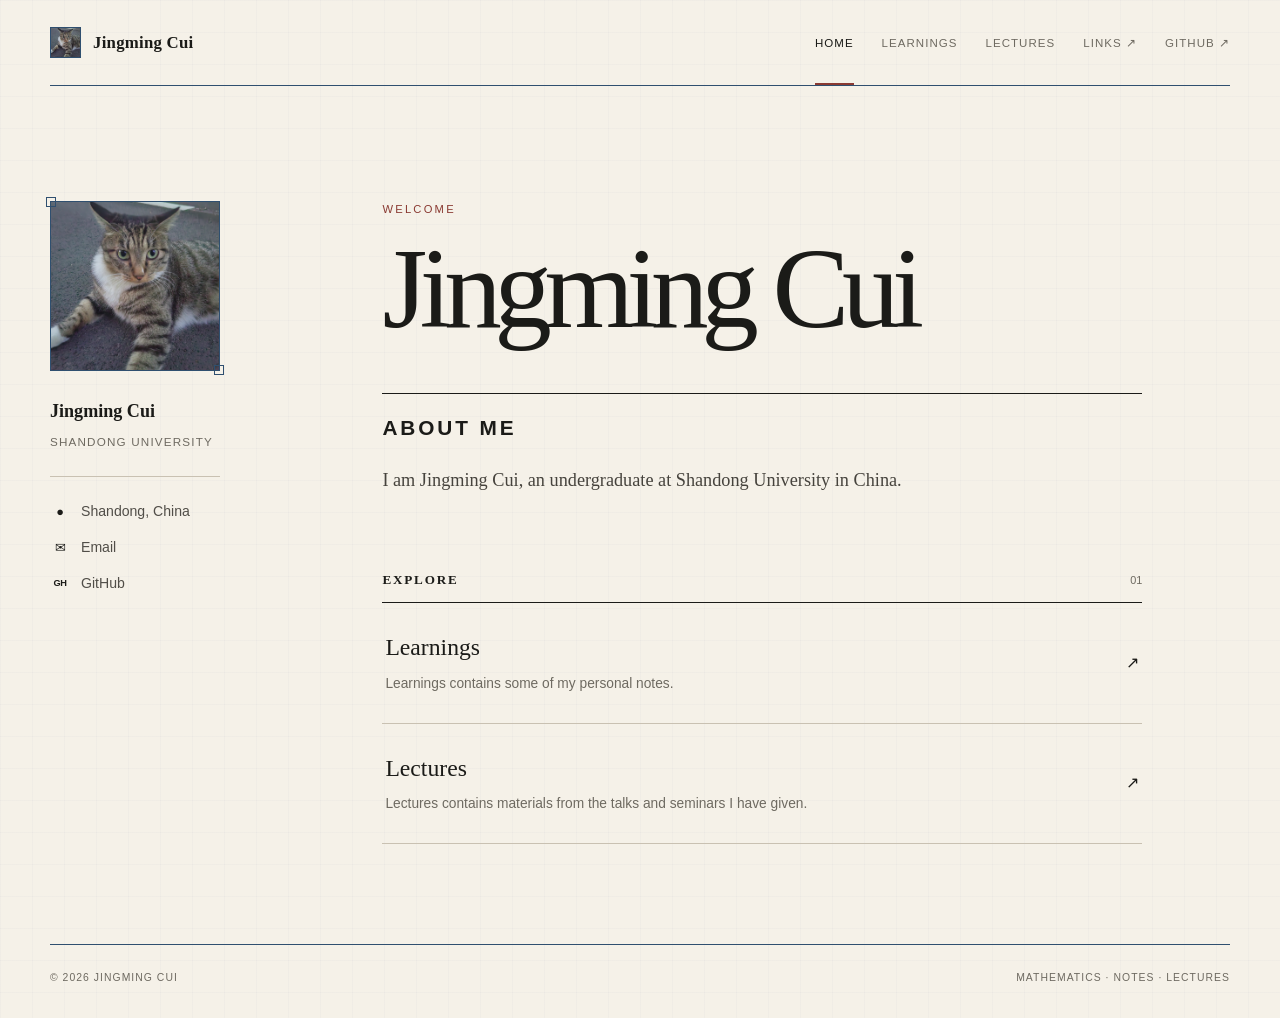
==== index.html @ fb6e36b4 "Add files via upload" ====
<!DOCTYPE html><html lang="en"><head><meta charSet="utf-8"/><meta name="viewport" content="width=device-width, initial-scale=1"/><link rel="preload" href="/profile-cat.jpg" as="image"/><link rel="stylesheet" href="/assets/site.css" data-rsc-css-href="/assets/site.css" data-precedence="vite-rsc/importer-resources"/><title>Jingming Cui</title><meta name="description" content="The personal mathematics homepage of Jingming Cui."/><meta property="og:title" content="Jingming Cui"/><meta property="og:description" content="Mathematics · Notes · Lectures"/><meta property="og:url" content="https://mercuria-06.github.io"/><meta property="og:site_name" content="Jingming Cui"/><meta property="og:type" content="website"/><meta property="og:image" content="https://mercuria-06.github.io/og.png"/><meta property="og:image:width" content="1792"/><meta property="og:image:height" content="936"/><meta property="og:image:alt" content="Jingming Cui — Mathematics"/><meta name="twitter:card" content="summary_large_image"/><meta name="twitter:title" content="Jingming Cui"/><meta name="twitter:description" content="Mathematics · Notes · Lectures"/><meta name="twitter:image" content="https://mercuria-06.github.io/og.png"/>
<meta name="generator" content="Jingming Cui static site"></head><body><div class="site-frame"><header class="topbar"><a class="wordmark" href="/" aria-label="Jingming Cui, home"><span class="wordmark-mark" aria-hidden="true"><img src="/profile-cat.jpg" alt=""/></span><span>Jingming Cui</span></a><nav aria-label="Primary navigation"><a href="/" aria-current="page">Home</a><a href="/learnings/">Learnings</a><a href="/lectures/">Lectures</a><a href="https://yapengzhao-math.github.io/" target="_blank" rel="noreferrer">Links <span aria-hidden="true">↗</span></a><a href="https://github.com/Mercuria-06" target="_blank" rel="noreferrer">GitHub <span aria-hidden="true">↗</span></a></nav></header><div class="page-grid"><aside class="profile-panel" aria-label="Profile summary"><div class="profile-photo"><img src="/profile-cat.jpg" alt="A tabby cat resting on a blanket"/></div><div class="profile-copy"><p class="profile-name">Jingming Cui</p><p class="profile-field">Shandong University</p></div><div class="profile-rule"></div><div class="profile-details"><p class="profile-detail"><span class="profile-icon" aria-hidden="true">●</span><span>Shandong, China</span></p><a class="profile-detail" href="mailto:jingmingcui@mail.sdu.edu.cn"><span class="profile-icon" aria-hidden="true">✉</span><span>Email</span></a><a class="profile-detail" href="https://github.com/Mercuria-06" target="_blank" rel="noreferrer"><span class="profile-icon profile-icon-text" aria-hidden="true">GH</span><span>GitHub</span></a></div></aside><main><div class="page-kicker">Welcome</div><h1>Jingming Cui</h1><section class="about-intro" aria-labelledby="about-me-heading"><h2 id="about-me-heading">About Me</h2><p>I am Jingming Cui, an undergraduate at Shandong University in China.</p></section><section class="section-block" aria-labelledby="explore-heading"><div class="section-heading-row"><h2 id="explore-heading">Explore</h2><span class="section-number">01</span></div><div class="index-list"><a class="index-item" href="/learnings/"><div><h3>Learnings</h3><p>Learnings contains some of my personal notes.</p></div><span aria-hidden="true">↗</span></a><a class="index-item" href="/lectures/"><div><h3>Lectures</h3><p>Lectures contains materials from the talks and seminars I have given.</p></div><span aria-hidden="true">↗</span></a></div></section></main></div><footer><span>© 2026 Jingming Cui</span><span>Mathematics · Notes · Lectures</span></footer></div></body></html>
---- assets/site.css ----
/*! tailwindcss v4.2.1 | MIT License | https://tailwindcss.com */
@layer theme{:root,:host{--font-sans:ui-sans-serif, system-ui, sans-serif, "Apple Color Emoji", "Segoe UI Emoji", "Segoe UI Symbol", "Noto Color Emoji";--font-mono:ui-monospace, SFMono-Regular, Menlo, Monaco, Consolas, "Liberation Mono", "Courier New", monospace;--spacing:.25rem;--default-font-family:var(--font-sans);--default-mono-font-family:var(--font-mono)}}@layer base{*,:after,:before{box-sizing:border-box;border:0 solid;margin:0;padding:0}::backdrop{box-sizing:border-box;border:0 solid;margin:0;padding:0}::file-selector-button{box-sizing:border-box;border:0 solid;margin:0;padding:0}html,:host{-webkit-text-size-adjust:100%;tab-size:4;line-height:1.5;font-family:var(--default-font-family,ui-sans-serif, system-ui, sans-serif, "Apple Color Emoji", "Segoe UI Emoji", "Segoe UI Symbol", "Noto Color Emoji");font-feature-settings:var(--default-font-feature-settings,normal);font-variation-settings:var(--default-font-variation-settings,normal);-webkit-tap-highlight-color:transparent}hr{height:0;color:inherit;border-top-width:1px}abbr:where([title]){-webkit-text-decoration:underline dotted;text-decoration:underline dotted}h1,h2,h3,h4,h5,h6{font-size:inherit;font-weight:inherit}a{color:inherit;-webkit-text-decoration:inherit;-webkit-text-decoration:inherit;-webkit-text-decoration:inherit;-webkit-text-decoration:inherit;text-decoration:inherit}b,strong{font-weight:bolder}code,kbd,samp,pre{font-family:var(--default-mono-font-family,ui-monospace, SFMono-Regular, Menlo, Monaco, Consolas, "Liberation Mono", "Courier New", monospace);font-feature-settings:var(--default-mono-font-feature-settings,normal);font-variation-settings:var(--default-mono-font-variation-settings,normal);font-size:1em}small{font-size:80%}sub,sup{vertical-align:baseline;font-size:75%;line-height:0;position:relative}sub{bottom:-.25em}sup{top:-.5em}table{text-indent:0;border-color:inherit;border-collapse:collapse}:-moz-focusring{outline:auto}progress{vertical-align:baseline}summary{display:list-item}ol,ul,menu{list-style:none}img,svg,video,canvas,audio,iframe,embed,object{vertical-align:middle;display:block}img,video{max-width:100%;height:auto}button,input,select,optgroup,textarea{font:inherit;font-feature-settings:inherit;font-variation-settings:inherit;letter-spacing:inherit;color:inherit;opacity:1;background-color:#0000;border-radius:0}::file-selector-button{font:inherit;font-feature-settings:inherit;font-variation-settings:inherit;letter-spacing:inherit;color:inherit;opacity:1;background-color:#0000;border-radius:0}:where(select:is([multiple],[size])) optgroup{font-weight:bolder}:where(select:is([multiple],[size])) optgroup option{padding-inline-start:20px}::file-selector-button{margin-inline-end:4px}::placeholder{opacity:1}@supports (not ((-webkit-appearance:-apple-pay-button))) or (contain-intrinsic-size:1px){::placeholder{color:currentColor}@supports (color:color-mix(in lab, red, red)){::placeholder{color:color-mix(in oklab, currentcolor 50%, transparent)}}}textarea{resize:vertical}::-webkit-search-decoration{-webkit-appearance:none}::-webkit-date-and-time-value{min-height:1lh;text-align:inherit}::-webkit-datetime-edit{display:inline-flex}::-webkit-datetime-edit-fields-wrapper{padding:0}::-webkit-datetime-edit{padding-block:0}::-webkit-datetime-edit-year-field{padding-block:0}::-webkit-datetime-edit-month-field{padding-block:0}::-webkit-datetime-edit-day-field{padding-block:0}::-webkit-datetime-edit-hour-field{padding-block:0}::-webkit-datetime-edit-minute-field{padding-block:0}::-webkit-datetime-edit-second-field{padding-block:0}::-webkit-datetime-edit-millisecond-field{padding-block:0}::-webkit-datetime-edit-meridiem-field{padding-block:0}::-webkit-calendar-picker-indicator{line-height:1}:-moz-ui-invalid{box-shadow:none}button,input:where([type=button],[type=reset],[type=submit]){-webkit-appearance:button;appearance:button}::file-selector-button{-webkit-appearance:button;appearance:button}::-webkit-inner-spin-button{height:auto}::-webkit-outer-spin-button{height:auto}[hidden]:where(:not([hidden=until-found])){display:none!important}}@layer components;@layer utilities{.relative{position:relative}.start{inset-inline-start:var(--spacing)}.table{display:table}}:root{--paper:#f5f1e8;--paper-deep:#ebe5d9;--ink:#1b1b18;--muted:#6e6a61;--rule:#c9c1b2;--blue:#2f4f6f;--blue-soft:#dce3e8;--red:#8a3a32}*{box-sizing:border-box}html{scroll-behavior:smooth;background:var(--paper)}body{background:linear-gradient(#2f4f6f06 1px, transparent 1px), linear-gradient(90deg, #2f4f6f06 1px, transparent 1px), var(--paper);color:var(--ink);background-size:32px 32px;min-height:100vh;margin:0;font-family:Georgia,Times New Roman,serif}a{color:inherit;text-decoration:none}::selection{background:var(--blue);color:var(--paper)}.site-frame{width:min(1180px,100% - 48px);margin:0 auto}.topbar{border-bottom:1px solid var(--blue);justify-content:space-between;align-items:center;min-height:86px;display:flex}.wordmark{letter-spacing:.015em;align-items:center;gap:12px;font-size:1.05rem;font-weight:600;display:inline-flex}.wordmark-mark{border:1px solid var(--blue);color:var(--blue);letter-spacing:.12em;justify-content:center;align-items:center;width:31px;height:31px;font-size:.68rem;display:inline-flex}.wordmark-mark img{object-fit:cover;object-position:50% 38%;width:100%;height:100%;display:block}nav{letter-spacing:.09em;text-transform:uppercase;align-items:center;gap:28px;font-family:Arial,Helvetica,sans-serif;font-size:.72rem;display:flex}nav a{color:var(--muted);padding:34px 0 31px;transition:color .18s;position:relative}nav a:after{background:var(--red);content:"";transform-origin:0;width:100%;height:2px;transition:transform .18s;position:absolute;bottom:-1px;left:0;transform:scaleX(0)}:is(nav a:hover,nav a:focus-visible,nav a[aria-current=page]){color:var(--ink)}nav a:hover:after,nav a[aria-current=page]:after{transform:scaleX(1)}nav a:focus-visible:after{transform:scaleX(1)}.page-grid{grid-template-columns:230px minmax(0,1fr);gap:clamp(52px,8vw,118px);min-height:calc(100vh - 170px);padding:clamp(68px,9vw,126px) 0 100px;display:grid}.profile-panel{align-self:start;position:sticky;top:48px}.monogram{aspect-ratio:1;border:1px solid var(--blue);color:var(--blue);letter-spacing:-.06em;grid-template-columns:1fr 1px 1fr;place-items:center;max-width:170px;padding:16px;font-size:clamp(2.4rem,5vw,4rem);display:grid;position:relative}.monogram:before,.monogram:after{border:1px solid var(--blue);content:"";width:10px;height:10px;position:absolute}.monogram:before{top:-5px;left:-5px}.monogram:after{bottom:-5px;right:-5px}.monogram i{background:var(--rule);height:65%}.profile-photo{aspect-ratio:1;border:1px solid var(--blue);max-width:170px;position:relative}.profile-photo:before,.profile-photo:after{border:1px solid var(--blue);content:"";z-index:1;width:10px;height:10px;position:absolute}.profile-photo:before{top:-5px;left:-5px}.profile-photo:after{bottom:-5px;right:-5px}.profile-photo img{object-fit:cover;object-position:50% 38%;width:100%;height:100%;display:block}.profile-copy{margin-top:27px}.profile-name{margin:0 0 8px;font-size:1.13rem;font-weight:600}.profile-field,.profile-link{color:var(--muted);letter-spacing:.1em;text-transform:uppercase;font-family:Arial,Helvetica,sans-serif;font-size:.73rem}.profile-field{margin:0}.profile-rule{background:var(--rule);max-width:170px;height:1px;margin:25px 0}.profile-link{transition:color .18s}:is(.profile-link:hover,.profile-link:focus-visible){color:var(--red)}.profile-details{gap:17px;display:grid}.profile-detail{color:#514e48;grid-template-columns:20px minmax(0,1fr);align-items:center;gap:11px;font-family:Arial,Helvetica,sans-serif;font-size:.88rem;line-height:1.35;display:grid}a.profile-detail{transition:color .18s}:is(a.profile-detail:hover,a.profile-detail:focus-visible){color:var(--red)}.profile-icon{color:var(--ink);text-align:center;font-size:.8rem}.profile-icon-text{letter-spacing:-.04em;font-size:.58rem;font-weight:700}main{max-width:760px}.page-kicker{color:var(--red);letter-spacing:.2em;text-transform:uppercase;margin-bottom:20px;font-family:Arial,Helvetica,sans-serif;font-size:.7rem}h1{letter-spacing:-.065em;margin:0;font-size:clamp(3.5rem,9vw,7.6rem);font-weight:400;line-height:.88}.lede{color:#46433d;max-width:660px;margin:36px 0 0;font-size:clamp(1.18rem,2.2vw,1.52rem);line-height:1.55}.about-intro{border-top:1px solid var(--ink);margin-top:54px;padding-top:18px}.about-intro h2{letter-spacing:.14em;text-transform:uppercase;margin:0 0 22px;font-family:Arial,Helvetica,sans-serif;font-size:clamp(1.05rem,2vw,1.3rem);font-weight:600}.about-intro p{color:#46433d;max-width:660px;margin:0;font-size:clamp(1rem,1.6vw,1.14rem);line-height:1.55}.chinese-book-title{font-family:KaiTi,STKaiti,楷体,serif;font-style:normal}.ornament{color:var(--blue);grid-template-columns:auto 1fr auto 1fr auto;align-items:center;margin:64px 0;font-size:.85rem;display:grid}.ornament:before,.ornament:after{background:var(--rule);content:"";height:1px;margin:0 15px}.section-block{margin-top:76px}.section-heading-row{border-bottom:1px solid var(--ink);justify-content:space-between;align-items:baseline;padding-bottom:13px;display:flex}.section-heading-row h2{letter-spacing:.14em;text-transform:uppercase;margin:0;font-size:.82rem;font-weight:600}.section-number{color:var(--muted);font-family:Arial,Helvetica,sans-serif;font-size:.68rem}.index-list{border-bottom:1px solid var(--rule)}.index-item{border-bottom:1px solid var(--rule);justify-content:space-between;align-items:center;gap:28px;padding:27px 3px;transition:color .18s,padding .18s;display:flex}.index-item:last-child{border-bottom:0}:is(.index-item:hover,.index-item:focus-visible){color:var(--red);padding-left:10px}.index-item h3{margin:0 0 7px;font-size:1.48rem;font-weight:400}.index-item p,.quiet-note p{color:var(--muted);margin:0;font-family:Arial,Helvetica,sans-serif;font-size:.86rem;line-height:1.65}.quiet-note p{max-width:620px;margin-top:24px}.notes-list{border-top:1px solid var(--ink);margin-top:70px}.note-entry{border-bottom:1px solid var(--rule);padding:38px 0 42px}.note-content h2{letter-spacing:-.03em;margin:0 0 16px;font-size:clamp(1.75rem,4vw,2.6rem);font-weight:400}.note-content>p,.empty-state p{color:#545049;max-width:650px;margin:0;font-family:Arial,Helvetica,sans-serif;font-size:.9rem;line-height:1.7}.note-content>p a{color:var(--blue);border-bottom:1px solid}:is(.note-content>p a:hover,.note-content>p a:focus-visible){color:var(--red)}.document-link{border-bottom:1px solid var(--red);color:var(--red);letter-spacing:.08em;text-transform:uppercase;margin-top:24px;padding-bottom:4px;font-family:Arial,Helvetica,sans-serif;font-size:.74rem;display:inline-block}.empty-state{border-bottom:1px solid var(--rule);border-top:1px solid var(--ink);grid-template-columns:70px minmax(0,1fr);gap:42px;margin-top:70px;padding:44px 0 52px;display:grid}.empty-number{color:var(--red);font-size:2rem}.empty-state h2{margin:-5px 0 16px;font-size:2.5rem;font-weight:400}footer{border-top:1px solid var(--blue);color:var(--muted);letter-spacing:.1em;text-transform:uppercase;justify-content:space-between;padding:25px 0 32px;font-family:Arial,Helvetica,sans-serif;font-size:.65rem;display:flex}@media (max-width:760px){.site-frame{width:min(100% - 30px,620px)}.topbar{flex-direction:column;align-items:flex-start;gap:20px;padding:22px 0 0}nav{gap:17px;width:100%;overflow-x:auto}nav a{flex:none;padding:9px 0 17px}.page-grid{padding:52px 0 72px;display:block}.profile-panel{grid-template-columns:78px 1fr;align-items:center;gap:0 20px;margin-bottom:68px;display:grid;position:static}.monogram,.profile-photo{grid-row:1/3;max-width:78px;padding:9px;font-size:1.65rem}.profile-photo{padding:0}.profile-copy{margin:0}.profile-rule{display:none}.profile-link{align-self:end;margin-top:10px}.profile-details{grid-column:1/-1;grid-template-columns:repeat(3,minmax(0,auto));margin-top:24px}h1{font-size:clamp(3.3rem,19vw,5.6rem)}.lede{margin-top:28px}.about-intro{margin-top:42px}.ornament{margin:48px 0}.section-block{margin-top:60px}.notes-list,.empty-state{margin-top:52px}.note-entry{padding:30px 0 35px}.empty-state{grid-template-columns:1fr;gap:14px}footer{flex-direction:column;align-items:flex-start;gap:9px}}@media (max-width:520px){.profile-details{grid-template-columns:1fr;gap:13px}}@media (prefers-reduced-motion:reduce){*{scroll-behavior:auto!important;transition-duration:.01ms!important}}
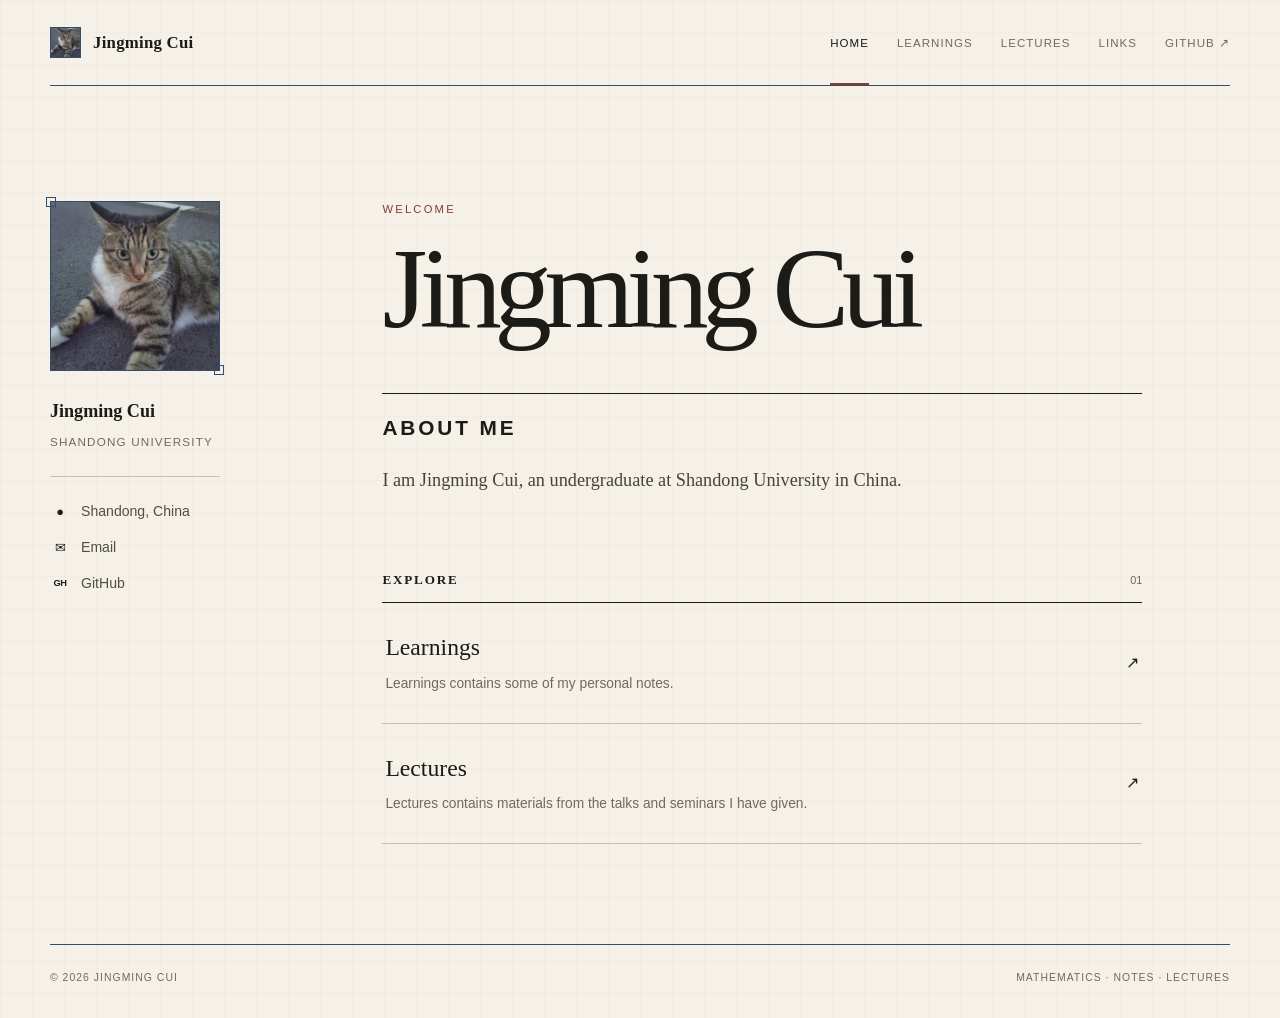
==== commit 7fe7abf3: "Add files via upload" ====
--- a/index.html
+++ b/index.html
@@ -1,2 +1,2 @@
 <!DOCTYPE html><html lang="en"><head><meta charSet="utf-8"/><meta name="viewport" content="width=device-width, initial-scale=1"/><link rel="preload" href="/profile-cat.jpg" as="image"/><link rel="stylesheet" href="/assets/site.css" data-rsc-css-href="/assets/site.css" data-precedence="vite-rsc/importer-resources"/><title>Jingming Cui</title><meta name="description" content="The personal mathematics homepage of Jingming Cui."/><meta property="og:title" content="Jingming Cui"/><meta property="og:description" content="Mathematics · Notes · Lectures"/><meta property="og:url" content="https://mercuria-06.github.io"/><meta property="og:site_name" content="Jingming Cui"/><meta property="og:type" content="website"/><meta property="og:image" content="https://mercuria-06.github.io/og.png"/><meta property="og:image:width" content="1792"/><meta property="og:image:height" content="936"/><meta property="og:image:alt" content="Jingming Cui — Mathematics"/><meta name="twitter:card" content="summary_large_image"/><meta name="twitter:title" content="Jingming Cui"/><meta name="twitter:description" content="Mathematics · Notes · Lectures"/><meta name="twitter:image" content="https://mercuria-06.github.io/og.png"/>
-<meta name="generator" content="Jingming Cui static site"></head><body><div class="site-frame"><header class="topbar"><a class="wordmark" href="/" aria-label="Jingming Cui, home"><span class="wordmark-mark" aria-hidden="true"><img src="/profile-cat.jpg" alt=""/></span><span>Jingming Cui</span></a><nav aria-label="Primary navigation"><a href="/" aria-current="page">Home</a><a href="/learnings/">Learnings</a><a href="/lectures/">Lectures</a><a href="https://yapengzhao-math.github.io/" target="_blank" rel="noreferrer">Links <span aria-hidden="true">↗</span></a><a href="https://github.com/Mercuria-06" target="_blank" rel="noreferrer">GitHub <span aria-hidden="true">↗</span></a></nav></header><div class="page-grid"><aside class="profile-panel" aria-label="Profile summary"><div class="profile-photo"><img src="/profile-cat.jpg" alt="A tabby cat resting on a blanket"/></div><div class="profile-copy"><p class="profile-name">Jingming Cui</p><p class="profile-field">Shandong University</p></div><div class="profile-rule"></div><div class="profile-details"><p class="profile-detail"><span class="profile-icon" aria-hidden="true">●</span><span>Shandong, China</span></p><a class="profile-detail" href="mailto:jingmingcui@mail.sdu.edu.cn"><span class="profile-icon" aria-hidden="true">✉</span><span>Email</span></a><a class="profile-detail" href="https://github.com/Mercuria-06" target="_blank" rel="noreferrer"><span class="profile-icon profile-icon-text" aria-hidden="true">GH</span><span>GitHub</span></a></div></aside><main><div class="page-kicker">Welcome</div><h1>Jingming Cui</h1><section class="about-intro" aria-labelledby="about-me-heading"><h2 id="about-me-heading">About Me</h2><p>I am Jingming Cui, an undergraduate at Shandong University in China.</p></section><section class="section-block" aria-labelledby="explore-heading"><div class="section-heading-row"><h2 id="explore-heading">Explore</h2><span class="section-number">01</span></div><div class="index-list"><a class="index-item" href="/learnings/"><div><h3>Learnings</h3><p>Learnings contains some of my personal notes.</p></div><span aria-hidden="true">↗</span></a><a class="index-item" href="/lectures/"><div><h3>Lectures</h3><p>Lectures contains materials from the talks and seminars I have given.</p></div><span aria-hidden="true">↗</span></a></div></section></main></div><footer><span>© 2026 Jingming Cui</span><span>Mathematics · Notes · Lectures</span></footer></div></body></html>+<meta name="generator" content="Jingming Cui static site"></head><body><div class="site-frame"><header class="topbar"><a class="wordmark" href="/" aria-label="Jingming Cui, home"><span class="wordmark-mark" aria-hidden="true"><img src="/profile-cat.jpg" alt=""/></span><span>Jingming Cui</span></a><nav aria-label="Primary navigation"><a href="/" aria-current="page">Home</a><a href="/learnings/">Learnings</a><a href="/lectures/">Lectures</a><a href="/links/">Links</a><a href="https://github.com/Mercuria-06" target="_blank" rel="noreferrer">GitHub <span aria-hidden="true">↗</span></a></nav></header><div class="page-grid"><aside class="profile-panel" aria-label="Profile summary"><div class="profile-photo"><img src="/profile-cat.jpg" alt="A tabby cat resting on a blanket"/></div><div class="profile-copy"><p class="profile-name">Jingming Cui</p><p class="profile-field">Shandong University</p></div><div class="profile-rule"></div><div class="profile-details"><p class="profile-detail"><span class="profile-icon" aria-hidden="true">●</span><span>Shandong, China</span></p><a class="profile-detail" href="mailto:jingmingcui@mail.sdu.edu.cn"><span class="profile-icon" aria-hidden="true">✉</span><span>Email</span></a><a class="profile-detail" href="https://github.com/Mercuria-06" target="_blank" rel="noreferrer"><span class="profile-icon profile-icon-text" aria-hidden="true">GH</span><span>GitHub</span></a></div></aside><main><div class="page-kicker">Welcome</div><h1>Jingming Cui</h1><section class="about-intro" aria-labelledby="about-me-heading"><h2 id="about-me-heading">About Me</h2><p>I am Jingming Cui, an undergraduate at Shandong University in China.</p></section><section class="section-block" aria-labelledby="explore-heading"><div class="section-heading-row"><h2 id="explore-heading">Explore</h2><span class="section-number">01</span></div><div class="index-list"><a class="index-item" href="/learnings/"><div><h3>Learnings</h3><p>Learnings contains some of my personal notes.</p></div><span aria-hidden="true">↗</span></a><a class="index-item" href="/lectures/"><div><h3>Lectures</h3><p>Lectures contains materials from the talks and seminars I have given.</p></div><span aria-hidden="true">↗</span></a></div></section></main></div><footer><span>© 2026 Jingming Cui</span><span>Mathematics · Notes · Lectures</span></footer></div></body></html>
--- a/assets/site.css
+++ b/assets/site.css
@@ -1,2 +1,2 @@
 /*! tailwindcss v4.2.1 | MIT License | https://tailwindcss.com */
-@layer theme{:root,:host{--font-sans:ui-sans-serif, system-ui, sans-serif, "Apple Color Emoji", "Segoe UI Emoji", "Segoe UI Symbol", "Noto Color Emoji";--font-mono:ui-monospace, SFMono-Regular, Menlo, Monaco, Consolas, "Liberation Mono", "Courier New", monospace;--spacing:.25rem;--default-font-family:var(--font-sans);--default-mono-font-family:var(--font-mono)}}@layer base{*,:after,:before{box-sizing:border-box;border:0 solid;margin:0;padding:0}::backdrop{box-sizing:border-box;border:0 solid;margin:0;padding:0}::file-selector-button{box-sizing:border-box;border:0 solid;margin:0;padding:0}html,:host{-webkit-text-size-adjust:100%;tab-size:4;line-height:1.5;font-family:var(--default-font-family,ui-sans-serif, system-ui, sans-serif, "Apple Color Emoji", "Segoe UI Emoji", "Segoe UI Symbol", "Noto Color Emoji");font-feature-settings:var(--default-font-feature-settings,normal);font-variation-settings:var(--default-font-variation-settings,normal);-webkit-tap-highlight-color:transparent}hr{height:0;color:inherit;border-top-width:1px}abbr:where([title]){-webkit-text-decoration:underline dotted;text-decoration:underline dotted}h1,h2,h3,h4,h5,h6{font-size:inherit;font-weight:inherit}a{color:inherit;-webkit-text-decoration:inherit;-webkit-text-decoration:inherit;-webkit-text-decoration:inherit;-webkit-text-decoration:inherit;text-decoration:inherit}b,strong{font-weight:bolder}code,kbd,samp,pre{font-family:var(--default-mono-font-family,ui-monospace, SFMono-Regular, Menlo, Monaco, Consolas, "Liberation Mono", "Courier New", monospace);font-feature-settings:var(--default-mono-font-feature-settings,normal);font-variation-settings:var(--default-mono-font-variation-settings,normal);font-size:1em}small{font-size:80%}sub,sup{vertical-align:baseline;font-size:75%;line-height:0;position:relative}sub{bottom:-.25em}sup{top:-.5em}table{text-indent:0;border-color:inherit;border-collapse:collapse}:-moz-focusring{outline:auto}progress{vertical-align:baseline}summary{display:list-item}ol,ul,menu{list-style:none}img,svg,video,canvas,audio,iframe,embed,object{vertical-align:middle;display:block}img,video{max-width:100%;height:auto}button,input,select,optgroup,textarea{font:inherit;font-feature-settings:inherit;font-variation-settings:inherit;letter-spacing:inherit;color:inherit;opacity:1;background-color:#0000;border-radius:0}::file-selector-button{font:inherit;font-feature-settings:inherit;font-variation-settings:inherit;letter-spacing:inherit;color:inherit;opacity:1;background-color:#0000;border-radius:0}:where(select:is([multiple],[size])) optgroup{font-weight:bolder}:where(select:is([multiple],[size])) optgroup option{padding-inline-start:20px}::file-selector-button{margin-inline-end:4px}::placeholder{opacity:1}@supports (not ((-webkit-appearance:-apple-pay-button))) or (contain-intrinsic-size:1px){::placeholder{color:currentColor}@supports (color:color-mix(in lab, red, red)){::placeholder{color:color-mix(in oklab, currentcolor 50%, transparent)}}}textarea{resize:vertical}::-webkit-search-decoration{-webkit-appearance:none}::-webkit-date-and-time-value{min-height:1lh;text-align:inherit}::-webkit-datetime-edit{display:inline-flex}::-webkit-datetime-edit-fields-wrapper{padding:0}::-webkit-datetime-edit{padding-block:0}::-webkit-datetime-edit-year-field{padding-block:0}::-webkit-datetime-edit-month-field{padding-block:0}::-webkit-datetime-edit-day-field{padding-block:0}::-webkit-datetime-edit-hour-field{padding-block:0}::-webkit-datetime-edit-minute-field{padding-block:0}::-webkit-datetime-edit-second-field{padding-block:0}::-webkit-datetime-edit-millisecond-field{padding-block:0}::-webkit-datetime-edit-meridiem-field{padding-block:0}::-webkit-calendar-picker-indicator{line-height:1}:-moz-ui-invalid{box-shadow:none}button,input:where([type=button],[type=reset],[type=submit]){-webkit-appearance:button;appearance:button}::file-selector-button{-webkit-appearance:button;appearance:button}::-webkit-inner-spin-button{height:auto}::-webkit-outer-spin-button{height:auto}[hidden]:where(:not([hidden=until-found])){display:none!important}}@layer components;@layer utilities{.relative{position:relative}.start{inset-inline-start:var(--spacing)}.table{display:table}}:root{--paper:#f5f1e8;--paper-deep:#ebe5d9;--ink:#1b1b18;--muted:#6e6a61;--rule:#c9c1b2;--blue:#2f4f6f;--blue-soft:#dce3e8;--red:#8a3a32}*{box-sizing:border-box}html{scroll-behavior:smooth;background:var(--paper)}body{background:linear-gradient(#2f4f6f06 1px, transparent 1px), linear-gradient(90deg, #2f4f6f06 1px, transparent 1px), var(--paper);color:var(--ink);background-size:32px 32px;min-height:100vh;margin:0;font-family:Georgia,Times New Roman,serif}a{color:inherit;text-decoration:none}::selection{background:var(--blue);color:var(--paper)}.site-frame{width:min(1180px,100% - 48px);margin:0 auto}.topbar{border-bottom:1px solid var(--blue);justify-content:space-between;align-items:center;min-height:86px;display:flex}.wordmark{letter-spacing:.015em;align-items:center;gap:12px;font-size:1.05rem;font-weight:600;display:inline-flex}.wordmark-mark{border:1px solid var(--blue);color:var(--blue);letter-spacing:.12em;justify-content:center;align-items:center;width:31px;height:31px;font-size:.68rem;display:inline-flex}.wordmark-mark img{object-fit:cover;object-position:50% 38%;width:100%;height:100%;display:block}nav{letter-spacing:.09em;text-transform:uppercase;align-items:center;gap:28px;font-family:Arial,Helvetica,sans-serif;font-size:.72rem;display:flex}nav a{color:var(--muted);padding:34px 0 31px;transition:color .18s;position:relative}nav a:after{background:var(--red);content:"";transform-origin:0;width:100%;height:2px;transition:transform .18s;position:absolute;bottom:-1px;left:0;transform:scaleX(0)}:is(nav a:hover,nav a:focus-visible,nav a[aria-current=page]){color:var(--ink)}nav a:hover:after,nav a[aria-current=page]:after{transform:scaleX(1)}nav a:focus-visible:after{transform:scaleX(1)}.page-grid{grid-template-columns:230px minmax(0,1fr);gap:clamp(52px,8vw,118px);min-height:calc(100vh - 170px);padding:clamp(68px,9vw,126px) 0 100px;display:grid}.profile-panel{align-self:start;position:sticky;top:48px}.monogram{aspect-ratio:1;border:1px solid var(--blue);color:var(--blue);letter-spacing:-.06em;grid-template-columns:1fr 1px 1fr;place-items:center;max-width:170px;padding:16px;font-size:clamp(2.4rem,5vw,4rem);display:grid;position:relative}.monogram:before,.monogram:after{border:1px solid var(--blue);content:"";width:10px;height:10px;position:absolute}.monogram:before{top:-5px;left:-5px}.monogram:after{bottom:-5px;right:-5px}.monogram i{background:var(--rule);height:65%}.profile-photo{aspect-ratio:1;border:1px solid var(--blue);max-width:170px;position:relative}.profile-photo:before,.profile-photo:after{border:1px solid var(--blue);content:"";z-index:1;width:10px;height:10px;position:absolute}.profile-photo:before{top:-5px;left:-5px}.profile-photo:after{bottom:-5px;right:-5px}.profile-photo img{object-fit:cover;object-position:50% 38%;width:100%;height:100%;display:block}.profile-copy{margin-top:27px}.profile-name{margin:0 0 8px;font-size:1.13rem;font-weight:600}.profile-field,.profile-link{color:var(--muted);letter-spacing:.1em;text-transform:uppercase;font-family:Arial,Helvetica,sans-serif;font-size:.73rem}.profile-field{margin:0}.profile-rule{background:var(--rule);max-width:170px;height:1px;margin:25px 0}.profile-link{transition:color .18s}:is(.profile-link:hover,.profile-link:focus-visible){color:var(--red)}.profile-details{gap:17px;display:grid}.profile-detail{color:#514e48;grid-template-columns:20px minmax(0,1fr);align-items:center;gap:11px;font-family:Arial,Helvetica,sans-serif;font-size:.88rem;line-height:1.35;display:grid}a.profile-detail{transition:color .18s}:is(a.profile-detail:hover,a.profile-detail:focus-visible){color:var(--red)}.profile-icon{color:var(--ink);text-align:center;font-size:.8rem}.profile-icon-text{letter-spacing:-.04em;font-size:.58rem;font-weight:700}main{max-width:760px}.page-kicker{color:var(--red);letter-spacing:.2em;text-transform:uppercase;margin-bottom:20px;font-family:Arial,Helvetica,sans-serif;font-size:.7rem}h1{letter-spacing:-.065em;margin:0;font-size:clamp(3.5rem,9vw,7.6rem);font-weight:400;line-height:.88}.lede{color:#46433d;max-width:660px;margin:36px 0 0;font-size:clamp(1.18rem,2.2vw,1.52rem);line-height:1.55}.about-intro{border-top:1px solid var(--ink);margin-top:54px;padding-top:18px}.about-intro h2{letter-spacing:.14em;text-transform:uppercase;margin:0 0 22px;font-family:Arial,Helvetica,sans-serif;font-size:clamp(1.05rem,2vw,1.3rem);font-weight:600}.about-intro p{color:#46433d;max-width:660px;margin:0;font-size:clamp(1rem,1.6vw,1.14rem);line-height:1.55}.chinese-book-title{font-family:KaiTi,STKaiti,楷体,serif;font-style:normal}.ornament{color:var(--blue);grid-template-columns:auto 1fr auto 1fr auto;align-items:center;margin:64px 0;font-size:.85rem;display:grid}.ornament:before,.ornament:after{background:var(--rule);content:"";height:1px;margin:0 15px}.section-block{margin-top:76px}.section-heading-row{border-bottom:1px solid var(--ink);justify-content:space-between;align-items:baseline;padding-bottom:13px;display:flex}.section-heading-row h2{letter-spacing:.14em;text-transform:uppercase;margin:0;font-size:.82rem;font-weight:600}.section-number{color:var(--muted);font-family:Arial,Helvetica,sans-serif;font-size:.68rem}.index-list{border-bottom:1px solid var(--rule)}.index-item{border-bottom:1px solid var(--rule);justify-content:space-between;align-items:center;gap:28px;padding:27px 3px;transition:color .18s,padding .18s;display:flex}.index-item:last-child{border-bottom:0}:is(.index-item:hover,.index-item:focus-visible){color:var(--red);padding-left:10px}.index-item h3{margin:0 0 7px;font-size:1.48rem;font-weight:400}.index-item p,.quiet-note p{color:var(--muted);margin:0;font-family:Arial,Helvetica,sans-serif;font-size:.86rem;line-height:1.65}.quiet-note p{max-width:620px;margin-top:24px}.notes-list{border-top:1px solid var(--ink);margin-top:70px}.note-entry{border-bottom:1px solid var(--rule);padding:38px 0 42px}.note-content h2{letter-spacing:-.03em;margin:0 0 16px;font-size:clamp(1.75rem,4vw,2.6rem);font-weight:400}.note-content>p,.empty-state p{color:#545049;max-width:650px;margin:0;font-family:Arial,Helvetica,sans-serif;font-size:.9rem;line-height:1.7}.note-content>p a{color:var(--blue);border-bottom:1px solid}:is(.note-content>p a:hover,.note-content>p a:focus-visible){color:var(--red)}.document-link{border-bottom:1px solid var(--red);color:var(--red);letter-spacing:.08em;text-transform:uppercase;margin-top:24px;padding-bottom:4px;font-family:Arial,Helvetica,sans-serif;font-size:.74rem;display:inline-block}.empty-state{border-bottom:1px solid var(--rule);border-top:1px solid var(--ink);grid-template-columns:70px minmax(0,1fr);gap:42px;margin-top:70px;padding:44px 0 52px;display:grid}.empty-number{color:var(--red);font-size:2rem}.empty-state h2{margin:-5px 0 16px;font-size:2.5rem;font-weight:400}footer{border-top:1px solid var(--blue);color:var(--muted);letter-spacing:.1em;text-transform:uppercase;justify-content:space-between;padding:25px 0 32px;font-family:Arial,Helvetica,sans-serif;font-size:.65rem;display:flex}@media (max-width:760px){.site-frame{width:min(100% - 30px,620px)}.topbar{flex-direction:column;align-items:flex-start;gap:20px;padding:22px 0 0}nav{gap:17px;width:100%;overflow-x:auto}nav a{flex:none;padding:9px 0 17px}.page-grid{padding:52px 0 72px;display:block}.profile-panel{grid-template-columns:78px 1fr;align-items:center;gap:0 20px;margin-bottom:68px;display:grid;position:static}.monogram,.profile-photo{grid-row:1/3;max-width:78px;padding:9px;font-size:1.65rem}.profile-photo{padding:0}.profile-copy{margin:0}.profile-rule{display:none}.profile-link{align-self:end;margin-top:10px}.profile-details{grid-column:1/-1;grid-template-columns:repeat(3,minmax(0,auto));margin-top:24px}h1{font-size:clamp(3.3rem,19vw,5.6rem)}.lede{margin-top:28px}.about-intro{margin-top:42px}.ornament{margin:48px 0}.section-block{margin-top:60px}.notes-list,.empty-state{margin-top:52px}.note-entry{padding:30px 0 35px}.empty-state{grid-template-columns:1fr;gap:14px}footer{flex-direction:column;align-items:flex-start;gap:9px}}@media (max-width:520px){.profile-details{grid-template-columns:1fr;gap:13px}}@media (prefers-reduced-motion:reduce){*{scroll-behavior:auto!important;transition-duration:.01ms!important}}
+@layer theme{:root,:host{--font-sans:ui-sans-serif, system-ui, sans-serif, "Apple Color Emoji", "Segoe UI Emoji", "Segoe UI Symbol", "Noto Color Emoji";--font-mono:ui-monospace, SFMono-Regular, Menlo, Monaco, Consolas, "Liberation Mono", "Courier New", monospace;--spacing:.25rem;--default-font-family:var(--font-sans);--default-mono-font-family:var(--font-mono)}}@layer base{*,:after,:before{box-sizing:border-box;border:0 solid;margin:0;padding:0}::backdrop{box-sizing:border-box;border:0 solid;margin:0;padding:0}::file-selector-button{box-sizing:border-box;border:0 solid;margin:0;padding:0}html,:host{-webkit-text-size-adjust:100%;tab-size:4;line-height:1.5;font-family:var(--default-font-family,ui-sans-serif, system-ui, sans-serif, "Apple Color Emoji", "Segoe UI Emoji", "Segoe UI Symbol", "Noto Color Emoji");font-feature-settings:var(--default-font-feature-settings,normal);font-variation-settings:var(--default-font-variation-settings,normal);-webkit-tap-highlight-color:transparent}hr{height:0;color:inherit;border-top-width:1px}abbr:where([title]){-webkit-text-decoration:underline dotted;text-decoration:underline dotted}h1,h2,h3,h4,h5,h6{font-size:inherit;font-weight:inherit}a{color:inherit;-webkit-text-decoration:inherit;-webkit-text-decoration:inherit;-webkit-text-decoration:inherit;-webkit-text-decoration:inherit;text-decoration:inherit}b,strong{font-weight:bolder}code,kbd,samp,pre{font-family:var(--default-mono-font-family,ui-monospace, SFMono-Regular, Menlo, Monaco, Consolas, "Liberation Mono", "Courier New", monospace);font-feature-settings:var(--default-mono-font-feature-settings,normal);font-variation-settings:var(--default-mono-font-variation-settings,normal);font-size:1em}small{font-size:80%}sub,sup{vertical-align:baseline;font-size:75%;line-height:0;position:relative}sub{bottom:-.25em}sup{top:-.5em}table{text-indent:0;border-color:inherit;border-collapse:collapse}:-moz-focusring{outline:auto}progress{vertical-align:baseline}summary{display:list-item}ol,ul,menu{list-style:none}img,svg,video,canvas,audio,iframe,embed,object{vertical-align:middle;display:block}img,video{max-width:100%;height:auto}button,input,select,optgroup,textarea{font:inherit;font-feature-settings:inherit;font-variation-settings:inherit;letter-spacing:inherit;color:inherit;opacity:1;background-color:#0000;border-radius:0}::file-selector-button{font:inherit;font-feature-settings:inherit;font-variation-settings:inherit;letter-spacing:inherit;color:inherit;opacity:1;background-color:#0000;border-radius:0}:where(select:is([multiple],[size])) optgroup{font-weight:bolder}:where(select:is([multiple],[size])) optgroup option{padding-inline-start:20px}::file-selector-button{margin-inline-end:4px}::placeholder{opacity:1}@supports (not ((-webkit-appearance:-apple-pay-button))) or (contain-intrinsic-size:1px){::placeholder{color:currentColor}@supports (color:color-mix(in lab, red, red)){::placeholder{color:color-mix(in oklab, currentcolor 50%, transparent)}}}textarea{resize:vertical}::-webkit-search-decoration{-webkit-appearance:none}::-webkit-date-and-time-value{min-height:1lh;text-align:inherit}::-webkit-datetime-edit{display:inline-flex}::-webkit-datetime-edit-fields-wrapper{padding:0}::-webkit-datetime-edit{padding-block:0}::-webkit-datetime-edit-year-field{padding-block:0}::-webkit-datetime-edit-month-field{padding-block:0}::-webkit-datetime-edit-day-field{padding-block:0}::-webkit-datetime-edit-hour-field{padding-block:0}::-webkit-datetime-edit-minute-field{padding-block:0}::-webkit-datetime-edit-second-field{padding-block:0}::-webkit-datetime-edit-millisecond-field{padding-block:0}::-webkit-datetime-edit-meridiem-field{padding-block:0}::-webkit-calendar-picker-indicator{line-height:1}:-moz-ui-invalid{box-shadow:none}button,input:where([type=button],[type=reset],[type=submit]){-webkit-appearance:button;appearance:button}::file-selector-button{-webkit-appearance:button;appearance:button}::-webkit-inner-spin-button{height:auto}::-webkit-outer-spin-button{height:auto}[hidden]:where(:not([hidden=until-found])){display:none!important}}@layer components;@layer utilities{.relative{position:relative}.start{inset-inline-start:var(--spacing)}.table{display:table}}:root{--paper:#f5f1e8;--paper-deep:#ebe5d9;--ink:#1b1b18;--muted:#6e6a61;--rule:#c9c1b2;--blue:#2f4f6f;--blue-soft:#dce3e8;--red:#8a3a32}*{box-sizing:border-box}html{scroll-behavior:smooth;background:var(--paper)}body{background:linear-gradient(#2f4f6f06 1px, transparent 1px), linear-gradient(90deg, #2f4f6f06 1px, transparent 1px), var(--paper);color:var(--ink);background-size:32px 32px;min-height:100vh;margin:0;font-family:Georgia,Times New Roman,serif}a{color:inherit;text-decoration:none}::selection{background:var(--blue);color:var(--paper)}.site-frame{width:min(1180px,100% - 48px);margin:0 auto}.topbar{border-bottom:1px solid var(--blue);justify-content:space-between;align-items:center;min-height:86px;display:flex}.wordmark{letter-spacing:.015em;align-items:center;gap:12px;font-size:1.05rem;font-weight:600;display:inline-flex}.wordmark-mark{border:1px solid var(--blue);color:var(--blue);letter-spacing:.12em;justify-content:center;align-items:center;width:31px;height:31px;font-size:.68rem;display:inline-flex}.wordmark-mark img{object-fit:cover;object-position:50% 38%;width:100%;height:100%;display:block}nav{letter-spacing:.09em;text-transform:uppercase;align-items:center;gap:28px;font-family:Arial,Helvetica,sans-serif;font-size:.72rem;display:flex}nav a{color:var(--muted);padding:34px 0 31px;transition:color .18s;position:relative}nav a:after{background:var(--red);content:"";transform-origin:0;width:100%;height:2px;transition:transform .18s;position:absolute;bottom:-1px;left:0;transform:scaleX(0)}:is(nav a:hover,nav a:focus-visible,nav a[aria-current=page]){color:var(--ink)}nav a:hover:after,nav a[aria-current=page]:after{transform:scaleX(1)}nav a:focus-visible:after{transform:scaleX(1)}.page-grid{grid-template-columns:230px minmax(0,1fr);gap:clamp(52px,8vw,118px);min-height:calc(100vh - 170px);padding:clamp(68px,9vw,126px) 0 100px;display:grid}.profile-panel{align-self:start;position:sticky;top:48px}.monogram{aspect-ratio:1;border:1px solid var(--blue);color:var(--blue);letter-spacing:-.06em;grid-template-columns:1fr 1px 1fr;place-items:center;max-width:170px;padding:16px;font-size:clamp(2.4rem,5vw,4rem);display:grid;position:relative}.monogram:before,.monogram:after{border:1px solid var(--blue);content:"";width:10px;height:10px;position:absolute}.monogram:before{top:-5px;left:-5px}.monogram:after{bottom:-5px;right:-5px}.monogram i{background:var(--rule);height:65%}.profile-photo{aspect-ratio:1;border:1px solid var(--blue);max-width:170px;position:relative}.profile-photo:before,.profile-photo:after{border:1px solid var(--blue);content:"";z-index:1;width:10px;height:10px;position:absolute}.profile-photo:before{top:-5px;left:-5px}.profile-photo:after{bottom:-5px;right:-5px}.profile-photo img{object-fit:cover;object-position:50% 38%;width:100%;height:100%;display:block}.profile-copy{margin-top:27px}.profile-name{margin:0 0 8px;font-size:1.13rem;font-weight:600}.profile-field,.profile-link{color:var(--muted);letter-spacing:.1em;text-transform:uppercase;font-family:Arial,Helvetica,sans-serif;font-size:.73rem}.profile-field{margin:0}.profile-rule{background:var(--rule);max-width:170px;height:1px;margin:25px 0}.profile-link{transition:color .18s}:is(.profile-link:hover,.profile-link:focus-visible){color:var(--red)}.profile-details{gap:17px;display:grid}.profile-detail{color:#514e48;grid-template-columns:20px minmax(0,1fr);align-items:center;gap:11px;font-family:Arial,Helvetica,sans-serif;font-size:.88rem;line-height:1.35;display:grid}a.profile-detail{transition:color .18s}:is(a.profile-detail:hover,a.profile-detail:focus-visible){color:var(--red)}.profile-icon{color:var(--ink);text-align:center;font-size:.8rem}.profile-icon-text{letter-spacing:-.04em;font-size:.58rem;font-weight:700}main{max-width:760px}.page-kicker{color:var(--red);letter-spacing:.2em;text-transform:uppercase;margin-bottom:20px;font-family:Arial,Helvetica,sans-serif;font-size:.7rem}h1{letter-spacing:-.065em;margin:0;font-size:clamp(3.5rem,9vw,7.6rem);font-weight:400;line-height:.88}.lede{color:#46433d;max-width:660px;margin:36px 0 0;font-size:clamp(1.18rem,2.2vw,1.52rem);line-height:1.55}.about-intro{border-top:1px solid var(--ink);margin-top:54px;padding-top:18px}.about-intro h2{letter-spacing:.14em;text-transform:uppercase;margin:0 0 22px;font-family:Arial,Helvetica,sans-serif;font-size:clamp(1.05rem,2vw,1.3rem);font-weight:600}.about-intro p{color:#46433d;max-width:660px;margin:0;font-size:clamp(1rem,1.6vw,1.14rem);line-height:1.55}.chinese-book-title{font-family:KaiTi,STKaiti,楷体,serif;font-style:normal}.ornament{color:var(--blue);grid-template-columns:auto 1fr auto 1fr auto;align-items:center;margin:64px 0;font-size:.85rem;display:grid}.ornament:before,.ornament:after{background:var(--rule);content:"";height:1px;margin:0 15px}.section-block{margin-top:76px}.section-heading-row{border-bottom:1px solid var(--ink);justify-content:space-between;align-items:baseline;padding-bottom:13px;display:flex}.section-heading-row h2{letter-spacing:.14em;text-transform:uppercase;margin:0;font-size:.82rem;font-weight:600}.section-number{color:var(--muted);font-family:Arial,Helvetica,sans-serif;font-size:.68rem}.index-list{border-bottom:1px solid var(--rule)}.links-directory{border-top:1px solid var(--ink);margin-top:70px}.index-item{border-bottom:1px solid var(--rule);justify-content:space-between;align-items:center;gap:28px;padding:27px 3px;transition:color .18s,padding .18s;display:flex}.index-item:last-child{border-bottom:0}:is(.index-item:hover,.index-item:focus-visible){color:var(--red);padding-left:10px}.index-item h3{margin:0 0 7px;font-size:1.48rem;font-weight:400}.index-item p,.quiet-note p{color:var(--muted);margin:0;font-family:Arial,Helvetica,sans-serif;font-size:.86rem;line-height:1.65}.quiet-note p{max-width:620px;margin-top:24px}.notes-list{border-top:1px solid var(--ink);margin-top:70px}.note-entry{border-bottom:1px solid var(--rule);padding:38px 0 42px}.note-content h2{letter-spacing:-.03em;margin:0 0 16px;font-size:clamp(1.75rem,4vw,2.6rem);font-weight:400}.note-content>p,.empty-state p{color:#545049;max-width:650px;margin:0;font-family:Arial,Helvetica,sans-serif;font-size:.9rem;line-height:1.7}.note-content>p a{color:var(--blue);border-bottom:1px solid}:is(.note-content>p a:hover,.note-content>p a:focus-visible){color:var(--red)}.document-link{border-bottom:1px solid var(--red);color:var(--red);letter-spacing:.08em;text-transform:uppercase;margin-top:24px;padding-bottom:4px;font-family:Arial,Helvetica,sans-serif;font-size:.74rem;display:inline-block}.empty-state{border-bottom:1px solid var(--rule);border-top:1px solid var(--ink);grid-template-columns:70px minmax(0,1fr);gap:42px;margin-top:70px;padding:44px 0 52px;display:grid}.empty-number{color:var(--red);font-size:2rem}.empty-state h2{margin:-5px 0 16px;font-size:2.5rem;font-weight:400}footer{border-top:1px solid var(--blue);color:var(--muted);letter-spacing:.1em;text-transform:uppercase;justify-content:space-between;padding:25px 0 32px;font-family:Arial,Helvetica,sans-serif;font-size:.65rem;display:flex}@media (max-width:760px){.site-frame{width:min(100% - 30px,620px)}.topbar{flex-direction:column;align-items:flex-start;gap:20px;padding:22px 0 0}nav{gap:17px;width:100%;overflow-x:auto}nav a{flex:none;padding:9px 0 17px}.page-grid{padding:52px 0 72px;display:block}.profile-panel{grid-template-columns:78px 1fr;align-items:center;gap:0 20px;margin-bottom:68px;display:grid;position:static}.monogram,.profile-photo{grid-row:1/3;max-width:78px;padding:9px;font-size:1.65rem}.profile-photo{padding:0}.profile-copy{margin:0}.profile-rule{display:none}.profile-link{align-self:end;margin-top:10px}.profile-details{grid-column:1/-1;grid-template-columns:repeat(3,minmax(0,auto));margin-top:24px}h1{font-size:clamp(3.3rem,19vw,5.6rem)}.lede{margin-top:28px}.about-intro{margin-top:42px}.ornament{margin:48px 0}.section-block{margin-top:60px}.notes-list,.empty-state,.links-directory{margin-top:52px}.note-entry{padding:30px 0 35px}.empty-state{grid-template-columns:1fr;gap:14px}footer{flex-direction:column;align-items:flex-start;gap:9px}}@media (max-width:520px){.profile-details{grid-template-columns:1fr;gap:13px}}@media (prefers-reduced-motion:reduce){*{scroll-behavior:auto!important;transition-duration:.01ms!important}}
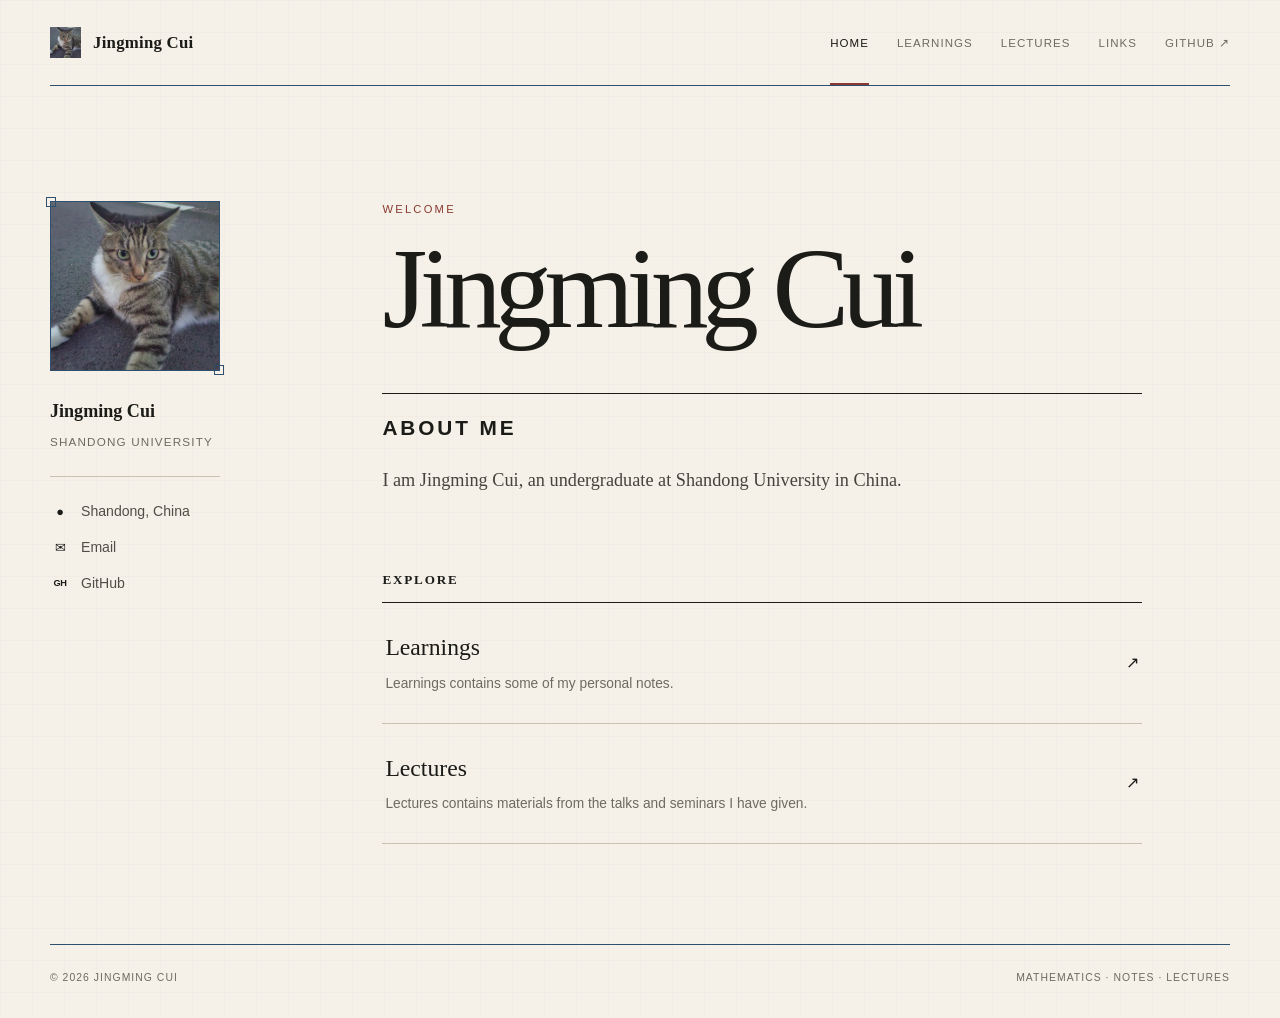
==== commit 611d6812: "Add files via upload" ====
--- a/index.html
+++ b/index.html
@@ -1,2 +1,2 @@
 <!DOCTYPE html><html lang="en"><head><meta charSet="utf-8"/><meta name="viewport" content="width=device-width, initial-scale=1"/><link rel="preload" href="/profile-cat.jpg" as="image"/><link rel="stylesheet" href="/assets/site.css" data-rsc-css-href="/assets/site.css" data-precedence="vite-rsc/importer-resources"/><title>Jingming Cui</title><meta name="description" content="The personal mathematics homepage of Jingming Cui."/><meta property="og:title" content="Jingming Cui"/><meta property="og:description" content="Mathematics · Notes · Lectures"/><meta property="og:url" content="https://mercuria-06.github.io"/><meta property="og:site_name" content="Jingming Cui"/><meta property="og:type" content="website"/><meta property="og:image" content="https://mercuria-06.github.io/og.png"/><meta property="og:image:width" content="1792"/><meta property="og:image:height" content="936"/><meta property="og:image:alt" content="Jingming Cui — Mathematics"/><meta name="twitter:card" content="summary_large_image"/><meta name="twitter:title" content="Jingming Cui"/><meta name="twitter:description" content="Mathematics · Notes · Lectures"/><meta name="twitter:image" content="https://mercuria-06.github.io/og.png"/>
-<meta name="generator" content="Jingming Cui static site"></head><body><div class="site-frame"><header class="topbar"><a class="wordmark" href="/" aria-label="Jingming Cui, home"><span class="wordmark-mark" aria-hidden="true"><img src="/profile-cat.jpg" alt=""/></span><span>Jingming Cui</span></a><nav aria-label="Primary navigation"><a href="/" aria-current="page">Home</a><a href="/learnings/">Learnings</a><a href="/lectures/">Lectures</a><a href="/links/">Links</a><a href="https://github.com/Mercuria-06" target="_blank" rel="noreferrer">GitHub <span aria-hidden="true">↗</span></a></nav></header><div class="page-grid"><aside class="profile-panel" aria-label="Profile summary"><div class="profile-photo"><img src="/profile-cat.jpg" alt="A tabby cat resting on a blanket"/></div><div class="profile-copy"><p class="profile-name">Jingming Cui</p><p class="profile-field">Shandong University</p></div><div class="profile-rule"></div><div class="profile-details"><p class="profile-detail"><span class="profile-icon" aria-hidden="true">●</span><span>Shandong, China</span></p><a class="profile-detail" href="mailto:jingmingcui@mail.sdu.edu.cn"><span class="profile-icon" aria-hidden="true">✉</span><span>Email</span></a><a class="profile-detail" href="https://github.com/Mercuria-06" target="_blank" rel="noreferrer"><span class="profile-icon profile-icon-text" aria-hidden="true">GH</span><span>GitHub</span></a></div></aside><main><div class="page-kicker">Welcome</div><h1>Jingming Cui</h1><section class="about-intro" aria-labelledby="about-me-heading"><h2 id="about-me-heading">About Me</h2><p>I am Jingming Cui, an undergraduate at Shandong University in China.</p></section><section class="section-block" aria-labelledby="explore-heading"><div class="section-heading-row"><h2 id="explore-heading">Explore</h2><span class="section-number">01</span></div><div class="index-list"><a class="index-item" href="/learnings/"><div><h3>Learnings</h3><p>Learnings contains some of my personal notes.</p></div><span aria-hidden="true">↗</span></a><a class="index-item" href="/lectures/"><div><h3>Lectures</h3><p>Lectures contains materials from the talks and seminars I have given.</p></div><span aria-hidden="true">↗</span></a></div></section></main></div><footer><span>© 2026 Jingming Cui</span><span>Mathematics · Notes · Lectures</span></footer></div></body></html>+<meta name="generator" content="Jingming Cui static site"></head><body><div class="site-frame"><header class="topbar"><a class="wordmark" href="/" aria-label="Jingming Cui, home"><span class="wordmark-mark" aria-hidden="true"><img src="/profile-cat.jpg" alt=""/></span><span>Jingming Cui</span></a><nav aria-label="Primary navigation"><a href="/" aria-current="page">Home</a><a href="/learnings/">Learnings</a><a href="/lectures/">Lectures</a><a href="/links/">Links</a><a href="https://github.com/Mercuria-06" target="_blank" rel="noreferrer">GitHub <span aria-hidden="true">↗</span></a></nav></header><div class="page-grid"><aside class="profile-panel" aria-label="Profile summary"><div class="profile-photo"><img src="/profile-cat.jpg" alt="A tabby cat resting on a blanket"/></div><div class="profile-copy"><p class="profile-name">Jingming Cui</p><p class="profile-field">Shandong University</p></div><div class="profile-rule"></div><div class="profile-details"><p class="profile-detail"><span class="profile-icon" aria-hidden="true">●</span><span>Shandong, China</span></p><a class="profile-detail" href="mailto:jingmingcui@mail.sdu.edu.cn"><span class="profile-icon" aria-hidden="true">✉</span><span>Email</span></a><a class="profile-detail" href="https://github.com/Mercuria-06" target="_blank" rel="noreferrer"><span class="profile-icon profile-icon-text" aria-hidden="true">GH</span><span>GitHub</span></a></div></aside><main><div class="page-kicker">Welcome</div><h1>Jingming Cui</h1><section class="about-intro" aria-labelledby="about-me-heading"><h2 id="about-me-heading">About Me</h2><p>I am Jingming Cui, an undergraduate at Shandong University in China.</p></section><section class="section-block" aria-labelledby="explore-heading"><div class="section-heading-row"><h2 id="explore-heading">Explore</h2></div><div class="index-list"><a class="index-item" href="/learnings/"><div><h3>Learnings</h3><p>Learnings contains some of my personal notes.</p></div><span aria-hidden="true">↗</span></a><a class="index-item" href="/lectures/"><div><h3>Lectures</h3><p>Lectures contains materials from the talks and seminars I have given.</p></div><span aria-hidden="true">↗</span></a></div></section></main></div><footer><span>© 2026 Jingming Cui</span><span>Mathematics · Notes · Lectures</span></footer></div></body></html>
--- a/assets/site.css
+++ b/assets/site.css
@@ -1,2 +1,2 @@
 /*! tailwindcss v4.2.1 | MIT License | https://tailwindcss.com */
-@layer theme{:root,:host{--font-sans:ui-sans-serif, system-ui, sans-serif, "Apple Color Emoji", "Segoe UI Emoji", "Segoe UI Symbol", "Noto Color Emoji";--font-mono:ui-monospace, SFMono-Regular, Menlo, Monaco, Consolas, "Liberation Mono", "Courier New", monospace;--spacing:.25rem;--default-font-family:var(--font-sans);--default-mono-font-family:var(--font-mono)}}@layer base{*,:after,:before{box-sizing:border-box;border:0 solid;margin:0;padding:0}::backdrop{box-sizing:border-box;border:0 solid;margin:0;padding:0}::file-selector-button{box-sizing:border-box;border:0 solid;margin:0;padding:0}html,:host{-webkit-text-size-adjust:100%;tab-size:4;line-height:1.5;font-family:var(--default-font-family,ui-sans-serif, system-ui, sans-serif, "Apple Color Emoji", "Segoe UI Emoji", "Segoe UI Symbol", "Noto Color Emoji");font-feature-settings:var(--default-font-feature-settings,normal);font-variation-settings:var(--default-font-variation-settings,normal);-webkit-tap-highlight-color:transparent}hr{height:0;color:inherit;border-top-width:1px}abbr:where([title]){-webkit-text-decoration:underline dotted;text-decoration:underline dotted}h1,h2,h3,h4,h5,h6{font-size:inherit;font-weight:inherit}a{color:inherit;-webkit-text-decoration:inherit;-webkit-text-decoration:inherit;-webkit-text-decoration:inherit;-webkit-text-decoration:inherit;text-decoration:inherit}b,strong{font-weight:bolder}code,kbd,samp,pre{font-family:var(--default-mono-font-family,ui-monospace, SFMono-Regular, Menlo, Monaco, Consolas, "Liberation Mono", "Courier New", monospace);font-feature-settings:var(--default-mono-font-feature-settings,normal);font-variation-settings:var(--default-mono-font-variation-settings,normal);font-size:1em}small{font-size:80%}sub,sup{vertical-align:baseline;font-size:75%;line-height:0;position:relative}sub{bottom:-.25em}sup{top:-.5em}table{text-indent:0;border-color:inherit;border-collapse:collapse}:-moz-focusring{outline:auto}progress{vertical-align:baseline}summary{display:list-item}ol,ul,menu{list-style:none}img,svg,video,canvas,audio,iframe,embed,object{vertical-align:middle;display:block}img,video{max-width:100%;height:auto}button,input,select,optgroup,textarea{font:inherit;font-feature-settings:inherit;font-variation-settings:inherit;letter-spacing:inherit;color:inherit;opacity:1;background-color:#0000;border-radius:0}::file-selector-button{font:inherit;font-feature-settings:inherit;font-variation-settings:inherit;letter-spacing:inherit;color:inherit;opacity:1;background-color:#0000;border-radius:0}:where(select:is([multiple],[size])) optgroup{font-weight:bolder}:where(select:is([multiple],[size])) optgroup option{padding-inline-start:20px}::file-selector-button{margin-inline-end:4px}::placeholder{opacity:1}@supports (not ((-webkit-appearance:-apple-pay-button))) or (contain-intrinsic-size:1px){::placeholder{color:currentColor}@supports (color:color-mix(in lab, red, red)){::placeholder{color:color-mix(in oklab, currentcolor 50%, transparent)}}}textarea{resize:vertical}::-webkit-search-decoration{-webkit-appearance:none}::-webkit-date-and-time-value{min-height:1lh;text-align:inherit}::-webkit-datetime-edit{display:inline-flex}::-webkit-datetime-edit-fields-wrapper{padding:0}::-webkit-datetime-edit{padding-block:0}::-webkit-datetime-edit-year-field{padding-block:0}::-webkit-datetime-edit-month-field{padding-block:0}::-webkit-datetime-edit-day-field{padding-block:0}::-webkit-datetime-edit-hour-field{padding-block:0}::-webkit-datetime-edit-minute-field{padding-block:0}::-webkit-datetime-edit-second-field{padding-block:0}::-webkit-datetime-edit-millisecond-field{padding-block:0}::-webkit-datetime-edit-meridiem-field{padding-block:0}::-webkit-calendar-picker-indicator{line-height:1}:-moz-ui-invalid{box-shadow:none}button,input:where([type=button],[type=reset],[type=submit]){-webkit-appearance:button;appearance:button}::file-selector-button{-webkit-appearance:button;appearance:button}::-webkit-inner-spin-button{height:auto}::-webkit-outer-spin-button{height:auto}[hidden]:where(:not([hidden=until-found])){display:none!important}}@layer components;@layer utilities{.relative{position:relative}.start{inset-inline-start:var(--spacing)}.table{display:table}}:root{--paper:#f5f1e8;--paper-deep:#ebe5d9;--ink:#1b1b18;--muted:#6e6a61;--rule:#c9c1b2;--blue:#2f4f6f;--blue-soft:#dce3e8;--red:#8a3a32}*{box-sizing:border-box}html{scroll-behavior:smooth;background:var(--paper)}body{background:linear-gradient(#2f4f6f06 1px, transparent 1px), linear-gradient(90deg, #2f4f6f06 1px, transparent 1px), var(--paper);color:var(--ink);background-size:32px 32px;min-height:100vh;margin:0;font-family:Georgia,Times New Roman,serif}a{color:inherit;text-decoration:none}::selection{background:var(--blue);color:var(--paper)}.site-frame{width:min(1180px,100% - 48px);margin:0 auto}.topbar{border-bottom:1px solid var(--blue);justify-content:space-between;align-items:center;min-height:86px;display:flex}.wordmark{letter-spacing:.015em;align-items:center;gap:12px;font-size:1.05rem;font-weight:600;display:inline-flex}.wordmark-mark{border:1px solid var(--blue);color:var(--blue);letter-spacing:.12em;justify-content:center;align-items:center;width:31px;height:31px;font-size:.68rem;display:inline-flex}.wordmark-mark img{object-fit:cover;object-position:50% 38%;width:100%;height:100%;display:block}nav{letter-spacing:.09em;text-transform:uppercase;align-items:center;gap:28px;font-family:Arial,Helvetica,sans-serif;font-size:.72rem;display:flex}nav a{color:var(--muted);padding:34px 0 31px;transition:color .18s;position:relative}nav a:after{background:var(--red);content:"";transform-origin:0;width:100%;height:2px;transition:transform .18s;position:absolute;bottom:-1px;left:0;transform:scaleX(0)}:is(nav a:hover,nav a:focus-visible,nav a[aria-current=page]){color:var(--ink)}nav a:hover:after,nav a[aria-current=page]:after{transform:scaleX(1)}nav a:focus-visible:after{transform:scaleX(1)}.page-grid{grid-template-columns:230px minmax(0,1fr);gap:clamp(52px,8vw,118px);min-height:calc(100vh - 170px);padding:clamp(68px,9vw,126px) 0 100px;display:grid}.profile-panel{align-self:start;position:sticky;top:48px}.monogram{aspect-ratio:1;border:1px solid var(--blue);color:var(--blue);letter-spacing:-.06em;grid-template-columns:1fr 1px 1fr;place-items:center;max-width:170px;padding:16px;font-size:clamp(2.4rem,5vw,4rem);display:grid;position:relative}.monogram:before,.monogram:after{border:1px solid var(--blue);content:"";width:10px;height:10px;position:absolute}.monogram:before{top:-5px;left:-5px}.monogram:after{bottom:-5px;right:-5px}.monogram i{background:var(--rule);height:65%}.profile-photo{aspect-ratio:1;border:1px solid var(--blue);max-width:170px;position:relative}.profile-photo:before,.profile-photo:after{border:1px solid var(--blue);content:"";z-index:1;width:10px;height:10px;position:absolute}.profile-photo:before{top:-5px;left:-5px}.profile-photo:after{bottom:-5px;right:-5px}.profile-photo img{object-fit:cover;object-position:50% 38%;width:100%;height:100%;display:block}.profile-copy{margin-top:27px}.profile-name{margin:0 0 8px;font-size:1.13rem;font-weight:600}.profile-field,.profile-link{color:var(--muted);letter-spacing:.1em;text-transform:uppercase;font-family:Arial,Helvetica,sans-serif;font-size:.73rem}.profile-field{margin:0}.profile-rule{background:var(--rule);max-width:170px;height:1px;margin:25px 0}.profile-link{transition:color .18s}:is(.profile-link:hover,.profile-link:focus-visible){color:var(--red)}.profile-details{gap:17px;display:grid}.profile-detail{color:#514e48;grid-template-columns:20px minmax(0,1fr);align-items:center;gap:11px;font-family:Arial,Helvetica,sans-serif;font-size:.88rem;line-height:1.35;display:grid}a.profile-detail{transition:color .18s}:is(a.profile-detail:hover,a.profile-detail:focus-visible){color:var(--red)}.profile-icon{color:var(--ink);text-align:center;font-size:.8rem}.profile-icon-text{letter-spacing:-.04em;font-size:.58rem;font-weight:700}main{max-width:760px}.page-kicker{color:var(--red);letter-spacing:.2em;text-transform:uppercase;margin-bottom:20px;font-family:Arial,Helvetica,sans-serif;font-size:.7rem}h1{letter-spacing:-.065em;margin:0;font-size:clamp(3.5rem,9vw,7.6rem);font-weight:400;line-height:.88}.lede{color:#46433d;max-width:660px;margin:36px 0 0;font-size:clamp(1.18rem,2.2vw,1.52rem);line-height:1.55}.about-intro{border-top:1px solid var(--ink);margin-top:54px;padding-top:18px}.about-intro h2{letter-spacing:.14em;text-transform:uppercase;margin:0 0 22px;font-family:Arial,Helvetica,sans-serif;font-size:clamp(1.05rem,2vw,1.3rem);font-weight:600}.about-intro p{color:#46433d;max-width:660px;margin:0;font-size:clamp(1rem,1.6vw,1.14rem);line-height:1.55}.chinese-book-title{font-family:KaiTi,STKaiti,楷体,serif;font-style:normal}.ornament{color:var(--blue);grid-template-columns:auto 1fr auto 1fr auto;align-items:center;margin:64px 0;font-size:.85rem;display:grid}.ornament:before,.ornament:after{background:var(--rule);content:"";height:1px;margin:0 15px}.section-block{margin-top:76px}.section-heading-row{border-bottom:1px solid var(--ink);justify-content:space-between;align-items:baseline;padding-bottom:13px;display:flex}.section-heading-row h2{letter-spacing:.14em;text-transform:uppercase;margin:0;font-size:.82rem;font-weight:600}.section-number{color:var(--muted);font-family:Arial,Helvetica,sans-serif;font-size:.68rem}.index-list{border-bottom:1px solid var(--rule)}.links-directory{border-top:1px solid var(--ink);margin-top:70px}.index-item{border-bottom:1px solid var(--rule);justify-content:space-between;align-items:center;gap:28px;padding:27px 3px;transition:color .18s,padding .18s;display:flex}.index-item:last-child{border-bottom:0}:is(.index-item:hover,.index-item:focus-visible){color:var(--red);padding-left:10px}.index-item h3{margin:0 0 7px;font-size:1.48rem;font-weight:400}.index-item p,.quiet-note p{color:var(--muted);margin:0;font-family:Arial,Helvetica,sans-serif;font-size:.86rem;line-height:1.65}.quiet-note p{max-width:620px;margin-top:24px}.notes-list{border-top:1px solid var(--ink);margin-top:70px}.note-entry{border-bottom:1px solid var(--rule);padding:38px 0 42px}.note-content h2{letter-spacing:-.03em;margin:0 0 16px;font-size:clamp(1.75rem,4vw,2.6rem);font-weight:400}.note-content>p,.empty-state p{color:#545049;max-width:650px;margin:0;font-family:Arial,Helvetica,sans-serif;font-size:.9rem;line-height:1.7}.note-content>p a{color:var(--blue);border-bottom:1px solid}:is(.note-content>p a:hover,.note-content>p a:focus-visible){color:var(--red)}.document-link{border-bottom:1px solid var(--red);color:var(--red);letter-spacing:.08em;text-transform:uppercase;margin-top:24px;padding-bottom:4px;font-family:Arial,Helvetica,sans-serif;font-size:.74rem;display:inline-block}.empty-state{border-bottom:1px solid var(--rule);border-top:1px solid var(--ink);grid-template-columns:70px minmax(0,1fr);gap:42px;margin-top:70px;padding:44px 0 52px;display:grid}.empty-number{color:var(--red);font-size:2rem}.empty-state h2{margin:-5px 0 16px;font-size:2.5rem;font-weight:400}footer{border-top:1px solid var(--blue);color:var(--muted);letter-spacing:.1em;text-transform:uppercase;justify-content:space-between;padding:25px 0 32px;font-family:Arial,Helvetica,sans-serif;font-size:.65rem;display:flex}@media (max-width:760px){.site-frame{width:min(100% - 30px,620px)}.topbar{flex-direction:column;align-items:flex-start;gap:20px;padding:22px 0 0}nav{gap:17px;width:100%;overflow-x:auto}nav a{flex:none;padding:9px 0 17px}.page-grid{padding:52px 0 72px;display:block}.profile-panel{grid-template-columns:78px 1fr;align-items:center;gap:0 20px;margin-bottom:68px;display:grid;position:static}.monogram,.profile-photo{grid-row:1/3;max-width:78px;padding:9px;font-size:1.65rem}.profile-photo{padding:0}.profile-copy{margin:0}.profile-rule{display:none}.profile-link{align-self:end;margin-top:10px}.profile-details{grid-column:1/-1;grid-template-columns:repeat(3,minmax(0,auto));margin-top:24px}h1{font-size:clamp(3.3rem,19vw,5.6rem)}.lede{margin-top:28px}.about-intro{margin-top:42px}.ornament{margin:48px 0}.section-block{margin-top:60px}.notes-list,.empty-state,.links-directory{margin-top:52px}.note-entry{padding:30px 0 35px}.empty-state{grid-template-columns:1fr;gap:14px}footer{flex-direction:column;align-items:flex-start;gap:9px}}@media (max-width:520px){.profile-details{grid-template-columns:1fr;gap:13px}}@media (prefers-reduced-motion:reduce){*{scroll-behavior:auto!important;transition-duration:.01ms!important}}
+@layer theme{:root,:host{--font-sans:ui-sans-serif, system-ui, sans-serif, "Apple Color Emoji", "Segoe UI Emoji", "Segoe UI Symbol", "Noto Color Emoji";--font-mono:ui-monospace, SFMono-Regular, Menlo, Monaco, Consolas, "Liberation Mono", "Courier New", monospace;--spacing:.25rem;--default-font-family:var(--font-sans);--default-mono-font-family:var(--font-mono)}}@layer base{*,:after,:before{box-sizing:border-box;border:0 solid;margin:0;padding:0}::backdrop{box-sizing:border-box;border:0 solid;margin:0;padding:0}::file-selector-button{box-sizing:border-box;border:0 solid;margin:0;padding:0}html,:host{-webkit-text-size-adjust:100%;tab-size:4;line-height:1.5;font-family:var(--default-font-family,ui-sans-serif, system-ui, sans-serif, "Apple Color Emoji", "Segoe UI Emoji", "Segoe UI Symbol", "Noto Color Emoji");font-feature-settings:var(--default-font-feature-settings,normal);font-variation-settings:var(--default-font-variation-settings,normal);-webkit-tap-highlight-color:transparent}hr{height:0;color:inherit;border-top-width:1px}abbr:where([title]){-webkit-text-decoration:underline dotted;text-decoration:underline dotted}h1,h2,h3,h4,h5,h6{font-size:inherit;font-weight:inherit}a{color:inherit;-webkit-text-decoration:inherit;-webkit-text-decoration:inherit;-webkit-text-decoration:inherit;-webkit-text-decoration:inherit;text-decoration:inherit}b,strong{font-weight:bolder}code,kbd,samp,pre{font-family:var(--default-mono-font-family,ui-monospace, SFMono-Regular, Menlo, Monaco, Consolas, "Liberation Mono", "Courier New", monospace);font-feature-settings:var(--default-mono-font-feature-settings,normal);font-variation-settings:var(--default-mono-font-variation-settings,normal);font-size:1em}small{font-size:80%}sub,sup{vertical-align:baseline;font-size:75%;line-height:0;position:relative}sub{bottom:-.25em}sup{top:-.5em}table{text-indent:0;border-color:inherit;border-collapse:collapse}:-moz-focusring{outline:auto}progress{vertical-align:baseline}summary{display:list-item}ol,ul,menu{list-style:none}img,svg,video,canvas,audio,iframe,embed,object{vertical-align:middle;display:block}img,video{max-width:100%;height:auto}button,input,select,optgroup,textarea{font:inherit;font-feature-settings:inherit;font-variation-settings:inherit;letter-spacing:inherit;color:inherit;opacity:1;background-color:#0000;border-radius:0}::file-selector-button{font:inherit;font-feature-settings:inherit;font-variation-settings:inherit;letter-spacing:inherit;color:inherit;opacity:1;background-color:#0000;border-radius:0}:where(select:is([multiple],[size])) optgroup{font-weight:bolder}:where(select:is([multiple],[size])) optgroup option{padding-inline-start:20px}::file-selector-button{margin-inline-end:4px}::placeholder{opacity:1}@supports (not ((-webkit-appearance:-apple-pay-button))) or (contain-intrinsic-size:1px){::placeholder{color:currentColor}@supports (color:color-mix(in lab, red, red)){::placeholder{color:color-mix(in oklab, currentcolor 50%, transparent)}}}textarea{resize:vertical}::-webkit-search-decoration{-webkit-appearance:none}::-webkit-date-and-time-value{min-height:1lh;text-align:inherit}::-webkit-datetime-edit{display:inline-flex}::-webkit-datetime-edit-fields-wrapper{padding:0}::-webkit-datetime-edit{padding-block:0}::-webkit-datetime-edit-year-field{padding-block:0}::-webkit-datetime-edit-month-field{padding-block:0}::-webkit-datetime-edit-day-field{padding-block:0}::-webkit-datetime-edit-hour-field{padding-block:0}::-webkit-datetime-edit-minute-field{padding-block:0}::-webkit-datetime-edit-second-field{padding-block:0}::-webkit-datetime-edit-millisecond-field{padding-block:0}::-webkit-datetime-edit-meridiem-field{padding-block:0}::-webkit-calendar-picker-indicator{line-height:1}:-moz-ui-invalid{box-shadow:none}button,input:where([type=button],[type=reset],[type=submit]){-webkit-appearance:button;appearance:button}::file-selector-button{-webkit-appearance:button;appearance:button}::-webkit-inner-spin-button{height:auto}::-webkit-outer-spin-button{height:auto}[hidden]:where(:not([hidden=until-found])){display:none!important}}@layer components;@layer utilities{.relative{position:relative}.start{inset-inline-start:var(--spacing)}.table{display:table}}:root{--paper:#f5f1e8;--paper-deep:#ebe5d9;--ink:#1b1b18;--muted:#6e6a61;--rule:#c9c1b2;--blue:#2f4f6f;--blue-soft:#dce3e8;--red:#8a3a32}*{box-sizing:border-box}html{scroll-behavior:smooth;background:var(--paper)}body{background:linear-gradient(#2f4f6f06 1px, transparent 1px), linear-gradient(90deg, #2f4f6f06 1px, transparent 1px), var(--paper);color:var(--ink);background-size:32px 32px;min-height:100vh;margin:0;font-family:Georgia,Times New Roman,serif}a{color:inherit;text-decoration:none}::selection{background:var(--blue);color:var(--paper)}.site-frame{width:min(1180px,100% - 48px);margin:0 auto}.topbar{border-bottom:1px solid var(--blue);justify-content:space-between;align-items:center;min-height:86px;display:flex}.wordmark{letter-spacing:.015em;align-items:center;gap:12px;font-size:1.05rem;font-weight:600;display:inline-flex}.wordmark-mark{color:var(--blue);letter-spacing:.12em;border:0;justify-content:center;align-items:center;width:31px;height:31px;font-size:.68rem;line-height:0;display:inline-flex;overflow:hidden}.wordmark-mark img{object-fit:cover;object-position:50% 38%;width:100%;height:100%;display:block}nav{letter-spacing:.09em;text-transform:uppercase;align-items:center;gap:28px;font-family:Arial,Helvetica,sans-serif;font-size:.72rem;display:flex}nav a{color:var(--muted);padding:34px 0 31px;transition:color .18s;position:relative}nav a:after{background:var(--red);content:"";transform-origin:0;width:100%;height:2px;transition:transform .18s;position:absolute;bottom:-1px;left:0;transform:scaleX(0)}:is(nav a:hover,nav a:focus-visible,nav a[aria-current=page]){color:var(--ink)}nav a:hover:after,nav a[aria-current=page]:after{transform:scaleX(1)}nav a:focus-visible:after{transform:scaleX(1)}.page-grid{grid-template-columns:230px minmax(0,1fr);gap:clamp(52px,8vw,118px);min-height:calc(100vh - 170px);padding:clamp(68px,9vw,126px) 0 100px;display:grid}.profile-panel{align-self:start;position:sticky;top:48px}.monogram{aspect-ratio:1;border:1px solid var(--blue);color:var(--blue);letter-spacing:-.06em;grid-template-columns:1fr 1px 1fr;place-items:center;max-width:170px;padding:16px;font-size:clamp(2.4rem,5vw,4rem);display:grid;position:relative}.monogram:before,.monogram:after{border:1px solid var(--blue);content:"";width:10px;height:10px;position:absolute}.monogram:before{top:-5px;left:-5px}.monogram:after{bottom:-5px;right:-5px}.monogram i{background:var(--rule);height:65%}.profile-photo{aspect-ratio:1;border:1px solid var(--blue);max-width:170px;position:relative}.profile-photo:before,.profile-photo:after{border:1px solid var(--blue);content:"";z-index:1;width:10px;height:10px;position:absolute}.profile-photo:before{top:-5px;left:-5px}.profile-photo:after{bottom:-5px;right:-5px}.profile-photo img{object-fit:cover;object-position:50% 38%;width:100%;height:100%;display:block}.profile-copy{margin-top:27px}.profile-name{margin:0 0 8px;font-size:1.13rem;font-weight:600}.profile-field,.profile-link{color:var(--muted);letter-spacing:.1em;text-transform:uppercase;font-family:Arial,Helvetica,sans-serif;font-size:.73rem}.profile-field{margin:0}.profile-rule{background:var(--rule);max-width:170px;height:1px;margin:25px 0}.profile-link{transition:color .18s}:is(.profile-link:hover,.profile-link:focus-visible){color:var(--red)}.profile-details{gap:17px;display:grid}.profile-detail{color:#514e48;grid-template-columns:20px minmax(0,1fr);align-items:center;gap:11px;font-family:Arial,Helvetica,sans-serif;font-size:.88rem;line-height:1.35;display:grid}a.profile-detail{transition:color .18s}:is(a.profile-detail:hover,a.profile-detail:focus-visible){color:var(--red)}.profile-icon{color:var(--ink);text-align:center;font-size:.8rem}.profile-icon-text{letter-spacing:-.04em;font-size:.58rem;font-weight:700}main{max-width:760px}.page-kicker{color:var(--red);letter-spacing:.2em;text-transform:uppercase;margin-bottom:20px;font-family:Arial,Helvetica,sans-serif;font-size:.7rem}h1{letter-spacing:-.065em;margin:0;font-size:clamp(3.5rem,9vw,7.6rem);font-weight:400;line-height:.88}.lede{color:#46433d;max-width:660px;margin:36px 0 0;font-size:clamp(1.18rem,2.2vw,1.52rem);line-height:1.55}.about-intro{border-top:1px solid var(--ink);margin-top:54px;padding-top:18px}.about-intro h2{letter-spacing:.14em;text-transform:uppercase;margin:0 0 22px;font-family:Arial,Helvetica,sans-serif;font-size:clamp(1.05rem,2vw,1.3rem);font-weight:600}.about-intro p{color:#46433d;max-width:660px;margin:0;font-size:clamp(1rem,1.6vw,1.14rem);line-height:1.55}.chinese-book-title{font-family:KaiTi,STKaiti,楷体,serif;font-style:normal}.ornament{color:var(--blue);grid-template-columns:auto 1fr auto 1fr auto;align-items:center;margin:64px 0;font-size:.85rem;display:grid}.ornament:before,.ornament:after{background:var(--rule);content:"";height:1px;margin:0 15px}.section-block{margin-top:76px}.section-heading-row{border-bottom:1px solid var(--ink);justify-content:space-between;align-items:baseline;padding-bottom:13px;display:flex}.section-heading-row h2{letter-spacing:.14em;text-transform:uppercase;margin:0;font-size:.82rem;font-weight:600}.section-number{color:var(--muted);font-family:Arial,Helvetica,sans-serif;font-size:.68rem}.index-list{border-bottom:1px solid var(--rule)}.links-directory{border-top:1px solid var(--ink);margin-top:70px}.index-item{border-bottom:1px solid var(--rule);justify-content:space-between;align-items:center;gap:28px;padding:27px 3px;transition:color .18s,padding .18s;display:flex}.index-item:last-child{border-bottom:0}:is(.index-item:hover,.index-item:focus-visible){color:var(--red);padding-left:10px}.index-item h3{margin:0 0 7px;font-size:1.48rem;font-weight:400}.index-item p,.quiet-note p{color:var(--muted);margin:0;font-family:Arial,Helvetica,sans-serif;font-size:.86rem;line-height:1.65}.quiet-note p{max-width:620px;margin-top:24px}.notes-list{border-top:1px solid var(--ink);margin-top:70px}.note-entry{border-bottom:1px solid var(--rule);padding:38px 0 42px}.note-content h2{letter-spacing:-.03em;margin:0 0 16px;font-size:clamp(1.75rem,4vw,2.6rem);font-weight:400}.note-content>p,.empty-state p{color:#545049;max-width:650px;margin:0;font-family:Arial,Helvetica,sans-serif;font-size:.9rem;line-height:1.7}.note-content>p a{color:var(--blue);border-bottom:1px solid}:is(.note-content>p a:hover,.note-content>p a:focus-visible){color:var(--red)}.document-link{border-bottom:1px solid var(--red);color:var(--red);letter-spacing:.08em;text-transform:uppercase;margin-top:24px;padding-bottom:4px;font-family:Arial,Helvetica,sans-serif;font-size:.74rem;display:inline-block}.empty-state{border-bottom:1px solid var(--rule);border-top:1px solid var(--ink);grid-template-columns:70px minmax(0,1fr);gap:42px;margin-top:70px;padding:44px 0 52px;display:grid}.empty-number{color:var(--red);font-size:2rem}.empty-state h2{margin:-5px 0 16px;font-size:2.5rem;font-weight:400}footer{border-top:1px solid var(--blue);color:var(--muted);letter-spacing:.1em;text-transform:uppercase;justify-content:space-between;padding:25px 0 32px;font-family:Arial,Helvetica,sans-serif;font-size:.65rem;display:flex}@media (max-width:760px){.site-frame{width:min(100% - 30px,620px)}.topbar{flex-direction:column;align-items:flex-start;gap:20px;padding:22px 0 0}nav{gap:17px;width:100%;overflow-x:auto}nav a{flex:none;padding:9px 0 17px}.page-grid{padding:52px 0 72px;display:block}.profile-panel{grid-template-columns:78px 1fr;align-items:center;gap:0 20px;margin-bottom:68px;display:grid;position:static}.monogram,.profile-photo{grid-row:1/3;max-width:78px;padding:9px;font-size:1.65rem}.profile-photo{padding:0}.profile-copy{margin:0}.profile-rule{display:none}.profile-link{align-self:end;margin-top:10px}.profile-details{grid-column:1/-1;grid-template-columns:repeat(3,minmax(0,auto));margin-top:24px}h1{font-size:clamp(3.3rem,19vw,5.6rem)}.lede{margin-top:28px}.about-intro{margin-top:42px}.ornament{margin:48px 0}.section-block{margin-top:60px}.notes-list,.empty-state,.links-directory{margin-top:52px}.note-entry{padding:30px 0 35px}.empty-state{grid-template-columns:1fr;gap:14px}footer{flex-direction:column;align-items:flex-start;gap:9px}}@media (max-width:520px){.profile-details{grid-template-columns:1fr;gap:13px}}@media (prefers-reduced-motion:reduce){*{scroll-behavior:auto!important;transition-duration:.01ms!important}}
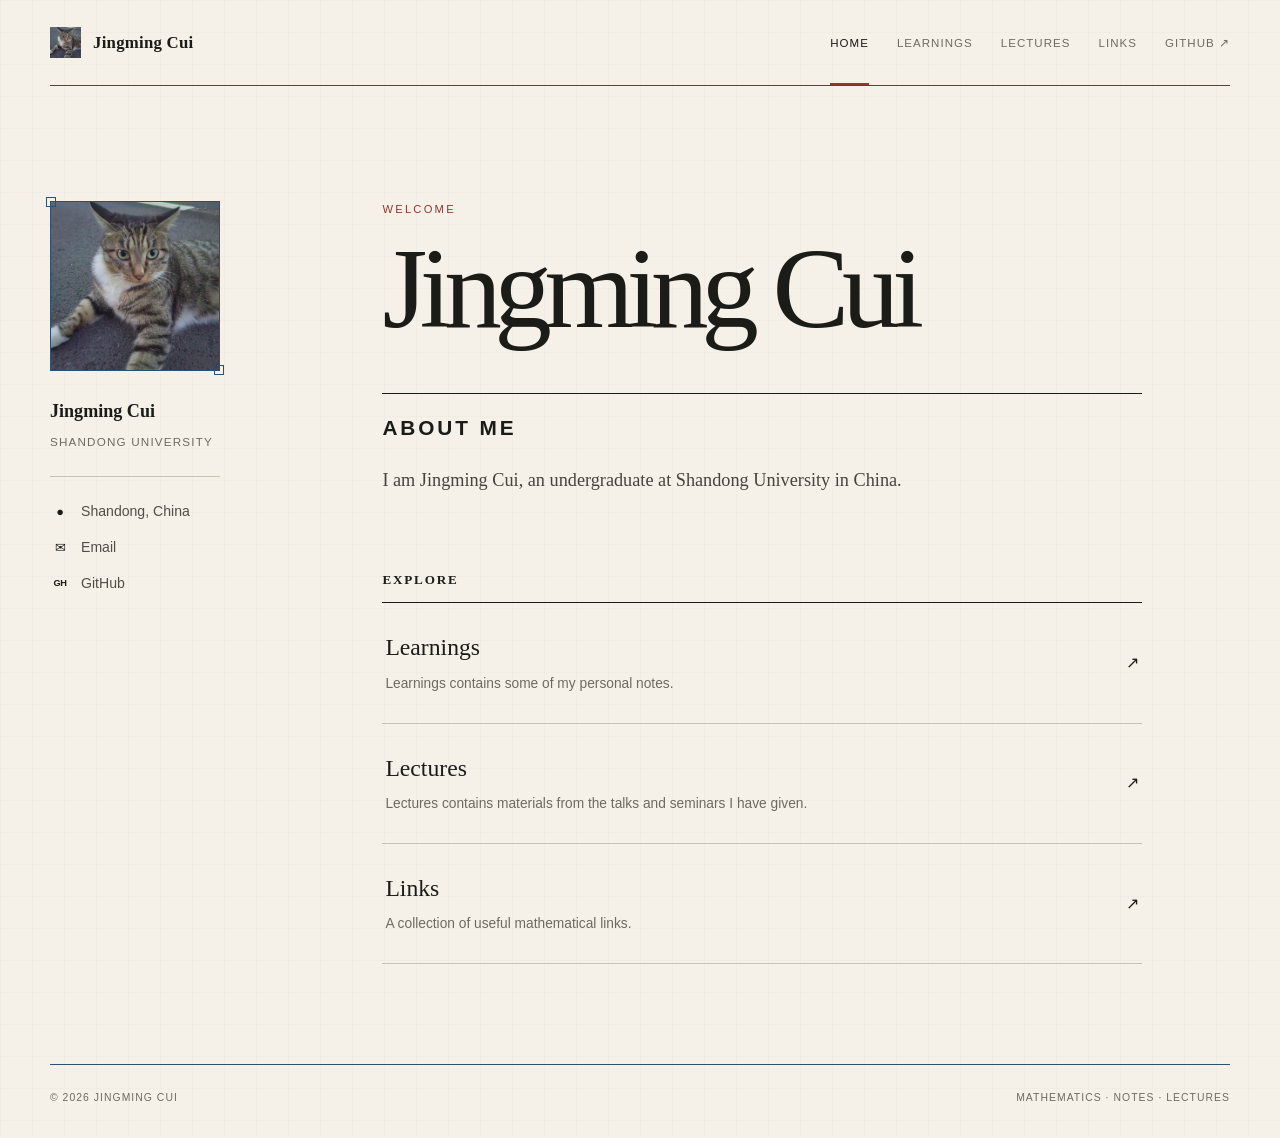
==== commit 842522b2: "Add files via upload" ====
--- a/index.html
+++ b/index.html
@@ -1,2 +1,2 @@
 <!DOCTYPE html><html lang="en"><head><meta charSet="utf-8"/><meta name="viewport" content="width=device-width, initial-scale=1"/><link rel="preload" href="/profile-cat.jpg" as="image"/><link rel="stylesheet" href="/assets/site.css" data-rsc-css-href="/assets/site.css" data-precedence="vite-rsc/importer-resources"/><title>Jingming Cui</title><meta name="description" content="The personal mathematics homepage of Jingming Cui."/><meta property="og:title" content="Jingming Cui"/><meta property="og:description" content="Mathematics · Notes · Lectures"/><meta property="og:url" content="https://mercuria-06.github.io"/><meta property="og:site_name" content="Jingming Cui"/><meta property="og:type" content="website"/><meta property="og:image" content="https://mercuria-06.github.io/og.png"/><meta property="og:image:width" content="1792"/><meta property="og:image:height" content="936"/><meta property="og:image:alt" content="Jingming Cui — Mathematics"/><meta name="twitter:card" content="summary_large_image"/><meta name="twitter:title" content="Jingming Cui"/><meta name="twitter:description" content="Mathematics · Notes · Lectures"/><meta name="twitter:image" content="https://mercuria-06.github.io/og.png"/>
-<meta name="generator" content="Jingming Cui static site"></head><body><div class="site-frame"><header class="topbar"><a class="wordmark" href="/" aria-label="Jingming Cui, home"><span class="wordmark-mark" aria-hidden="true"><img src="/profile-cat.jpg" alt=""/></span><span>Jingming Cui</span></a><nav aria-label="Primary navigation"><a href="/" aria-current="page">Home</a><a href="/learnings/">Learnings</a><a href="/lectures/">Lectures</a><a href="/links/">Links</a><a href="https://github.com/Mercuria-06" target="_blank" rel="noreferrer">GitHub <span aria-hidden="true">↗</span></a></nav></header><div class="page-grid"><aside class="profile-panel" aria-label="Profile summary"><div class="profile-photo"><img src="/profile-cat.jpg" alt="A tabby cat resting on a blanket"/></div><div class="profile-copy"><p class="profile-name">Jingming Cui</p><p class="profile-field">Shandong University</p></div><div class="profile-rule"></div><div class="profile-details"><p class="profile-detail"><span class="profile-icon" aria-hidden="true">●</span><span>Shandong, China</span></p><a class="profile-detail" href="mailto:jingmingcui@mail.sdu.edu.cn"><span class="profile-icon" aria-hidden="true">✉</span><span>Email</span></a><a class="profile-detail" href="https://github.com/Mercuria-06" target="_blank" rel="noreferrer"><span class="profile-icon profile-icon-text" aria-hidden="true">GH</span><span>GitHub</span></a></div></aside><main><div class="page-kicker">Welcome</div><h1>Jingming Cui</h1><section class="about-intro" aria-labelledby="about-me-heading"><h2 id="about-me-heading">About Me</h2><p>I am Jingming Cui, an undergraduate at Shandong University in China.</p></section><section class="section-block" aria-labelledby="explore-heading"><div class="section-heading-row"><h2 id="explore-heading">Explore</h2></div><div class="index-list"><a class="index-item" href="/learnings/"><div><h3>Learnings</h3><p>Learnings contains some of my personal notes.</p></div><span aria-hidden="true">↗</span></a><a class="index-item" href="/lectures/"><div><h3>Lectures</h3><p>Lectures contains materials from the talks and seminars I have given.</p></div><span aria-hidden="true">↗</span></a></div></section></main></div><footer><span>© 2026 Jingming Cui</span><span>Mathematics · Notes · Lectures</span></footer></div></body></html>+<meta name="generator" content="Jingming Cui static site"></head><body><div class="site-frame"><header class="topbar"><a class="wordmark" href="/" aria-label="Jingming Cui, home"><span class="wordmark-mark" aria-hidden="true"><img src="/profile-cat.jpg" alt=""/></span><span>Jingming Cui</span></a><nav aria-label="Primary navigation"><a href="/" aria-current="page">Home</a><a href="/learnings/">Learnings</a><a href="/lectures/">Lectures</a><a href="/links/">Links</a><a href="https://github.com/Mercuria-06" target="_blank" rel="noreferrer">GitHub <span aria-hidden="true">↗</span></a></nav></header><div class="page-grid"><aside class="profile-panel" aria-label="Profile summary"><div class="profile-photo"><img src="/profile-cat.jpg" alt="A tabby cat resting on a blanket"/></div><div class="profile-copy"><p class="profile-name">Jingming Cui</p><p class="profile-field">Shandong University</p></div><div class="profile-rule"></div><div class="profile-details"><p class="profile-detail"><span class="profile-icon" aria-hidden="true">●</span><span>Shandong, China</span></p><a class="profile-detail" href="mailto:jingmingcui@mail.sdu.edu.cn"><span class="profile-icon" aria-hidden="true">✉</span><span>Email</span></a><a class="profile-detail" href="https://github.com/Mercuria-06" target="_blank" rel="noreferrer"><span class="profile-icon profile-icon-text" aria-hidden="true">GH</span><span>GitHub</span></a></div></aside><main><div class="page-kicker">Welcome</div><h1>Jingming Cui</h1><section class="about-intro" aria-labelledby="about-me-heading"><h2 id="about-me-heading">About Me</h2><p>I am Jingming Cui, an undergraduate at Shandong University in China.</p></section><section class="section-block" aria-labelledby="explore-heading"><div class="section-heading-row"><h2 id="explore-heading">Explore</h2></div><div class="index-list"><a class="index-item" href="/learnings/"><div><h3>Learnings</h3><p>Learnings contains some of my personal notes.</p></div><span aria-hidden="true">↗</span></a><a class="index-item" href="/lectures/"><div><h3>Lectures</h3><p>Lectures contains materials from the talks and seminars I have given.</p></div><span aria-hidden="true">↗</span></a><a class="index-item" href="/links/"><div><h3>Links</h3><p>A collection of useful mathematical links.</p></div><span aria-hidden="true">↗</span></a></div></section></main></div><footer><span>© 2026 Jingming Cui</span><span>Mathematics · Notes · Lectures</span></footer></div></body></html>
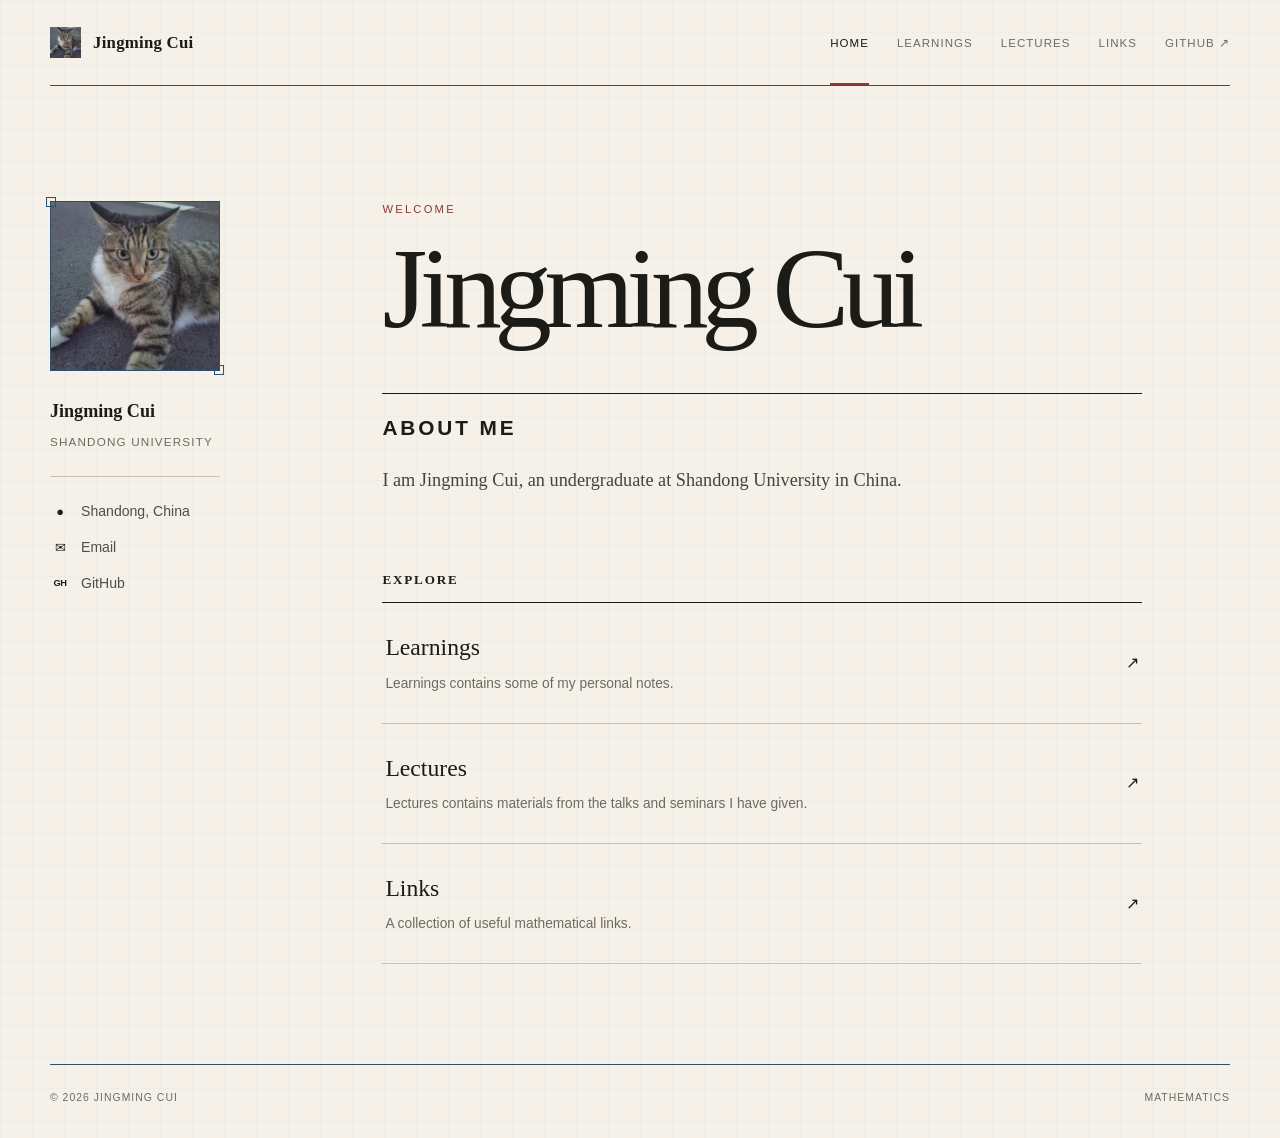
==== commit dffe60b7: "Add files via upload" ====
--- a/index.html
+++ b/index.html
@@ -1,2 +1,2 @@
 <!DOCTYPE html><html lang="en"><head><meta charSet="utf-8"/><meta name="viewport" content="width=device-width, initial-scale=1"/><link rel="preload" href="/profile-cat.jpg" as="image"/><link rel="stylesheet" href="/assets/site.css" data-rsc-css-href="/assets/site.css" data-precedence="vite-rsc/importer-resources"/><title>Jingming Cui</title><meta name="description" content="The personal mathematics homepage of Jingming Cui."/><meta property="og:title" content="Jingming Cui"/><meta property="og:description" content="Mathematics · Notes · Lectures"/><meta property="og:url" content="https://mercuria-06.github.io"/><meta property="og:site_name" content="Jingming Cui"/><meta property="og:type" content="website"/><meta property="og:image" content="https://mercuria-06.github.io/og.png"/><meta property="og:image:width" content="1792"/><meta property="og:image:height" content="936"/><meta property="og:image:alt" content="Jingming Cui — Mathematics"/><meta name="twitter:card" content="summary_large_image"/><meta name="twitter:title" content="Jingming Cui"/><meta name="twitter:description" content="Mathematics · Notes · Lectures"/><meta name="twitter:image" content="https://mercuria-06.github.io/og.png"/>
-<meta name="generator" content="Jingming Cui static site"></head><body><div class="site-frame"><header class="topbar"><a class="wordmark" href="/" aria-label="Jingming Cui, home"><span class="wordmark-mark" aria-hidden="true"><img src="/profile-cat.jpg" alt=""/></span><span>Jingming Cui</span></a><nav aria-label="Primary navigation"><a href="/" aria-current="page">Home</a><a href="/learnings/">Learnings</a><a href="/lectures/">Lectures</a><a href="/links/">Links</a><a href="https://github.com/Mercuria-06" target="_blank" rel="noreferrer">GitHub <span aria-hidden="true">↗</span></a></nav></header><div class="page-grid"><aside class="profile-panel" aria-label="Profile summary"><div class="profile-photo"><img src="/profile-cat.jpg" alt="A tabby cat resting on a blanket"/></div><div class="profile-copy"><p class="profile-name">Jingming Cui</p><p class="profile-field">Shandong University</p></div><div class="profile-rule"></div><div class="profile-details"><p class="profile-detail"><span class="profile-icon" aria-hidden="true">●</span><span>Shandong, China</span></p><a class="profile-detail" href="mailto:jingmingcui@mail.sdu.edu.cn"><span class="profile-icon" aria-hidden="true">✉</span><span>Email</span></a><a class="profile-detail" href="https://github.com/Mercuria-06" target="_blank" rel="noreferrer"><span class="profile-icon profile-icon-text" aria-hidden="true">GH</span><span>GitHub</span></a></div></aside><main><div class="page-kicker">Welcome</div><h1>Jingming Cui</h1><section class="about-intro" aria-labelledby="about-me-heading"><h2 id="about-me-heading">About Me</h2><p>I am Jingming Cui, an undergraduate at Shandong University in China.</p></section><section class="section-block" aria-labelledby="explore-heading"><div class="section-heading-row"><h2 id="explore-heading">Explore</h2></div><div class="index-list"><a class="index-item" href="/learnings/"><div><h3>Learnings</h3><p>Learnings contains some of my personal notes.</p></div><span aria-hidden="true">↗</span></a><a class="index-item" href="/lectures/"><div><h3>Lectures</h3><p>Lectures contains materials from the talks and seminars I have given.</p></div><span aria-hidden="true">↗</span></a><a class="index-item" href="/links/"><div><h3>Links</h3><p>A collection of useful mathematical links.</p></div><span aria-hidden="true">↗</span></a></div></section></main></div><footer><span>© 2026 Jingming Cui</span><span>Mathematics · Notes · Lectures</span></footer></div></body></html>+<meta name="generator" content="Jingming Cui static site"></head><body><div class="site-frame"><header class="topbar"><a class="wordmark" href="/" aria-label="Jingming Cui, home"><span class="wordmark-mark" aria-hidden="true"><img src="/profile-cat.jpg" alt=""/></span><span>Jingming Cui</span></a><nav aria-label="Primary navigation"><a href="/" aria-current="page">Home</a><a href="/learnings/">Learnings</a><a href="/lectures/">Lectures</a><a href="/links/">Links</a><a href="https://github.com/Mercuria-06" target="_blank" rel="noreferrer">GitHub <span aria-hidden="true">↗</span></a></nav></header><div class="page-grid"><aside class="profile-panel" aria-label="Profile summary"><div class="profile-photo"><img src="/profile-cat.jpg" alt="A tabby cat resting on a blanket"/></div><div class="profile-copy"><p class="profile-name">Jingming Cui</p><p class="profile-field">Shandong University</p></div><div class="profile-rule"></div><div class="profile-details"><p class="profile-detail"><span class="profile-icon" aria-hidden="true">●</span><span>Shandong, China</span></p><a class="profile-detail" href="mailto:jingmingcui@mail.sdu.edu.cn"><span class="profile-icon" aria-hidden="true">✉</span><span>Email</span></a><a class="profile-detail" href="https://github.com/Mercuria-06" target="_blank" rel="noreferrer"><span class="profile-icon profile-icon-text" aria-hidden="true">GH</span><span>GitHub</span></a></div></aside><main><div class="page-kicker">Welcome</div><h1>Jingming Cui</h1><section class="about-intro" aria-labelledby="about-me-heading"><h2 id="about-me-heading">About Me</h2><p>I am Jingming Cui, an undergraduate at Shandong University in China.</p></section><section class="section-block" aria-labelledby="explore-heading"><div class="section-heading-row"><h2 id="explore-heading">Explore</h2></div><div class="index-list"><a class="index-item" href="/learnings/"><div><h3>Learnings</h3><p>Learnings contains some of my personal notes.</p></div><span aria-hidden="true">↗</span></a><a class="index-item" href="/lectures/"><div><h3>Lectures</h3><p>Lectures contains materials from the talks and seminars I have given.</p></div><span aria-hidden="true">↗</span></a><a class="index-item" href="/links/"><div><h3>Links</h3><p>A collection of useful mathematical links.</p></div><span aria-hidden="true">↗</span></a></div></section></main></div><footer><span>© 2026 Jingming Cui</span><span>Mathematics</span></footer></div></body></html>
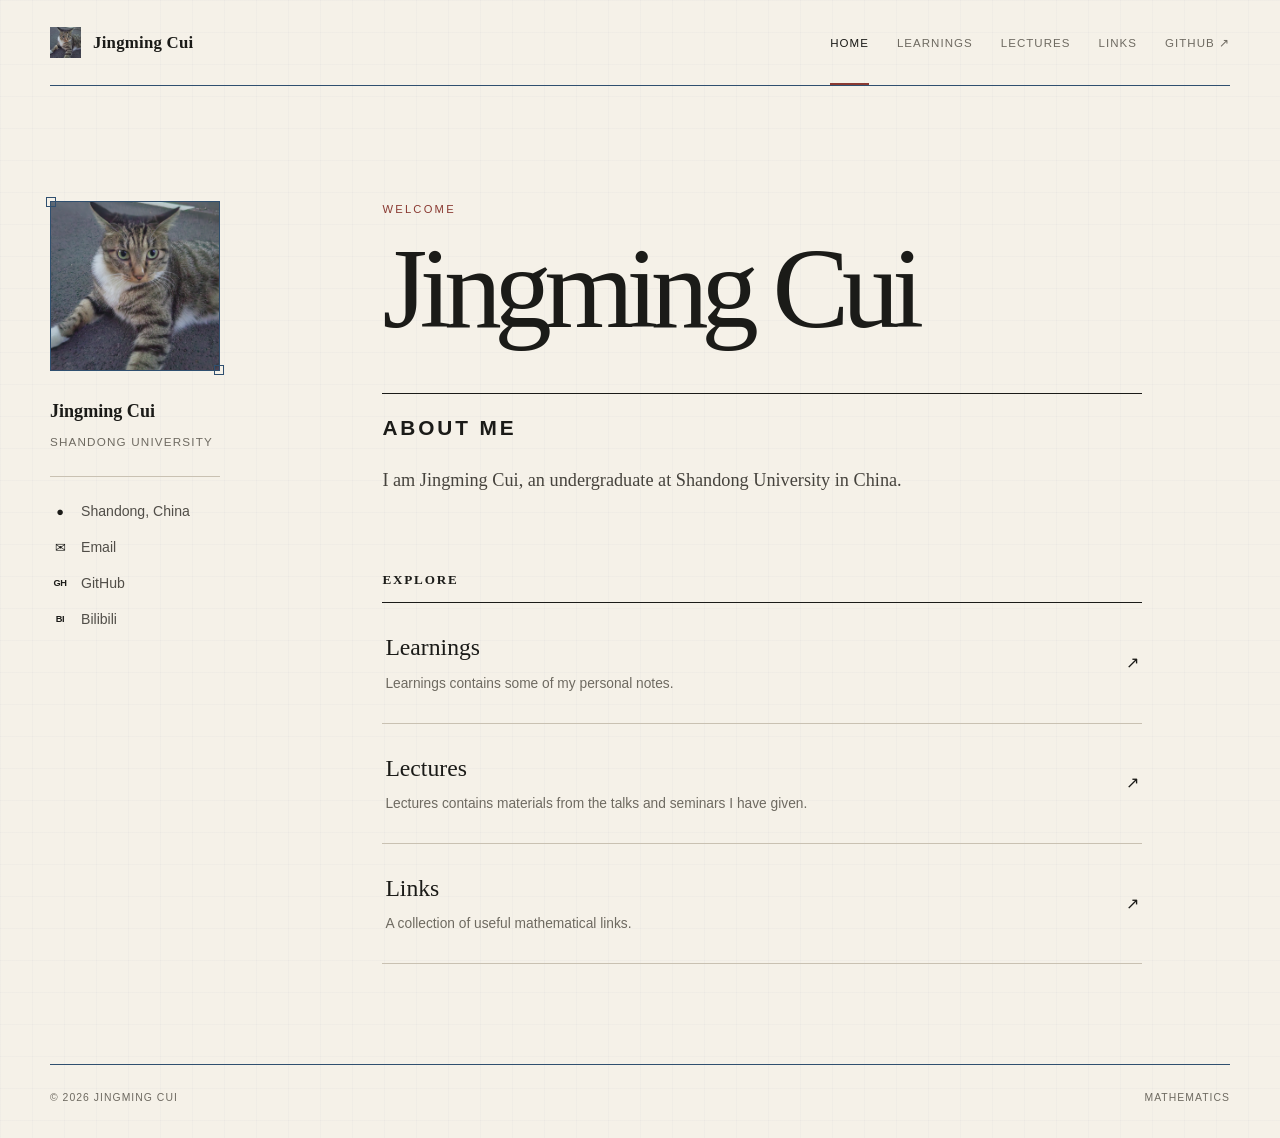
==== commit 8a7d3515: "Add files via upload" ====
--- a/index.html
+++ b/index.html
@@ -1,2 +1,2 @@
 <!DOCTYPE html><html lang="en"><head><meta charSet="utf-8"/><meta name="viewport" content="width=device-width, initial-scale=1"/><link rel="preload" href="/profile-cat.jpg" as="image"/><link rel="stylesheet" href="/assets/site.css" data-rsc-css-href="/assets/site.css" data-precedence="vite-rsc/importer-resources"/><title>Jingming Cui</title><meta name="description" content="The personal mathematics homepage of Jingming Cui."/><meta property="og:title" content="Jingming Cui"/><meta property="og:description" content="Mathematics · Notes · Lectures"/><meta property="og:url" content="https://mercuria-06.github.io"/><meta property="og:site_name" content="Jingming Cui"/><meta property="og:type" content="website"/><meta property="og:image" content="https://mercuria-06.github.io/og.png"/><meta property="og:image:width" content="1792"/><meta property="og:image:height" content="936"/><meta property="og:image:alt" content="Jingming Cui — Mathematics"/><meta name="twitter:card" content="summary_large_image"/><meta name="twitter:title" content="Jingming Cui"/><meta name="twitter:description" content="Mathematics · Notes · Lectures"/><meta name="twitter:image" content="https://mercuria-06.github.io/og.png"/>
-<meta name="generator" content="Jingming Cui static site"></head><body><div class="site-frame"><header class="topbar"><a class="wordmark" href="/" aria-label="Jingming Cui, home"><span class="wordmark-mark" aria-hidden="true"><img src="/profile-cat.jpg" alt=""/></span><span>Jingming Cui</span></a><nav aria-label="Primary navigation"><a href="/" aria-current="page">Home</a><a href="/learnings/">Learnings</a><a href="/lectures/">Lectures</a><a href="/links/">Links</a><a href="https://github.com/Mercuria-06" target="_blank" rel="noreferrer">GitHub <span aria-hidden="true">↗</span></a></nav></header><div class="page-grid"><aside class="profile-panel" aria-label="Profile summary"><div class="profile-photo"><img src="/profile-cat.jpg" alt="A tabby cat resting on a blanket"/></div><div class="profile-copy"><p class="profile-name">Jingming Cui</p><p class="profile-field">Shandong University</p></div><div class="profile-rule"></div><div class="profile-details"><p class="profile-detail"><span class="profile-icon" aria-hidden="true">●</span><span>Shandong, China</span></p><a class="profile-detail" href="mailto:jingmingcui@mail.sdu.edu.cn"><span class="profile-icon" aria-hidden="true">✉</span><span>Email</span></a><a class="profile-detail" href="https://github.com/Mercuria-06" target="_blank" rel="noreferrer"><span class="profile-icon profile-icon-text" aria-hidden="true">GH</span><span>GitHub</span></a></div></aside><main><div class="page-kicker">Welcome</div><h1>Jingming Cui</h1><section class="about-intro" aria-labelledby="about-me-heading"><h2 id="about-me-heading">About Me</h2><p>I am Jingming Cui, an undergraduate at Shandong University in China.</p></section><section class="section-block" aria-labelledby="explore-heading"><div class="section-heading-row"><h2 id="explore-heading">Explore</h2></div><div class="index-list"><a class="index-item" href="/learnings/"><div><h3>Learnings</h3><p>Learnings contains some of my personal notes.</p></div><span aria-hidden="true">↗</span></a><a class="index-item" href="/lectures/"><div><h3>Lectures</h3><p>Lectures contains materials from the talks and seminars I have given.</p></div><span aria-hidden="true">↗</span></a><a class="index-item" href="/links/"><div><h3>Links</h3><p>A collection of useful mathematical links.</p></div><span aria-hidden="true">↗</span></a></div></section></main></div><footer><span>© 2026 Jingming Cui</span><span>Mathematics</span></footer></div></body></html>+<meta name="generator" content="Jingming Cui static site"></head><body><div class="site-frame"><header class="topbar"><a class="wordmark" href="/" aria-label="Jingming Cui, home"><span class="wordmark-mark" aria-hidden="true"><img src="/profile-cat.jpg" alt=""/></span><span>Jingming Cui</span></a><nav aria-label="Primary navigation"><a href="/" aria-current="page">Home</a><a href="/learnings/">Learnings</a><a href="/lectures/">Lectures</a><a href="/links/">Links</a><a href="https://github.com/Mercuria-06" target="_blank" rel="noreferrer">GitHub <span aria-hidden="true">↗</span></a></nav></header><div class="page-grid"><aside class="profile-panel" aria-label="Profile summary"><div class="profile-photo"><img src="/profile-cat.jpg" alt="A tabby cat resting on a blanket"/></div><div class="profile-copy"><p class="profile-name">Jingming Cui</p><p class="profile-field">Shandong University</p></div><div class="profile-rule"></div><div class="profile-details"><p class="profile-detail"><span class="profile-icon" aria-hidden="true">●</span><span>Shandong, China</span></p><a class="profile-detail" href="mailto:jingmingcui@mail.sdu.edu.cn"><span class="profile-icon" aria-hidden="true">✉</span><span>Email</span></a><a class="profile-detail" href="https://github.com/Mercuria-06" target="_blank" rel="noreferrer"><span class="profile-icon profile-icon-text" aria-hidden="true">GH</span><span>GitHub</span></a><a class="profile-detail" href="https://space.bilibili.com/3493278221601195?spm_id_from=333.1007.0.0" target="_blank" rel="noreferrer"><span class="profile-icon profile-icon-text" aria-hidden="true">BI</span><span>Bilibili</span></a></div></aside><main><div class="page-kicker">Welcome</div><h1>Jingming Cui</h1><section class="about-intro" aria-labelledby="about-me-heading"><h2 id="about-me-heading">About Me</h2><p>I am Jingming Cui, an undergraduate at Shandong University in China.</p></section><section class="section-block" aria-labelledby="explore-heading"><div class="section-heading-row"><h2 id="explore-heading">Explore</h2></div><div class="index-list"><a class="index-item" href="/learnings/"><div><h3>Learnings</h3><p>Learnings contains some of my personal notes.</p></div><span aria-hidden="true">↗</span></a><a class="index-item" href="/lectures/"><div><h3>Lectures</h3><p>Lectures contains materials from the talks and seminars I have given.</p></div><span aria-hidden="true">↗</span></a><a class="index-item" href="/links/"><div><h3>Links</h3><p>A collection of useful mathematical links.</p></div><span aria-hidden="true">↗</span></a></div></section></main></div><footer><span>© 2026 Jingming Cui</span><span>Mathematics</span></footer></div></body></html>
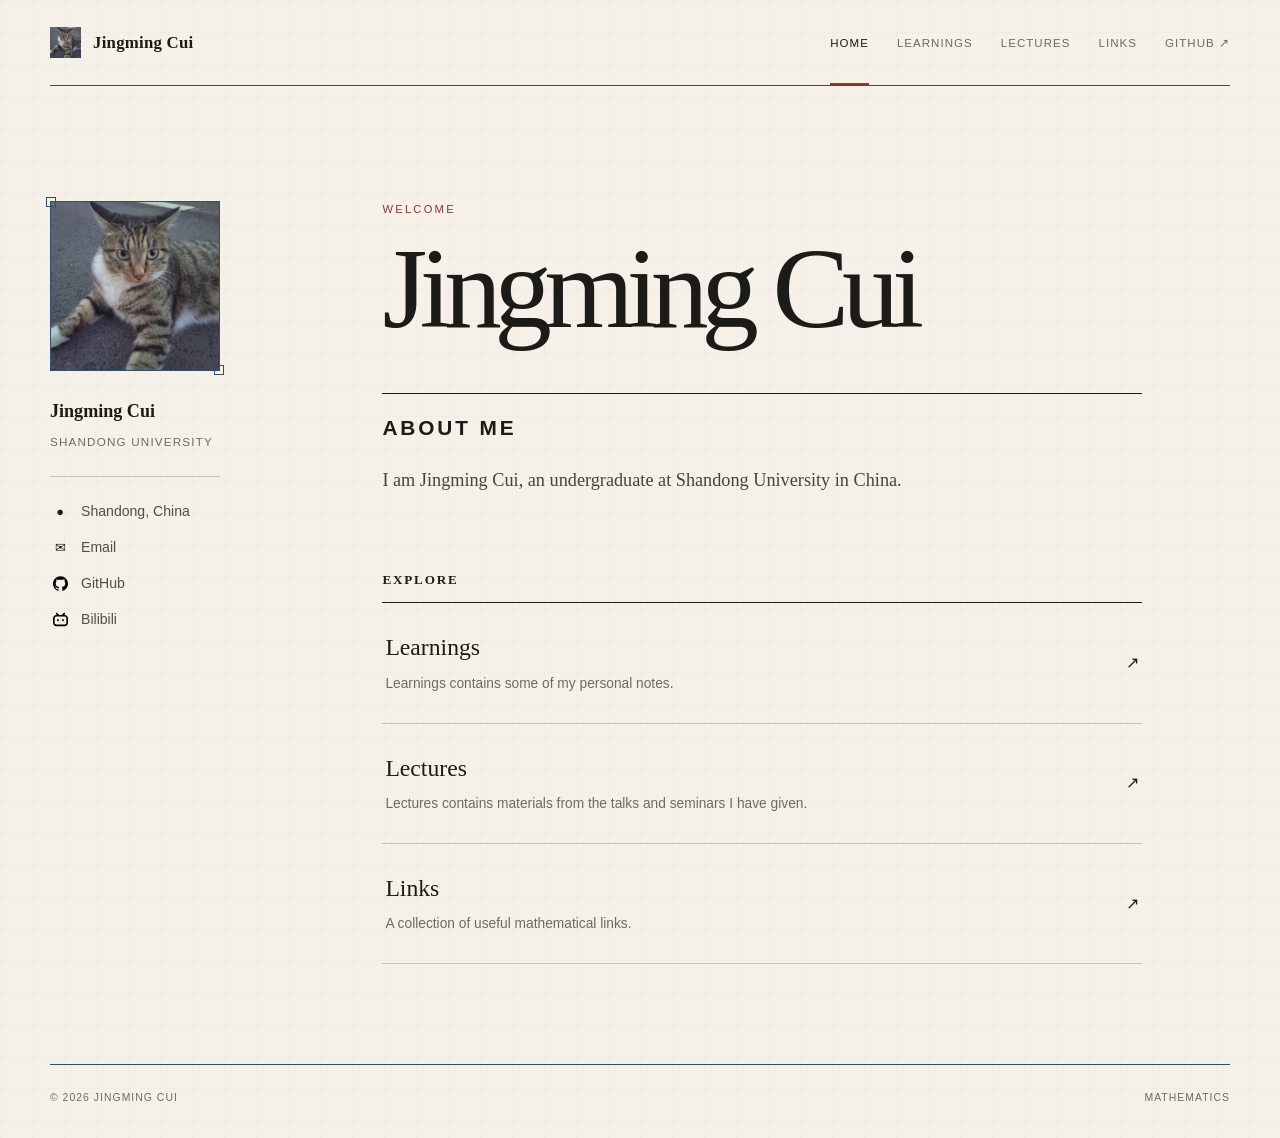
==== commit 03f29aaf: "Add files via upload" ====
--- a/index.html
+++ b/index.html
@@ -1,2 +1,2 @@
-<!DOCTYPE html><html lang="en"><head><meta charSet="utf-8"/><meta name="viewport" content="width=device-width, initial-scale=1"/><link rel="preload" href="/profile-cat.jpg" as="image"/><link rel="stylesheet" href="/assets/site.css" data-rsc-css-href="/assets/site.css" data-precedence="vite-rsc/importer-resources"/><title>Jingming Cui</title><meta name="description" content="The personal mathematics homepage of Jingming Cui."/><meta property="og:title" content="Jingming Cui"/><meta property="og:description" content="Mathematics · Notes · Lectures"/><meta property="og:url" content="https://mercuria-06.github.io"/><meta property="og:site_name" content="Jingming Cui"/><meta property="og:type" content="website"/><meta property="og:image" content="https://mercuria-06.github.io/og.png"/><meta property="og:image:width" content="1792"/><meta property="og:image:height" content="936"/><meta property="og:image:alt" content="Jingming Cui — Mathematics"/><meta name="twitter:card" content="summary_large_image"/><meta name="twitter:title" content="Jingming Cui"/><meta name="twitter:description" content="Mathematics · Notes · Lectures"/><meta name="twitter:image" content="https://mercuria-06.github.io/og.png"/>
-<meta name="generator" content="Jingming Cui static site"></head><body><div class="site-frame"><header class="topbar"><a class="wordmark" href="/" aria-label="Jingming Cui, home"><span class="wordmark-mark" aria-hidden="true"><img src="/profile-cat.jpg" alt=""/></span><span>Jingming Cui</span></a><nav aria-label="Primary navigation"><a href="/" aria-current="page">Home</a><a href="/learnings/">Learnings</a><a href="/lectures/">Lectures</a><a href="/links/">Links</a><a href="https://github.com/Mercuria-06" target="_blank" rel="noreferrer">GitHub <span aria-hidden="true">↗</span></a></nav></header><div class="page-grid"><aside class="profile-panel" aria-label="Profile summary"><div class="profile-photo"><img src="/profile-cat.jpg" alt="A tabby cat resting on a blanket"/></div><div class="profile-copy"><p class="profile-name">Jingming Cui</p><p class="profile-field">Shandong University</p></div><div class="profile-rule"></div><div class="profile-details"><p class="profile-detail"><span class="profile-icon" aria-hidden="true">●</span><span>Shandong, China</span></p><a class="profile-detail" href="mailto:jingmingcui@mail.sdu.edu.cn"><span class="profile-icon" aria-hidden="true">✉</span><span>Email</span></a><a class="profile-detail" href="https://github.com/Mercuria-06" target="_blank" rel="noreferrer"><span class="profile-icon profile-icon-text" aria-hidden="true">GH</span><span>GitHub</span></a><a class="profile-detail" href="https://space.bilibili.com/3493278221601195?spm_id_from=333.1007.0.0" target="_blank" rel="noreferrer"><span class="profile-icon profile-icon-text" aria-hidden="true">BI</span><span>Bilibili</span></a></div></aside><main><div class="page-kicker">Welcome</div><h1>Jingming Cui</h1><section class="about-intro" aria-labelledby="about-me-heading"><h2 id="about-me-heading">About Me</h2><p>I am Jingming Cui, an undergraduate at Shandong University in China.</p></section><section class="section-block" aria-labelledby="explore-heading"><div class="section-heading-row"><h2 id="explore-heading">Explore</h2></div><div class="index-list"><a class="index-item" href="/learnings/"><div><h3>Learnings</h3><p>Learnings contains some of my personal notes.</p></div><span aria-hidden="true">↗</span></a><a class="index-item" href="/lectures/"><div><h3>Lectures</h3><p>Lectures contains materials from the talks and seminars I have given.</p></div><span aria-hidden="true">↗</span></a><a class="index-item" href="/links/"><div><h3>Links</h3><p>A collection of useful mathematical links.</p></div><span aria-hidden="true">↗</span></a></div></section></main></div><footer><span>© 2026 Jingming Cui</span><span>Mathematics</span></footer></div></body></html>+<!DOCTYPE html><html lang="en"><head><meta charSet="utf-8"/><meta name="viewport" content="width=device-width, initial-scale=1"/><link rel="preload" href="/profile-cat.jpg" as="image"/><link rel="preload" href="/github.svg" as="image"/><link rel="preload" href="/bilibili.svg" as="image"/><link rel="stylesheet" href="/assets/site.css" data-rsc-css-href="/assets/site.css" data-precedence="vite-rsc/importer-resources"/><title>Jingming Cui</title><meta name="description" content="The personal mathematics homepage of Jingming Cui."/><meta property="og:title" content="Jingming Cui"/><meta property="og:description" content="Mathematics · Notes · Lectures"/><meta property="og:url" content="https://mercuria-06.github.io"/><meta property="og:site_name" content="Jingming Cui"/><meta property="og:type" content="website"/><meta property="og:image" content="https://mercuria-06.github.io/og.png"/><meta property="og:image:width" content="1792"/><meta property="og:image:height" content="936"/><meta property="og:image:alt" content="Jingming Cui — Mathematics"/><meta name="twitter:card" content="summary_large_image"/><meta name="twitter:title" content="Jingming Cui"/><meta name="twitter:description" content="Mathematics · Notes · Lectures"/><meta name="twitter:image" content="https://mercuria-06.github.io/og.png"/>
+<meta name="generator" content="Jingming Cui static site"></head><body><div class="site-frame"><header class="topbar"><a class="wordmark" href="/" aria-label="Jingming Cui, home"><span class="wordmark-mark" aria-hidden="true"><img src="/profile-cat.jpg" alt=""/></span><span>Jingming Cui</span></a><nav aria-label="Primary navigation"><a href="/" aria-current="page">Home</a><a href="/learnings/">Learnings</a><a href="/lectures/">Lectures</a><a href="/links/">Links</a><a href="https://github.com/Mercuria-06" target="_blank" rel="noreferrer">GitHub <span aria-hidden="true">↗</span></a></nav></header><div class="page-grid"><aside class="profile-panel" aria-label="Profile summary"><div class="profile-photo"><img src="/profile-cat.jpg" alt="A tabby cat resting on a blanket"/></div><div class="profile-copy"><p class="profile-name">Jingming Cui</p><p class="profile-field">Shandong University</p></div><div class="profile-rule"></div><div class="profile-details"><p class="profile-detail"><span class="profile-icon" aria-hidden="true">●</span><span>Shandong, China</span></p><a class="profile-detail" href="mailto:jingmingcui@mail.sdu.edu.cn"><span class="profile-icon" aria-hidden="true">✉</span><span>Email</span></a><a class="profile-detail" href="https://github.com/Mercuria-06" target="_blank" rel="noreferrer"><span class="profile-icon" aria-hidden="true"><img class="profile-brand-icon" src="/github.svg" alt=""/></span><span>GitHub</span></a><a class="profile-detail" href="https://space.bilibili.com/3493278221601195?spm_id_from=333.1007.0.0" target="_blank" rel="noreferrer"><span class="profile-icon" aria-hidden="true"><img class="profile-brand-icon" src="/bilibili.svg" alt=""/></span><span>Bilibili</span></a></div></aside><main><div class="page-kicker">Welcome</div><h1>Jingming Cui</h1><section class="about-intro" aria-labelledby="about-me-heading"><h2 id="about-me-heading">About Me</h2><p>I am Jingming Cui, an undergraduate at Shandong University in China.</p></section><section class="section-block" aria-labelledby="explore-heading"><div class="section-heading-row"><h2 id="explore-heading">Explore</h2></div><div class="index-list"><a class="index-item" href="/learnings/"><div><h3>Learnings</h3><p>Learnings contains some of my personal notes.</p></div><span aria-hidden="true">↗</span></a><a class="index-item" href="/lectures/"><div><h3>Lectures</h3><p>Lectures contains materials from the talks and seminars I have given.</p></div><span aria-hidden="true">↗</span></a><a class="index-item" href="/links/"><div><h3>Links</h3><p>A collection of useful mathematical links.</p></div><span aria-hidden="true">↗</span></a></div></section></main></div><footer><span>© 2026 Jingming Cui</span><span>Mathematics</span></footer></div></body></html>
--- a/assets/site.css
+++ b/assets/site.css
@@ -1,2 +1,2 @@
 /*! tailwindcss v4.2.1 | MIT License | https://tailwindcss.com */
-@layer theme{:root,:host{--font-sans:ui-sans-serif, system-ui, sans-serif, "Apple Color Emoji", "Segoe UI Emoji", "Segoe UI Symbol", "Noto Color Emoji";--font-mono:ui-monospace, SFMono-Regular, Menlo, Monaco, Consolas, "Liberation Mono", "Courier New", monospace;--spacing:.25rem;--default-font-family:var(--font-sans);--default-mono-font-family:var(--font-mono)}}@layer base{*,:after,:before{box-sizing:border-box;border:0 solid;margin:0;padding:0}::backdrop{box-sizing:border-box;border:0 solid;margin:0;padding:0}::file-selector-button{box-sizing:border-box;border:0 solid;margin:0;padding:0}html,:host{-webkit-text-size-adjust:100%;tab-size:4;line-height:1.5;font-family:var(--default-font-family,ui-sans-serif, system-ui, sans-serif, "Apple Color Emoji", "Segoe UI Emoji", "Segoe UI Symbol", "Noto Color Emoji");font-feature-settings:var(--default-font-feature-settings,normal);font-variation-settings:var(--default-font-variation-settings,normal);-webkit-tap-highlight-color:transparent}hr{height:0;color:inherit;border-top-width:1px}abbr:where([title]){-webkit-text-decoration:underline dotted;text-decoration:underline dotted}h1,h2,h3,h4,h5,h6{font-size:inherit;font-weight:inherit}a{color:inherit;-webkit-text-decoration:inherit;-webkit-text-decoration:inherit;-webkit-text-decoration:inherit;-webkit-text-decoration:inherit;text-decoration:inherit}b,strong{font-weight:bolder}code,kbd,samp,pre{font-family:var(--default-mono-font-family,ui-monospace, SFMono-Regular, Menlo, Monaco, Consolas, "Liberation Mono", "Courier New", monospace);font-feature-settings:var(--default-mono-font-feature-settings,normal);font-variation-settings:var(--default-mono-font-variation-settings,normal);font-size:1em}small{font-size:80%}sub,sup{vertical-align:baseline;font-size:75%;line-height:0;position:relative}sub{bottom:-.25em}sup{top:-.5em}table{text-indent:0;border-color:inherit;border-collapse:collapse}:-moz-focusring{outline:auto}progress{vertical-align:baseline}summary{display:list-item}ol,ul,menu{list-style:none}img,svg,video,canvas,audio,iframe,embed,object{vertical-align:middle;display:block}img,video{max-width:100%;height:auto}button,input,select,optgroup,textarea{font:inherit;font-feature-settings:inherit;font-variation-settings:inherit;letter-spacing:inherit;color:inherit;opacity:1;background-color:#0000;border-radius:0}::file-selector-button{font:inherit;font-feature-settings:inherit;font-variation-settings:inherit;letter-spacing:inherit;color:inherit;opacity:1;background-color:#0000;border-radius:0}:where(select:is([multiple],[size])) optgroup{font-weight:bolder}:where(select:is([multiple],[size])) optgroup option{padding-inline-start:20px}::file-selector-button{margin-inline-end:4px}::placeholder{opacity:1}@supports (not ((-webkit-appearance:-apple-pay-button))) or (contain-intrinsic-size:1px){::placeholder{color:currentColor}@supports (color:color-mix(in lab, red, red)){::placeholder{color:color-mix(in oklab, currentcolor 50%, transparent)}}}textarea{resize:vertical}::-webkit-search-decoration{-webkit-appearance:none}::-webkit-date-and-time-value{min-height:1lh;text-align:inherit}::-webkit-datetime-edit{display:inline-flex}::-webkit-datetime-edit-fields-wrapper{padding:0}::-webkit-datetime-edit{padding-block:0}::-webkit-datetime-edit-year-field{padding-block:0}::-webkit-datetime-edit-month-field{padding-block:0}::-webkit-datetime-edit-day-field{padding-block:0}::-webkit-datetime-edit-hour-field{padding-block:0}::-webkit-datetime-edit-minute-field{padding-block:0}::-webkit-datetime-edit-second-field{padding-block:0}::-webkit-datetime-edit-millisecond-field{padding-block:0}::-webkit-datetime-edit-meridiem-field{padding-block:0}::-webkit-calendar-picker-indicator{line-height:1}:-moz-ui-invalid{box-shadow:none}button,input:where([type=button],[type=reset],[type=submit]){-webkit-appearance:button;appearance:button}::file-selector-button{-webkit-appearance:button;appearance:button}::-webkit-inner-spin-button{height:auto}::-webkit-outer-spin-button{height:auto}[hidden]:where(:not([hidden=until-found])){display:none!important}}@layer components;@layer utilities{.relative{position:relative}.start{inset-inline-start:var(--spacing)}.table{display:table}}:root{--paper:#f5f1e8;--paper-deep:#ebe5d9;--ink:#1b1b18;--muted:#6e6a61;--rule:#c9c1b2;--blue:#2f4f6f;--blue-soft:#dce3e8;--red:#8a3a32}*{box-sizing:border-box}html{scroll-behavior:smooth;background:var(--paper)}body{background:linear-gradient(#2f4f6f06 1px, transparent 1px), linear-gradient(90deg, #2f4f6f06 1px, transparent 1px), var(--paper);color:var(--ink);background-size:32px 32px;min-height:100vh;margin:0;font-family:Georgia,Times New Roman,serif}a{color:inherit;text-decoration:none}::selection{background:var(--blue);color:var(--paper)}.site-frame{width:min(1180px,100% - 48px);margin:0 auto}.topbar{border-bottom:1px solid var(--blue);justify-content:space-between;align-items:center;min-height:86px;display:flex}.wordmark{letter-spacing:.015em;align-items:center;gap:12px;font-size:1.05rem;font-weight:600;display:inline-flex}.wordmark-mark{color:var(--blue);letter-spacing:.12em;border:0;justify-content:center;align-items:center;width:31px;height:31px;font-size:.68rem;line-height:0;display:inline-flex;overflow:hidden}.wordmark-mark img{object-fit:cover;object-position:50% 38%;width:100%;height:100%;display:block}nav{letter-spacing:.09em;text-transform:uppercase;align-items:center;gap:28px;font-family:Arial,Helvetica,sans-serif;font-size:.72rem;display:flex}nav a{color:var(--muted);padding:34px 0 31px;transition:color .18s;position:relative}nav a:after{background:var(--red);content:"";transform-origin:0;width:100%;height:2px;transition:transform .18s;position:absolute;bottom:-1px;left:0;transform:scaleX(0)}:is(nav a:hover,nav a:focus-visible,nav a[aria-current=page]){color:var(--ink)}nav a:hover:after,nav a[aria-current=page]:after{transform:scaleX(1)}nav a:focus-visible:after{transform:scaleX(1)}.page-grid{grid-template-columns:230px minmax(0,1fr);gap:clamp(52px,8vw,118px);min-height:calc(100vh - 170px);padding:clamp(68px,9vw,126px) 0 100px;display:grid}.profile-panel{align-self:start;position:sticky;top:48px}.monogram{aspect-ratio:1;border:1px solid var(--blue);color:var(--blue);letter-spacing:-.06em;grid-template-columns:1fr 1px 1fr;place-items:center;max-width:170px;padding:16px;font-size:clamp(2.4rem,5vw,4rem);display:grid;position:relative}.monogram:before,.monogram:after{border:1px solid var(--blue);content:"";width:10px;height:10px;position:absolute}.monogram:before{top:-5px;left:-5px}.monogram:after{bottom:-5px;right:-5px}.monogram i{background:var(--rule);height:65%}.profile-photo{aspect-ratio:1;border:1px solid var(--blue);max-width:170px;position:relative}.profile-photo:before,.profile-photo:after{border:1px solid var(--blue);content:"";z-index:1;width:10px;height:10px;position:absolute}.profile-photo:before{top:-5px;left:-5px}.profile-photo:after{bottom:-5px;right:-5px}.profile-photo img{object-fit:cover;object-position:50% 38%;width:100%;height:100%;display:block}.profile-copy{margin-top:27px}.profile-name{margin:0 0 8px;font-size:1.13rem;font-weight:600}.profile-field,.profile-link{color:var(--muted);letter-spacing:.1em;text-transform:uppercase;font-family:Arial,Helvetica,sans-serif;font-size:.73rem}.profile-field{margin:0}.profile-rule{background:var(--rule);max-width:170px;height:1px;margin:25px 0}.profile-link{transition:color .18s}:is(.profile-link:hover,.profile-link:focus-visible){color:var(--red)}.profile-details{gap:17px;display:grid}.profile-detail{color:#514e48;grid-template-columns:20px minmax(0,1fr);align-items:center;gap:11px;font-family:Arial,Helvetica,sans-serif;font-size:.88rem;line-height:1.35;display:grid}a.profile-detail{transition:color .18s}:is(a.profile-detail:hover,a.profile-detail:focus-visible){color:var(--red)}.profile-icon{color:var(--ink);text-align:center;font-size:.8rem}.profile-icon-text{letter-spacing:-.04em;font-size:.58rem;font-weight:700}main{max-width:760px}.page-kicker{color:var(--red);letter-spacing:.2em;text-transform:uppercase;margin-bottom:20px;font-family:Arial,Helvetica,sans-serif;font-size:.7rem}h1{letter-spacing:-.065em;margin:0;font-size:clamp(3.5rem,9vw,7.6rem);font-weight:400;line-height:.88}.lede{color:#46433d;max-width:660px;margin:36px 0 0;font-size:clamp(1.18rem,2.2vw,1.52rem);line-height:1.55}.about-intro{border-top:1px solid var(--ink);margin-top:54px;padding-top:18px}.about-intro h2{letter-spacing:.14em;text-transform:uppercase;margin:0 0 22px;font-family:Arial,Helvetica,sans-serif;font-size:clamp(1.05rem,2vw,1.3rem);font-weight:600}.about-intro p{color:#46433d;max-width:660px;margin:0;font-size:clamp(1rem,1.6vw,1.14rem);line-height:1.55}.chinese-book-title{font-family:KaiTi,STKaiti,楷体,serif;font-style:normal}.ornament{color:var(--blue);grid-template-columns:auto 1fr auto 1fr auto;align-items:center;margin:64px 0;font-size:.85rem;display:grid}.ornament:before,.ornament:after{background:var(--rule);content:"";height:1px;margin:0 15px}.section-block{margin-top:76px}.section-heading-row{border-bottom:1px solid var(--ink);justify-content:space-between;align-items:baseline;padding-bottom:13px;display:flex}.section-heading-row h2{letter-spacing:.14em;text-transform:uppercase;margin:0;font-size:.82rem;font-weight:600}.section-number{color:var(--muted);font-family:Arial,Helvetica,sans-serif;font-size:.68rem}.index-list{border-bottom:1px solid var(--rule)}.links-directory{border-top:1px solid var(--ink);margin-top:70px}.index-item{border-bottom:1px solid var(--rule);justify-content:space-between;align-items:center;gap:28px;padding:27px 3px;transition:color .18s,padding .18s;display:flex}.index-item:last-child{border-bottom:0}:is(.index-item:hover,.index-item:focus-visible){color:var(--red);padding-left:10px}.index-item h3{margin:0 0 7px;font-size:1.48rem;font-weight:400}.index-item p,.quiet-note p{color:var(--muted);margin:0;font-family:Arial,Helvetica,sans-serif;font-size:.86rem;line-height:1.65}.quiet-note p{max-width:620px;margin-top:24px}.notes-list{border-top:1px solid var(--ink);margin-top:70px}.note-entry{border-bottom:1px solid var(--rule);padding:38px 0 42px}.note-content h2{letter-spacing:-.03em;margin:0 0 16px;font-size:clamp(1.75rem,4vw,2.6rem);font-weight:400}.note-content>p,.empty-state p{color:#545049;max-width:650px;margin:0;font-family:Arial,Helvetica,sans-serif;font-size:.9rem;line-height:1.7}.note-content>p a{color:var(--blue);border-bottom:1px solid}:is(.note-content>p a:hover,.note-content>p a:focus-visible){color:var(--red)}.document-link{border-bottom:1px solid var(--red);color:var(--red);letter-spacing:.08em;text-transform:uppercase;margin-top:24px;padding-bottom:4px;font-family:Arial,Helvetica,sans-serif;font-size:.74rem;display:inline-block}.empty-state{border-bottom:1px solid var(--rule);border-top:1px solid var(--ink);grid-template-columns:70px minmax(0,1fr);gap:42px;margin-top:70px;padding:44px 0 52px;display:grid}.empty-number{color:var(--red);font-size:2rem}.empty-state h2{margin:-5px 0 16px;font-size:2.5rem;font-weight:400}footer{border-top:1px solid var(--blue);color:var(--muted);letter-spacing:.1em;text-transform:uppercase;justify-content:space-between;padding:25px 0 32px;font-family:Arial,Helvetica,sans-serif;font-size:.65rem;display:flex}@media (max-width:760px){.site-frame{width:min(100% - 30px,620px)}.topbar{flex-direction:column;align-items:flex-start;gap:20px;padding:22px 0 0}nav{gap:17px;width:100%;overflow-x:auto}nav a{flex:none;padding:9px 0 17px}.page-grid{padding:52px 0 72px;display:block}.profile-panel{grid-template-columns:78px 1fr;align-items:center;gap:0 20px;margin-bottom:68px;display:grid;position:static}.monogram,.profile-photo{grid-row:1/3;max-width:78px;padding:9px;font-size:1.65rem}.profile-photo{padding:0}.profile-copy{margin:0}.profile-rule{display:none}.profile-link{align-self:end;margin-top:10px}.profile-details{grid-column:1/-1;grid-template-columns:repeat(3,minmax(0,auto));margin-top:24px}h1{font-size:clamp(3.3rem,19vw,5.6rem)}.lede{margin-top:28px}.about-intro{margin-top:42px}.ornament{margin:48px 0}.section-block{margin-top:60px}.notes-list,.empty-state,.links-directory{margin-top:52px}.note-entry{padding:30px 0 35px}.empty-state{grid-template-columns:1fr;gap:14px}footer{flex-direction:column;align-items:flex-start;gap:9px}}@media (max-width:520px){.profile-details{grid-template-columns:1fr;gap:13px}}@media (prefers-reduced-motion:reduce){*{scroll-behavior:auto!important;transition-duration:.01ms!important}}
+@layer theme{:root,:host{--font-sans:ui-sans-serif, system-ui, sans-serif, "Apple Color Emoji", "Segoe UI Emoji", "Segoe UI Symbol", "Noto Color Emoji";--font-mono:ui-monospace, SFMono-Regular, Menlo, Monaco, Consolas, "Liberation Mono", "Courier New", monospace;--spacing:.25rem;--default-font-family:var(--font-sans);--default-mono-font-family:var(--font-mono)}}@layer base{*,:after,:before{box-sizing:border-box;border:0 solid;margin:0;padding:0}::backdrop{box-sizing:border-box;border:0 solid;margin:0;padding:0}::file-selector-button{box-sizing:border-box;border:0 solid;margin:0;padding:0}html,:host{-webkit-text-size-adjust:100%;tab-size:4;line-height:1.5;font-family:var(--default-font-family,ui-sans-serif, system-ui, sans-serif, "Apple Color Emoji", "Segoe UI Emoji", "Segoe UI Symbol", "Noto Color Emoji");font-feature-settings:var(--default-font-feature-settings,normal);font-variation-settings:var(--default-font-variation-settings,normal);-webkit-tap-highlight-color:transparent}hr{height:0;color:inherit;border-top-width:1px}abbr:where([title]){-webkit-text-decoration:underline dotted;text-decoration:underline dotted}h1,h2,h3,h4,h5,h6{font-size:inherit;font-weight:inherit}a{color:inherit;-webkit-text-decoration:inherit;-webkit-text-decoration:inherit;-webkit-text-decoration:inherit;-webkit-text-decoration:inherit;text-decoration:inherit}b,strong{font-weight:bolder}code,kbd,samp,pre{font-family:var(--default-mono-font-family,ui-monospace, SFMono-Regular, Menlo, Monaco, Consolas, "Liberation Mono", "Courier New", monospace);font-feature-settings:var(--default-mono-font-feature-settings,normal);font-variation-settings:var(--default-mono-font-variation-settings,normal);font-size:1em}small{font-size:80%}sub,sup{vertical-align:baseline;font-size:75%;line-height:0;position:relative}sub{bottom:-.25em}sup{top:-.5em}table{text-indent:0;border-color:inherit;border-collapse:collapse}:-moz-focusring{outline:auto}progress{vertical-align:baseline}summary{display:list-item}ol,ul,menu{list-style:none}img,svg,video,canvas,audio,iframe,embed,object{vertical-align:middle;display:block}img,video{max-width:100%;height:auto}button,input,select,optgroup,textarea{font:inherit;font-feature-settings:inherit;font-variation-settings:inherit;letter-spacing:inherit;color:inherit;opacity:1;background-color:#0000;border-radius:0}::file-selector-button{font:inherit;font-feature-settings:inherit;font-variation-settings:inherit;letter-spacing:inherit;color:inherit;opacity:1;background-color:#0000;border-radius:0}:where(select:is([multiple],[size])) optgroup{font-weight:bolder}:where(select:is([multiple],[size])) optgroup option{padding-inline-start:20px}::file-selector-button{margin-inline-end:4px}::placeholder{opacity:1}@supports (not ((-webkit-appearance:-apple-pay-button))) or (contain-intrinsic-size:1px){::placeholder{color:currentColor}@supports (color:color-mix(in lab, red, red)){::placeholder{color:color-mix(in oklab, currentcolor 50%, transparent)}}}textarea{resize:vertical}::-webkit-search-decoration{-webkit-appearance:none}::-webkit-date-and-time-value{min-height:1lh;text-align:inherit}::-webkit-datetime-edit{display:inline-flex}::-webkit-datetime-edit-fields-wrapper{padding:0}::-webkit-datetime-edit{padding-block:0}::-webkit-datetime-edit-year-field{padding-block:0}::-webkit-datetime-edit-month-field{padding-block:0}::-webkit-datetime-edit-day-field{padding-block:0}::-webkit-datetime-edit-hour-field{padding-block:0}::-webkit-datetime-edit-minute-field{padding-block:0}::-webkit-datetime-edit-second-field{padding-block:0}::-webkit-datetime-edit-millisecond-field{padding-block:0}::-webkit-datetime-edit-meridiem-field{padding-block:0}::-webkit-calendar-picker-indicator{line-height:1}:-moz-ui-invalid{box-shadow:none}button,input:where([type=button],[type=reset],[type=submit]){-webkit-appearance:button;appearance:button}::file-selector-button{-webkit-appearance:button;appearance:button}::-webkit-inner-spin-button{height:auto}::-webkit-outer-spin-button{height:auto}[hidden]:where(:not([hidden=until-found])){display:none!important}}@layer components;@layer utilities{.relative{position:relative}.start{inset-inline-start:var(--spacing)}.table{display:table}}:root{--paper:#f5f1e8;--paper-deep:#ebe5d9;--ink:#1b1b18;--muted:#6e6a61;--rule:#c9c1b2;--blue:#2f4f6f;--blue-soft:#dce3e8;--red:#8a3a32}*{box-sizing:border-box}html{scroll-behavior:smooth;background:var(--paper)}body{background:linear-gradient(#2f4f6f06 1px, transparent 1px), linear-gradient(90deg, #2f4f6f06 1px, transparent 1px), var(--paper);color:var(--ink);background-size:32px 32px;min-height:100vh;margin:0;font-family:Georgia,Times New Roman,serif}a{color:inherit;text-decoration:none}::selection{background:var(--blue);color:var(--paper)}.site-frame{width:min(1180px,100% - 48px);margin:0 auto}.topbar{border-bottom:1px solid var(--blue);justify-content:space-between;align-items:center;min-height:86px;display:flex}.wordmark{letter-spacing:.015em;align-items:center;gap:12px;font-size:1.05rem;font-weight:600;display:inline-flex}.wordmark-mark{color:var(--blue);letter-spacing:.12em;border:0;justify-content:center;align-items:center;width:31px;height:31px;font-size:.68rem;line-height:0;display:inline-flex;overflow:hidden}.wordmark-mark img{object-fit:cover;object-position:50% 38%;width:100%;height:100%;display:block}nav{letter-spacing:.09em;text-transform:uppercase;align-items:center;gap:28px;font-family:Arial,Helvetica,sans-serif;font-size:.72rem;display:flex}nav a{color:var(--muted);padding:34px 0 31px;transition:color .18s;position:relative}nav a:after{background:var(--red);content:"";transform-origin:0;width:100%;height:2px;transition:transform .18s;position:absolute;bottom:-1px;left:0;transform:scaleX(0)}:is(nav a:hover,nav a:focus-visible,nav a[aria-current=page]){color:var(--ink)}nav a:hover:after,nav a[aria-current=page]:after{transform:scaleX(1)}nav a:focus-visible:after{transform:scaleX(1)}.page-grid{grid-template-columns:230px minmax(0,1fr);gap:clamp(52px,8vw,118px);min-height:calc(100vh - 170px);padding:clamp(68px,9vw,126px) 0 100px;display:grid}.profile-panel{align-self:start;position:sticky;top:48px}.monogram{aspect-ratio:1;border:1px solid var(--blue);color:var(--blue);letter-spacing:-.06em;grid-template-columns:1fr 1px 1fr;place-items:center;max-width:170px;padding:16px;font-size:clamp(2.4rem,5vw,4rem);display:grid;position:relative}.monogram:before,.monogram:after{border:1px solid var(--blue);content:"";width:10px;height:10px;position:absolute}.monogram:before{top:-5px;left:-5px}.monogram:after{bottom:-5px;right:-5px}.monogram i{background:var(--rule);height:65%}.profile-photo{aspect-ratio:1;border:1px solid var(--blue);max-width:170px;position:relative}.profile-photo:before,.profile-photo:after{border:1px solid var(--blue);content:"";z-index:1;width:10px;height:10px;position:absolute}.profile-photo:before{top:-5px;left:-5px}.profile-photo:after{bottom:-5px;right:-5px}.profile-photo img{object-fit:cover;object-position:50% 38%;width:100%;height:100%;display:block}.profile-copy{margin-top:27px}.profile-name{margin:0 0 8px;font-size:1.13rem;font-weight:600}.profile-field,.profile-link{color:var(--muted);letter-spacing:.1em;text-transform:uppercase;font-family:Arial,Helvetica,sans-serif;font-size:.73rem}.profile-field{margin:0}.profile-rule{background:var(--rule);max-width:170px;height:1px;margin:25px 0}.profile-link{transition:color .18s}:is(.profile-link:hover,.profile-link:focus-visible){color:var(--red)}.profile-details{gap:17px;display:grid}.profile-detail{color:#514e48;grid-template-columns:20px minmax(0,1fr);align-items:center;gap:11px;font-family:Arial,Helvetica,sans-serif;font-size:.88rem;line-height:1.35;display:grid}a.profile-detail{transition:color .18s}:is(a.profile-detail:hover,a.profile-detail:focus-visible){color:var(--red)}.profile-icon{color:var(--ink);text-align:center;place-items:center;font-size:.8rem;display:grid}.profile-brand-icon{width:15px;height:15px;display:block}main{max-width:760px}.page-kicker{color:var(--red);letter-spacing:.2em;text-transform:uppercase;margin-bottom:20px;font-family:Arial,Helvetica,sans-serif;font-size:.7rem}h1{letter-spacing:-.065em;margin:0;font-size:clamp(3.5rem,9vw,7.6rem);font-weight:400;line-height:.88}.lede{color:#46433d;max-width:660px;margin:36px 0 0;font-size:clamp(1.18rem,2.2vw,1.52rem);line-height:1.55}.about-intro{border-top:1px solid var(--ink);margin-top:54px;padding-top:18px}.about-intro h2{letter-spacing:.14em;text-transform:uppercase;margin:0 0 22px;font-family:Arial,Helvetica,sans-serif;font-size:clamp(1.05rem,2vw,1.3rem);font-weight:600}.about-intro p{color:#46433d;max-width:660px;margin:0;font-size:clamp(1rem,1.6vw,1.14rem);line-height:1.55}.chinese-book-title{font-family:KaiTi,STKaiti,楷体,serif;font-style:normal}.ornament{color:var(--blue);grid-template-columns:auto 1fr auto 1fr auto;align-items:center;margin:64px 0;font-size:.85rem;display:grid}.ornament:before,.ornament:after{background:var(--rule);content:"";height:1px;margin:0 15px}.section-block{margin-top:76px}.section-heading-row{border-bottom:1px solid var(--ink);justify-content:space-between;align-items:baseline;padding-bottom:13px;display:flex}.section-heading-row h2{letter-spacing:.14em;text-transform:uppercase;margin:0;font-size:.82rem;font-weight:600}.section-number{color:var(--muted);font-family:Arial,Helvetica,sans-serif;font-size:.68rem}.index-list{border-bottom:1px solid var(--rule)}.links-directory{border-top:1px solid var(--ink);margin-top:70px}.index-item{border-bottom:1px solid var(--rule);justify-content:space-between;align-items:center;gap:28px;padding:27px 3px;transition:color .18s,padding .18s;display:flex}.index-item:last-child{border-bottom:0}:is(.index-item:hover,.index-item:focus-visible){color:var(--red);padding-left:10px}.index-item h3{margin:0 0 7px;font-size:1.48rem;font-weight:400}.index-item p,.quiet-note p{color:var(--muted);margin:0;font-family:Arial,Helvetica,sans-serif;font-size:.86rem;line-height:1.65}.quiet-note p{max-width:620px;margin-top:24px}.notes-list{border-top:1px solid var(--ink);margin-top:70px}.note-entry{border-bottom:1px solid var(--rule);padding:38px 0 42px}.note-content h2{letter-spacing:-.03em;margin:0 0 16px;font-size:clamp(1.75rem,4vw,2.6rem);font-weight:400}.note-content>p,.empty-state p{color:#545049;max-width:650px;margin:0;font-family:Arial,Helvetica,sans-serif;font-size:.9rem;line-height:1.7}.note-content>p a{color:var(--blue);border-bottom:1px solid}:is(.note-content>p a:hover,.note-content>p a:focus-visible){color:var(--red)}.document-link{border-bottom:1px solid var(--red);color:var(--red);letter-spacing:.08em;text-transform:uppercase;margin-top:24px;padding-bottom:4px;font-family:Arial,Helvetica,sans-serif;font-size:.74rem;display:inline-block}.empty-state{border-bottom:1px solid var(--rule);border-top:1px solid var(--ink);grid-template-columns:70px minmax(0,1fr);gap:42px;margin-top:70px;padding:44px 0 52px;display:grid}.empty-number{color:var(--red);font-size:2rem}.empty-state h2{margin:-5px 0 16px;font-size:2.5rem;font-weight:400}footer{border-top:1px solid var(--blue);color:var(--muted);letter-spacing:.1em;text-transform:uppercase;justify-content:space-between;padding:25px 0 32px;font-family:Arial,Helvetica,sans-serif;font-size:.65rem;display:flex}@media (max-width:760px){.site-frame{width:min(100% - 30px,620px)}.topbar{flex-direction:column;align-items:flex-start;gap:20px;padding:22px 0 0}nav{gap:17px;width:100%;overflow-x:auto}nav a{flex:none;padding:9px 0 17px}.page-grid{padding:52px 0 72px;display:block}.profile-panel{grid-template-columns:78px 1fr;align-items:center;gap:0 20px;margin-bottom:68px;display:grid;position:static}.monogram,.profile-photo{grid-row:1/3;max-width:78px;padding:9px;font-size:1.65rem}.profile-photo{padding:0}.profile-copy{margin:0}.profile-rule{display:none}.profile-link{align-self:end;margin-top:10px}.profile-details{grid-column:1/-1;grid-template-columns:repeat(3,minmax(0,auto));margin-top:24px}h1{font-size:clamp(3.3rem,19vw,5.6rem)}.lede{margin-top:28px}.about-intro{margin-top:42px}.ornament{margin:48px 0}.section-block{margin-top:60px}.notes-list,.empty-state,.links-directory{margin-top:52px}.note-entry{padding:30px 0 35px}.empty-state{grid-template-columns:1fr;gap:14px}footer{flex-direction:column;align-items:flex-start;gap:9px}}@media (max-width:520px){.profile-details{grid-template-columns:1fr;gap:13px}}@media (prefers-reduced-motion:reduce){*{scroll-behavior:auto!important;transition-duration:.01ms!important}}
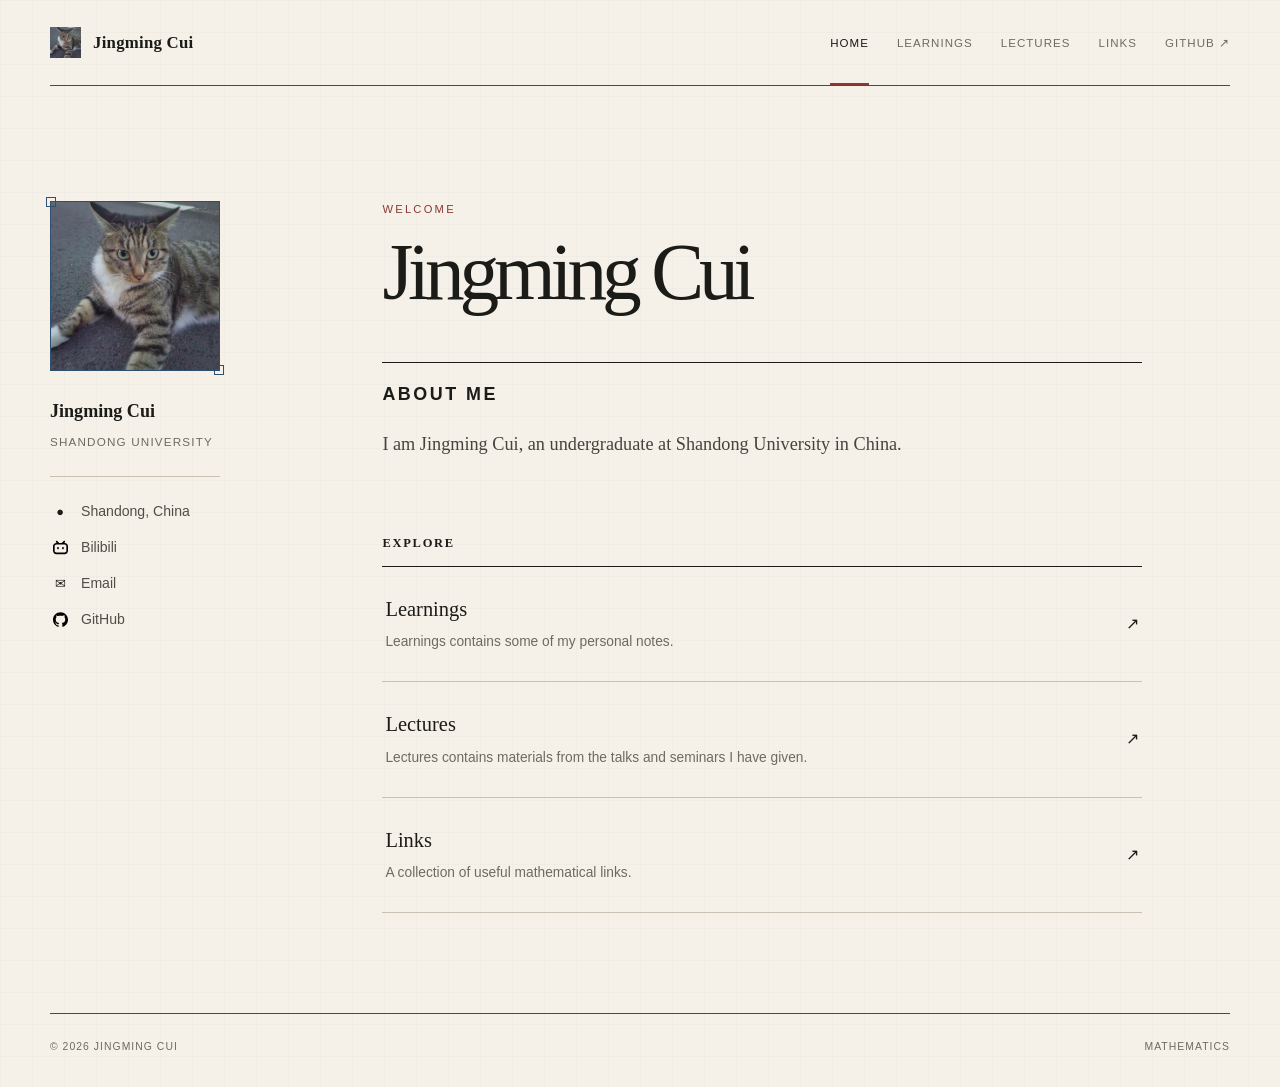
==== commit 1ffc0c2b: "Add files via upload" ====
--- a/index.html
+++ b/index.html
@@ -1,2 +1,2 @@
-<!DOCTYPE html><html lang="en"><head><meta charSet="utf-8"/><meta name="viewport" content="width=device-width, initial-scale=1"/><link rel="preload" href="/profile-cat.jpg" as="image"/><link rel="preload" href="/github.svg" as="image"/><link rel="preload" href="/bilibili.svg" as="image"/><link rel="stylesheet" href="/assets/site.css" data-rsc-css-href="/assets/site.css" data-precedence="vite-rsc/importer-resources"/><title>Jingming Cui</title><meta name="description" content="The personal mathematics homepage of Jingming Cui."/><meta property="og:title" content="Jingming Cui"/><meta property="og:description" content="Mathematics · Notes · Lectures"/><meta property="og:url" content="https://mercuria-06.github.io"/><meta property="og:site_name" content="Jingming Cui"/><meta property="og:type" content="website"/><meta property="og:image" content="https://mercuria-06.github.io/og.png"/><meta property="og:image:width" content="1792"/><meta property="og:image:height" content="936"/><meta property="og:image:alt" content="Jingming Cui — Mathematics"/><meta name="twitter:card" content="summary_large_image"/><meta name="twitter:title" content="Jingming Cui"/><meta name="twitter:description" content="Mathematics · Notes · Lectures"/><meta name="twitter:image" content="https://mercuria-06.github.io/og.png"/>
-<meta name="generator" content="Jingming Cui static site"></head><body><div class="site-frame"><header class="topbar"><a class="wordmark" href="/" aria-label="Jingming Cui, home"><span class="wordmark-mark" aria-hidden="true"><img src="/profile-cat.jpg" alt=""/></span><span>Jingming Cui</span></a><nav aria-label="Primary navigation"><a href="/" aria-current="page">Home</a><a href="/learnings/">Learnings</a><a href="/lectures/">Lectures</a><a href="/links/">Links</a><a href="https://github.com/Mercuria-06" target="_blank" rel="noreferrer">GitHub <span aria-hidden="true">↗</span></a></nav></header><div class="page-grid"><aside class="profile-panel" aria-label="Profile summary"><div class="profile-photo"><img src="/profile-cat.jpg" alt="A tabby cat resting on a blanket"/></div><div class="profile-copy"><p class="profile-name">Jingming Cui</p><p class="profile-field">Shandong University</p></div><div class="profile-rule"></div><div class="profile-details"><p class="profile-detail"><span class="profile-icon" aria-hidden="true">●</span><span>Shandong, China</span></p><a class="profile-detail" href="mailto:jingmingcui@mail.sdu.edu.cn"><span class="profile-icon" aria-hidden="true">✉</span><span>Email</span></a><a class="profile-detail" href="https://github.com/Mercuria-06" target="_blank" rel="noreferrer"><span class="profile-icon" aria-hidden="true"><img class="profile-brand-icon" src="/github.svg" alt=""/></span><span>GitHub</span></a><a class="profile-detail" href="https://space.bilibili.com/3493278221601195?spm_id_from=333.1007.0.0" target="_blank" rel="noreferrer"><span class="profile-icon" aria-hidden="true"><img class="profile-brand-icon" src="/bilibili.svg" alt=""/></span><span>Bilibili</span></a></div></aside><main><div class="page-kicker">Welcome</div><h1>Jingming Cui</h1><section class="about-intro" aria-labelledby="about-me-heading"><h2 id="about-me-heading">About Me</h2><p>I am Jingming Cui, an undergraduate at Shandong University in China.</p></section><section class="section-block" aria-labelledby="explore-heading"><div class="section-heading-row"><h2 id="explore-heading">Explore</h2></div><div class="index-list"><a class="index-item" href="/learnings/"><div><h3>Learnings</h3><p>Learnings contains some of my personal notes.</p></div><span aria-hidden="true">↗</span></a><a class="index-item" href="/lectures/"><div><h3>Lectures</h3><p>Lectures contains materials from the talks and seminars I have given.</p></div><span aria-hidden="true">↗</span></a><a class="index-item" href="/links/"><div><h3>Links</h3><p>A collection of useful mathematical links.</p></div><span aria-hidden="true">↗</span></a></div></section></main></div><footer><span>© 2026 Jingming Cui</span><span>Mathematics</span></footer></div></body></html>+<!DOCTYPE html><html lang="en"><head><meta charSet="utf-8"/><meta name="viewport" content="width=device-width, initial-scale=1"/><link rel="preload" href="/profile-cat.jpg" as="image"/><link rel="preload" href="/bilibili.svg" as="image"/><link rel="preload" href="/github.svg" as="image"/><link rel="stylesheet" href="/assets/site.css" data-rsc-css-href="/assets/site.css" data-precedence="vite-rsc/importer-resources"/><title>Jingming Cui</title><meta name="description" content="The personal mathematics homepage of Jingming Cui."/><meta property="og:title" content="Jingming Cui"/><meta property="og:description" content="Mathematics · Notes · Lectures"/><meta property="og:url" content="https://mercuria-06.github.io"/><meta property="og:site_name" content="Jingming Cui"/><meta property="og:type" content="website"/><meta property="og:image" content="https://mercuria-06.github.io/og.png"/><meta property="og:image:width" content="1792"/><meta property="og:image:height" content="936"/><meta property="og:image:alt" content="Jingming Cui — Mathematics"/><meta name="twitter:card" content="summary_large_image"/><meta name="twitter:title" content="Jingming Cui"/><meta name="twitter:description" content="Mathematics · Notes · Lectures"/><meta name="twitter:image" content="https://mercuria-06.github.io/og.png"/>
+<meta name="generator" content="Jingming Cui static site"></head><body><div class="site-frame"><header class="topbar"><a class="wordmark" href="/" aria-label="Jingming Cui, home"><span class="wordmark-mark" aria-hidden="true"><img src="/profile-cat.jpg" alt=""/></span><span>Jingming Cui</span></a><nav aria-label="Primary navigation"><a href="/" aria-current="page">Home</a><a href="/learnings/">Learnings</a><a href="/lectures/">Lectures</a><a href="/links/">Links</a><a href="https://github.com/Mercuria-06" target="_blank" rel="noreferrer">GitHub <span aria-hidden="true">↗</span></a></nav></header><div class="page-grid"><aside class="profile-panel" aria-label="Profile summary"><div class="profile-photo"><img src="/profile-cat.jpg" alt="A tabby cat resting on a blanket"/></div><div class="profile-copy"><p class="profile-name">Jingming Cui</p><p class="profile-field">Shandong University</p></div><div class="profile-rule"></div><div class="profile-details"><p class="profile-detail"><span class="profile-icon" aria-hidden="true">●</span><span>Shandong, China</span></p><a class="profile-detail" href="https://space.bilibili.com/3493278221601195?spm_id_from=333.1007.0.0" target="_blank" rel="noreferrer"><span class="profile-icon" aria-hidden="true"><img class="profile-brand-icon" src="/bilibili.svg" alt=""/></span><span>Bilibili</span></a><a class="profile-detail" href="mailto:jingmingcui@mail.sdu.edu.cn"><span class="profile-icon" aria-hidden="true">✉</span><span>Email</span></a><a class="profile-detail" href="https://github.com/Mercuria-06" target="_blank" rel="noreferrer"><span class="profile-icon" aria-hidden="true"><img class="profile-brand-icon" src="/github.svg" alt=""/></span><span>GitHub</span></a></div></aside><main><div class="page-kicker">Welcome</div><h1>Jingming Cui</h1><section class="about-intro" aria-labelledby="about-me-heading"><h2 id="about-me-heading">About Me</h2><p>I am Jingming Cui, an undergraduate at Shandong University in China.</p></section><section class="section-block" aria-labelledby="explore-heading"><div class="section-heading-row"><h2 id="explore-heading">Explore</h2></div><div class="index-list"><a class="index-item" href="/learnings/"><div><h3>Learnings</h3><p>Learnings contains some of my personal notes.</p></div><span aria-hidden="true">↗</span></a><a class="index-item" href="/lectures/"><div><h3>Lectures</h3><p>Lectures contains materials from the talks and seminars I have given.</p></div><span aria-hidden="true">↗</span></a><a class="index-item" href="/links/"><div><h3>Links</h3><p>A collection of useful mathematical links.</p></div><span aria-hidden="true">↗</span></a></div></section></main></div><footer><span>© 2026 Jingming Cui</span><span>Mathematics</span></footer></div></body></html>
--- a/assets/site.css
+++ b/assets/site.css
@@ -1,2 +1,2 @@
 /*! tailwindcss v4.2.1 | MIT License | https://tailwindcss.com */
-@layer theme{:root,:host{--font-sans:ui-sans-serif, system-ui, sans-serif, "Apple Color Emoji", "Segoe UI Emoji", "Segoe UI Symbol", "Noto Color Emoji";--font-mono:ui-monospace, SFMono-Regular, Menlo, Monaco, Consolas, "Liberation Mono", "Courier New", monospace;--spacing:.25rem;--default-font-family:var(--font-sans);--default-mono-font-family:var(--font-mono)}}@layer base{*,:after,:before{box-sizing:border-box;border:0 solid;margin:0;padding:0}::backdrop{box-sizing:border-box;border:0 solid;margin:0;padding:0}::file-selector-button{box-sizing:border-box;border:0 solid;margin:0;padding:0}html,:host{-webkit-text-size-adjust:100%;tab-size:4;line-height:1.5;font-family:var(--default-font-family,ui-sans-serif, system-ui, sans-serif, "Apple Color Emoji", "Segoe UI Emoji", "Segoe UI Symbol", "Noto Color Emoji");font-feature-settings:var(--default-font-feature-settings,normal);font-variation-settings:var(--default-font-variation-settings,normal);-webkit-tap-highlight-color:transparent}hr{height:0;color:inherit;border-top-width:1px}abbr:where([title]){-webkit-text-decoration:underline dotted;text-decoration:underline dotted}h1,h2,h3,h4,h5,h6{font-size:inherit;font-weight:inherit}a{color:inherit;-webkit-text-decoration:inherit;-webkit-text-decoration:inherit;-webkit-text-decoration:inherit;-webkit-text-decoration:inherit;text-decoration:inherit}b,strong{font-weight:bolder}code,kbd,samp,pre{font-family:var(--default-mono-font-family,ui-monospace, SFMono-Regular, Menlo, Monaco, Consolas, "Liberation Mono", "Courier New", monospace);font-feature-settings:var(--default-mono-font-feature-settings,normal);font-variation-settings:var(--default-mono-font-variation-settings,normal);font-size:1em}small{font-size:80%}sub,sup{vertical-align:baseline;font-size:75%;line-height:0;position:relative}sub{bottom:-.25em}sup{top:-.5em}table{text-indent:0;border-color:inherit;border-collapse:collapse}:-moz-focusring{outline:auto}progress{vertical-align:baseline}summary{display:list-item}ol,ul,menu{list-style:none}img,svg,video,canvas,audio,iframe,embed,object{vertical-align:middle;display:block}img,video{max-width:100%;height:auto}button,input,select,optgroup,textarea{font:inherit;font-feature-settings:inherit;font-variation-settings:inherit;letter-spacing:inherit;color:inherit;opacity:1;background-color:#0000;border-radius:0}::file-selector-button{font:inherit;font-feature-settings:inherit;font-variation-settings:inherit;letter-spacing:inherit;color:inherit;opacity:1;background-color:#0000;border-radius:0}:where(select:is([multiple],[size])) optgroup{font-weight:bolder}:where(select:is([multiple],[size])) optgroup option{padding-inline-start:20px}::file-selector-button{margin-inline-end:4px}::placeholder{opacity:1}@supports (not ((-webkit-appearance:-apple-pay-button))) or (contain-intrinsic-size:1px){::placeholder{color:currentColor}@supports (color:color-mix(in lab, red, red)){::placeholder{color:color-mix(in oklab, currentcolor 50%, transparent)}}}textarea{resize:vertical}::-webkit-search-decoration{-webkit-appearance:none}::-webkit-date-and-time-value{min-height:1lh;text-align:inherit}::-webkit-datetime-edit{display:inline-flex}::-webkit-datetime-edit-fields-wrapper{padding:0}::-webkit-datetime-edit{padding-block:0}::-webkit-datetime-edit-year-field{padding-block:0}::-webkit-datetime-edit-month-field{padding-block:0}::-webkit-datetime-edit-day-field{padding-block:0}::-webkit-datetime-edit-hour-field{padding-block:0}::-webkit-datetime-edit-minute-field{padding-block:0}::-webkit-datetime-edit-second-field{padding-block:0}::-webkit-datetime-edit-millisecond-field{padding-block:0}::-webkit-datetime-edit-meridiem-field{padding-block:0}::-webkit-calendar-picker-indicator{line-height:1}:-moz-ui-invalid{box-shadow:none}button,input:where([type=button],[type=reset],[type=submit]){-webkit-appearance:button;appearance:button}::file-selector-button{-webkit-appearance:button;appearance:button}::-webkit-inner-spin-button{height:auto}::-webkit-outer-spin-button{height:auto}[hidden]:where(:not([hidden=until-found])){display:none!important}}@layer components;@layer utilities{.relative{position:relative}.start{inset-inline-start:var(--spacing)}.table{display:table}}:root{--paper:#f5f1e8;--paper-deep:#ebe5d9;--ink:#1b1b18;--muted:#6e6a61;--rule:#c9c1b2;--blue:#2f4f6f;--blue-soft:#dce3e8;--red:#8a3a32}*{box-sizing:border-box}html{scroll-behavior:smooth;background:var(--paper)}body{background:linear-gradient(#2f4f6f06 1px, transparent 1px), linear-gradient(90deg, #2f4f6f06 1px, transparent 1px), var(--paper);color:var(--ink);background-size:32px 32px;min-height:100vh;margin:0;font-family:Georgia,Times New Roman,serif}a{color:inherit;text-decoration:none}::selection{background:var(--blue);color:var(--paper)}.site-frame{width:min(1180px,100% - 48px);margin:0 auto}.topbar{border-bottom:1px solid var(--blue);justify-content:space-between;align-items:center;min-height:86px;display:flex}.wordmark{letter-spacing:.015em;align-items:center;gap:12px;font-size:1.05rem;font-weight:600;display:inline-flex}.wordmark-mark{color:var(--blue);letter-spacing:.12em;border:0;justify-content:center;align-items:center;width:31px;height:31px;font-size:.68rem;line-height:0;display:inline-flex;overflow:hidden}.wordmark-mark img{object-fit:cover;object-position:50% 38%;width:100%;height:100%;display:block}nav{letter-spacing:.09em;text-transform:uppercase;align-items:center;gap:28px;font-family:Arial,Helvetica,sans-serif;font-size:.72rem;display:flex}nav a{color:var(--muted);padding:34px 0 31px;transition:color .18s;position:relative}nav a:after{background:var(--red);content:"";transform-origin:0;width:100%;height:2px;transition:transform .18s;position:absolute;bottom:-1px;left:0;transform:scaleX(0)}:is(nav a:hover,nav a:focus-visible,nav a[aria-current=page]){color:var(--ink)}nav a:hover:after,nav a[aria-current=page]:after{transform:scaleX(1)}nav a:focus-visible:after{transform:scaleX(1)}.page-grid{grid-template-columns:230px minmax(0,1fr);gap:clamp(52px,8vw,118px);min-height:calc(100vh - 170px);padding:clamp(68px,9vw,126px) 0 100px;display:grid}.profile-panel{align-self:start;position:sticky;top:48px}.monogram{aspect-ratio:1;border:1px solid var(--blue);color:var(--blue);letter-spacing:-.06em;grid-template-columns:1fr 1px 1fr;place-items:center;max-width:170px;padding:16px;font-size:clamp(2.4rem,5vw,4rem);display:grid;position:relative}.monogram:before,.monogram:after{border:1px solid var(--blue);content:"";width:10px;height:10px;position:absolute}.monogram:before{top:-5px;left:-5px}.monogram:after{bottom:-5px;right:-5px}.monogram i{background:var(--rule);height:65%}.profile-photo{aspect-ratio:1;border:1px solid var(--blue);max-width:170px;position:relative}.profile-photo:before,.profile-photo:after{border:1px solid var(--blue);content:"";z-index:1;width:10px;height:10px;position:absolute}.profile-photo:before{top:-5px;left:-5px}.profile-photo:after{bottom:-5px;right:-5px}.profile-photo img{object-fit:cover;object-position:50% 38%;width:100%;height:100%;display:block}.profile-copy{margin-top:27px}.profile-name{margin:0 0 8px;font-size:1.13rem;font-weight:600}.profile-field,.profile-link{color:var(--muted);letter-spacing:.1em;text-transform:uppercase;font-family:Arial,Helvetica,sans-serif;font-size:.73rem}.profile-field{margin:0}.profile-rule{background:var(--rule);max-width:170px;height:1px;margin:25px 0}.profile-link{transition:color .18s}:is(.profile-link:hover,.profile-link:focus-visible){color:var(--red)}.profile-details{gap:17px;display:grid}.profile-detail{color:#514e48;grid-template-columns:20px minmax(0,1fr);align-items:center;gap:11px;font-family:Arial,Helvetica,sans-serif;font-size:.88rem;line-height:1.35;display:grid}a.profile-detail{transition:color .18s}:is(a.profile-detail:hover,a.profile-detail:focus-visible){color:var(--red)}.profile-icon{color:var(--ink);text-align:center;place-items:center;font-size:.8rem;display:grid}.profile-brand-icon{width:15px;height:15px;display:block}main{max-width:760px}.page-kicker{color:var(--red);letter-spacing:.2em;text-transform:uppercase;margin-bottom:20px;font-family:Arial,Helvetica,sans-serif;font-size:.7rem}h1{letter-spacing:-.065em;margin:0;font-size:clamp(3.5rem,9vw,7.6rem);font-weight:400;line-height:.88}.lede{color:#46433d;max-width:660px;margin:36px 0 0;font-size:clamp(1.18rem,2.2vw,1.52rem);line-height:1.55}.about-intro{border-top:1px solid var(--ink);margin-top:54px;padding-top:18px}.about-intro h2{letter-spacing:.14em;text-transform:uppercase;margin:0 0 22px;font-family:Arial,Helvetica,sans-serif;font-size:clamp(1.05rem,2vw,1.3rem);font-weight:600}.about-intro p{color:#46433d;max-width:660px;margin:0;font-size:clamp(1rem,1.6vw,1.14rem);line-height:1.55}.chinese-book-title{font-family:KaiTi,STKaiti,楷体,serif;font-style:normal}.ornament{color:var(--blue);grid-template-columns:auto 1fr auto 1fr auto;align-items:center;margin:64px 0;font-size:.85rem;display:grid}.ornament:before,.ornament:after{background:var(--rule);content:"";height:1px;margin:0 15px}.section-block{margin-top:76px}.section-heading-row{border-bottom:1px solid var(--ink);justify-content:space-between;align-items:baseline;padding-bottom:13px;display:flex}.section-heading-row h2{letter-spacing:.14em;text-transform:uppercase;margin:0;font-size:.82rem;font-weight:600}.section-number{color:var(--muted);font-family:Arial,Helvetica,sans-serif;font-size:.68rem}.index-list{border-bottom:1px solid var(--rule)}.links-directory{border-top:1px solid var(--ink);margin-top:70px}.index-item{border-bottom:1px solid var(--rule);justify-content:space-between;align-items:center;gap:28px;padding:27px 3px;transition:color .18s,padding .18s;display:flex}.index-item:last-child{border-bottom:0}:is(.index-item:hover,.index-item:focus-visible){color:var(--red);padding-left:10px}.index-item h3{margin:0 0 7px;font-size:1.48rem;font-weight:400}.index-item p,.quiet-note p{color:var(--muted);margin:0;font-family:Arial,Helvetica,sans-serif;font-size:.86rem;line-height:1.65}.quiet-note p{max-width:620px;margin-top:24px}.notes-list{border-top:1px solid var(--ink);margin-top:70px}.note-entry{border-bottom:1px solid var(--rule);padding:38px 0 42px}.note-content h2{letter-spacing:-.03em;margin:0 0 16px;font-size:clamp(1.75rem,4vw,2.6rem);font-weight:400}.note-content>p,.empty-state p{color:#545049;max-width:650px;margin:0;font-family:Arial,Helvetica,sans-serif;font-size:.9rem;line-height:1.7}.note-content>p a{color:var(--blue);border-bottom:1px solid}:is(.note-content>p a:hover,.note-content>p a:focus-visible){color:var(--red)}.document-link{border-bottom:1px solid var(--red);color:var(--red);letter-spacing:.08em;text-transform:uppercase;margin-top:24px;padding-bottom:4px;font-family:Arial,Helvetica,sans-serif;font-size:.74rem;display:inline-block}.empty-state{border-bottom:1px solid var(--rule);border-top:1px solid var(--ink);grid-template-columns:70px minmax(0,1fr);gap:42px;margin-top:70px;padding:44px 0 52px;display:grid}.empty-number{color:var(--red);font-size:2rem}.empty-state h2{margin:-5px 0 16px;font-size:2.5rem;font-weight:400}footer{border-top:1px solid var(--blue);color:var(--muted);letter-spacing:.1em;text-transform:uppercase;justify-content:space-between;padding:25px 0 32px;font-family:Arial,Helvetica,sans-serif;font-size:.65rem;display:flex}@media (max-width:760px){.site-frame{width:min(100% - 30px,620px)}.topbar{flex-direction:column;align-items:flex-start;gap:20px;padding:22px 0 0}nav{gap:17px;width:100%;overflow-x:auto}nav a{flex:none;padding:9px 0 17px}.page-grid{padding:52px 0 72px;display:block}.profile-panel{grid-template-columns:78px 1fr;align-items:center;gap:0 20px;margin-bottom:68px;display:grid;position:static}.monogram,.profile-photo{grid-row:1/3;max-width:78px;padding:9px;font-size:1.65rem}.profile-photo{padding:0}.profile-copy{margin:0}.profile-rule{display:none}.profile-link{align-self:end;margin-top:10px}.profile-details{grid-column:1/-1;grid-template-columns:repeat(3,minmax(0,auto));margin-top:24px}h1{font-size:clamp(3.3rem,19vw,5.6rem)}.lede{margin-top:28px}.about-intro{margin-top:42px}.ornament{margin:48px 0}.section-block{margin-top:60px}.notes-list,.empty-state,.links-directory{margin-top:52px}.note-entry{padding:30px 0 35px}.empty-state{grid-template-columns:1fr;gap:14px}footer{flex-direction:column;align-items:flex-start;gap:9px}}@media (max-width:520px){.profile-details{grid-template-columns:1fr;gap:13px}}@media (prefers-reduced-motion:reduce){*{scroll-behavior:auto!important;transition-duration:.01ms!important}}
+@layer theme{:root,:host{--font-sans:ui-sans-serif, system-ui, sans-serif, "Apple Color Emoji", "Segoe UI Emoji", "Segoe UI Symbol", "Noto Color Emoji";--font-mono:ui-monospace, SFMono-Regular, Menlo, Monaco, Consolas, "Liberation Mono", "Courier New", monospace;--spacing:.25rem;--default-font-family:var(--font-sans);--default-mono-font-family:var(--font-mono)}}@layer base{*,:after,:before{box-sizing:border-box;border:0 solid;margin:0;padding:0}::backdrop{box-sizing:border-box;border:0 solid;margin:0;padding:0}::file-selector-button{box-sizing:border-box;border:0 solid;margin:0;padding:0}html,:host{-webkit-text-size-adjust:100%;tab-size:4;line-height:1.5;font-family:var(--default-font-family,ui-sans-serif, system-ui, sans-serif, "Apple Color Emoji", "Segoe UI Emoji", "Segoe UI Symbol", "Noto Color Emoji");font-feature-settings:var(--default-font-feature-settings,normal);font-variation-settings:var(--default-font-variation-settings,normal);-webkit-tap-highlight-color:transparent}hr{height:0;color:inherit;border-top-width:1px}abbr:where([title]){-webkit-text-decoration:underline dotted;text-decoration:underline dotted}h1,h2,h3,h4,h5,h6{font-size:inherit;font-weight:inherit}a{color:inherit;-webkit-text-decoration:inherit;-webkit-text-decoration:inherit;-webkit-text-decoration:inherit;-webkit-text-decoration:inherit;text-decoration:inherit}b,strong{font-weight:bolder}code,kbd,samp,pre{font-family:var(--default-mono-font-family,ui-monospace, SFMono-Regular, Menlo, Monaco, Consolas, "Liberation Mono", "Courier New", monospace);font-feature-settings:var(--default-mono-font-feature-settings,normal);font-variation-settings:var(--default-mono-font-variation-settings,normal);font-size:1em}small{font-size:80%}sub,sup{vertical-align:baseline;font-size:75%;line-height:0;position:relative}sub{bottom:-.25em}sup{top:-.5em}table{text-indent:0;border-color:inherit;border-collapse:collapse}:-moz-focusring{outline:auto}progress{vertical-align:baseline}summary{display:list-item}ol,ul,menu{list-style:none}img,svg,video,canvas,audio,iframe,embed,object{vertical-align:middle;display:block}img,video{max-width:100%;height:auto}button,input,select,optgroup,textarea{font:inherit;font-feature-settings:inherit;font-variation-settings:inherit;letter-spacing:inherit;color:inherit;opacity:1;background-color:#0000;border-radius:0}::file-selector-button{font:inherit;font-feature-settings:inherit;font-variation-settings:inherit;letter-spacing:inherit;color:inherit;opacity:1;background-color:#0000;border-radius:0}:where(select:is([multiple],[size])) optgroup{font-weight:bolder}:where(select:is([multiple],[size])) optgroup option{padding-inline-start:20px}::file-selector-button{margin-inline-end:4px}::placeholder{opacity:1}@supports (not ((-webkit-appearance:-apple-pay-button))) or (contain-intrinsic-size:1px){::placeholder{color:currentColor}@supports (color:color-mix(in lab, red, red)){::placeholder{color:color-mix(in oklab, currentcolor 50%, transparent)}}}textarea{resize:vertical}::-webkit-search-decoration{-webkit-appearance:none}::-webkit-date-and-time-value{min-height:1lh;text-align:inherit}::-webkit-datetime-edit{display:inline-flex}::-webkit-datetime-edit-fields-wrapper{padding:0}::-webkit-datetime-edit{padding-block:0}::-webkit-datetime-edit-year-field{padding-block:0}::-webkit-datetime-edit-month-field{padding-block:0}::-webkit-datetime-edit-day-field{padding-block:0}::-webkit-datetime-edit-hour-field{padding-block:0}::-webkit-datetime-edit-minute-field{padding-block:0}::-webkit-datetime-edit-second-field{padding-block:0}::-webkit-datetime-edit-millisecond-field{padding-block:0}::-webkit-datetime-edit-meridiem-field{padding-block:0}::-webkit-calendar-picker-indicator{line-height:1}:-moz-ui-invalid{box-shadow:none}button,input:where([type=button],[type=reset],[type=submit]){-webkit-appearance:button;appearance:button}::file-selector-button{-webkit-appearance:button;appearance:button}::-webkit-inner-spin-button{height:auto}::-webkit-outer-spin-button{height:auto}[hidden]:where(:not([hidden=until-found])){display:none!important}}@layer components;@layer utilities{.relative{position:relative}.start{inset-inline-start:var(--spacing)}.table{display:table}}:root{--paper:#f5f1e8;--paper-deep:#ebe5d9;--ink:#1b1b18;--muted:#6e6a61;--rule:#c9c1b2;--blue:#2f4f6f;--blue-soft:#dce3e8;--red:#8a3a32}*{box-sizing:border-box}html{scroll-behavior:smooth;background:var(--paper)}body{background:linear-gradient(#2f4f6f06 1px, transparent 1px), linear-gradient(90deg, #2f4f6f06 1px, transparent 1px), var(--paper);color:var(--ink);background-size:32px 32px;min-height:100vh;margin:0;font-family:Georgia,Times New Roman,serif}a{color:inherit;text-decoration:none}::selection{background:var(--blue);color:var(--paper)}.site-frame{width:min(1180px,100% - 48px);margin:0 auto}.topbar{border-bottom:1px solid var(--blue);justify-content:space-between;align-items:center;min-height:86px;display:flex}.wordmark{letter-spacing:.015em;align-items:center;gap:12px;font-size:1.05rem;font-weight:600;display:inline-flex}.wordmark-mark{color:var(--blue);letter-spacing:.12em;border:0;justify-content:center;align-items:center;width:31px;height:31px;font-size:.68rem;line-height:0;display:inline-flex;overflow:hidden}.wordmark-mark img{object-fit:cover;object-position:50% 38%;width:100%;height:100%;display:block}nav{letter-spacing:.09em;text-transform:uppercase;align-items:center;gap:28px;font-family:Arial,Helvetica,sans-serif;font-size:.72rem;display:flex}nav a{color:var(--muted);padding:34px 0 31px;transition:color .18s;position:relative}nav a:after{background:var(--red);content:"";transform-origin:0;width:100%;height:2px;transition:transform .18s;position:absolute;bottom:-1px;left:0;transform:scaleX(0)}:is(nav a:hover,nav a:focus-visible,nav a[aria-current=page]){color:var(--ink)}nav a:hover:after,nav a[aria-current=page]:after{transform:scaleX(1)}nav a:focus-visible:after{transform:scaleX(1)}.page-grid{grid-template-columns:230px minmax(0,1fr);gap:clamp(52px,8vw,118px);min-height:calc(100vh - 170px);padding:clamp(68px,9vw,126px) 0 100px;display:grid}.profile-panel{align-self:start;position:sticky;top:48px}.monogram{aspect-ratio:1;border:1px solid var(--blue);color:var(--blue);letter-spacing:-.06em;grid-template-columns:1fr 1px 1fr;place-items:center;max-width:170px;padding:16px;font-size:clamp(2.4rem,5vw,4rem);display:grid;position:relative}.monogram:before,.monogram:after{border:1px solid var(--blue);content:"";width:10px;height:10px;position:absolute}.monogram:before{top:-5px;left:-5px}.monogram:after{bottom:-5px;right:-5px}.monogram i{background:var(--rule);height:65%}.profile-photo{aspect-ratio:1;border:1px solid var(--blue);max-width:170px;position:relative}.profile-photo:before,.profile-photo:after{border:1px solid var(--blue);content:"";z-index:1;width:10px;height:10px;position:absolute}.profile-photo:before{top:-5px;left:-5px}.profile-photo:after{bottom:-5px;right:-5px}.profile-photo img{object-fit:cover;object-position:50% 38%;width:100%;height:100%;display:block}.profile-copy{margin-top:27px}.profile-name{margin:0 0 8px;font-size:1.13rem;font-weight:600}.profile-field,.profile-link{color:var(--muted);letter-spacing:.1em;text-transform:uppercase;font-family:Arial,Helvetica,sans-serif;font-size:.73rem}.profile-field{margin:0}.profile-rule{background:var(--rule);max-width:170px;height:1px;margin:25px 0}.profile-link{transition:color .18s}:is(.profile-link:hover,.profile-link:focus-visible){color:var(--red)}.profile-details{gap:17px;display:grid}.profile-detail{color:#514e48;grid-template-columns:20px minmax(0,1fr);align-items:center;gap:11px;font-family:Arial,Helvetica,sans-serif;font-size:.88rem;line-height:1.35;display:grid}a.profile-detail{transition:color .18s}:is(a.profile-detail:hover,a.profile-detail:focus-visible){color:var(--red)}.profile-icon{color:var(--ink);text-align:center;place-items:center;font-size:.8rem;display:grid}.profile-brand-icon{width:15px;height:15px;display:block}main{max-width:760px}.page-kicker{color:var(--red);letter-spacing:.2em;text-transform:uppercase;margin-bottom:20px;font-family:Arial,Helvetica,sans-serif;font-size:.7rem}h1{letter-spacing:-.065em;margin:0;font-size:clamp(2.8rem,6.2vw,5.2rem);font-weight:400;line-height:.88}.lede{color:#46433d;max-width:660px;margin:36px 0 0;font-size:clamp(1.18rem,2.2vw,1.52rem);line-height:1.55}.about-intro{border-top:1px solid var(--ink);margin-top:54px;padding-top:18px}.about-intro h2{letter-spacing:.14em;text-transform:uppercase;margin:0 0 22px;font-family:Arial,Helvetica,sans-serif;font-size:clamp(.95rem,1.6vw,1.12rem);font-weight:600}.about-intro p{color:#46433d;max-width:660px;margin:0;font-size:clamp(1rem,1.6vw,1.14rem);line-height:1.55}.chinese-book-title{font-family:KaiTi,STKaiti,楷体,serif;font-style:normal}.ornament{color:var(--blue);grid-template-columns:auto 1fr auto 1fr auto;align-items:center;margin:64px 0;font-size:.85rem;display:grid}.ornament:before,.ornament:after{background:var(--rule);content:"";height:1px;margin:0 15px}.section-block{margin-top:76px}.section-heading-row{border-bottom:1px solid var(--ink);justify-content:space-between;align-items:baseline;padding-bottom:13px;display:flex}.section-heading-row h2{letter-spacing:.14em;text-transform:uppercase;margin:0;font-size:.78rem;font-weight:600}.section-number{color:var(--muted);font-family:Arial,Helvetica,sans-serif;font-size:.68rem}.index-list{border-bottom:1px solid var(--rule)}.links-directory{border-top:1px solid var(--ink);margin-top:70px}.index-item{border-bottom:1px solid var(--rule);justify-content:space-between;align-items:center;gap:28px;padding:27px 3px;transition:color .18s,padding .18s;display:flex}.index-item:last-child{border-bottom:0}:is(.index-item:hover,.index-item:focus-visible){color:var(--red);padding-left:10px}.index-item h3{margin:0 0 7px;font-size:1.28rem;font-weight:400}.index-item p,.quiet-note p{color:var(--muted);margin:0;font-family:Arial,Helvetica,sans-serif;font-size:.86rem;line-height:1.65}.quiet-note p{max-width:620px;margin-top:24px}.notes-list{border-top:1px solid var(--ink);margin-top:70px}.note-entry{border-bottom:1px solid var(--rule);padding:38px 0 42px}.note-content h2{letter-spacing:-.03em;margin:0 0 16px;font-size:clamp(1.45rem,3vw,2.05rem);font-weight:400}.note-content>p,.empty-state p{color:#545049;max-width:650px;margin:0;font-family:Arial,Helvetica,sans-serif;font-size:.9rem;line-height:1.7}.note-content>p a{color:var(--blue);border-bottom:1px solid}:is(.note-content>p a:hover,.note-content>p a:focus-visible){color:var(--red)}.document-links{flex-wrap:wrap;column-gap:1.5rem;display:flex}.document-link{border-bottom:1px solid var(--red);color:var(--red);letter-spacing:.08em;text-transform:uppercase;margin-top:24px;padding-bottom:4px;font-family:Arial,Helvetica,sans-serif;font-size:.74rem;display:inline-block}.empty-state{border-bottom:1px solid var(--rule);border-top:1px solid var(--ink);grid-template-columns:70px minmax(0,1fr);gap:42px;margin-top:70px;padding:44px 0 52px;display:grid}.empty-number{color:var(--red);font-size:2rem}.empty-state h2{margin:-5px 0 16px;font-size:2.05rem;font-weight:400}footer{border-top:1px solid var(--blue);color:var(--muted);letter-spacing:.1em;text-transform:uppercase;justify-content:space-between;padding:25px 0 32px;font-family:Arial,Helvetica,sans-serif;font-size:.65rem;display:flex}@media (max-width:760px){.site-frame{width:min(100% - 30px,620px)}.topbar{flex-direction:column;align-items:flex-start;gap:20px;padding:22px 0 0}nav{gap:17px;width:100%;overflow-x:auto}nav a{flex:none;padding:9px 0 17px}.page-grid{padding:52px 0 72px;display:block}.profile-panel{grid-template-columns:78px 1fr;align-items:center;gap:0 20px;margin-bottom:68px;display:grid;position:static}.monogram,.profile-photo{grid-row:1/3;max-width:78px;padding:9px;font-size:1.65rem}.profile-photo{padding:0}.profile-copy{margin:0}.profile-rule{display:none}.profile-link{align-self:end;margin-top:10px}.profile-details{grid-column:1/-1;grid-template-columns:repeat(3,minmax(0,auto));margin-top:24px}h1{font-size:clamp(2.65rem,14vw,4.1rem)}.lede{margin-top:28px}.about-intro{margin-top:42px}.ornament{margin:48px 0}.section-block{margin-top:60px}.notes-list,.empty-state,.links-directory{margin-top:52px}.note-entry{padding:30px 0 35px}.empty-state{grid-template-columns:1fr;gap:14px}footer{flex-direction:column;align-items:flex-start;gap:9px}}@media (max-width:520px){.profile-details{grid-template-columns:1fr;gap:13px}}@media (prefers-reduced-motion:reduce){*{scroll-behavior:auto!important;transition-duration:.01ms!important}}
